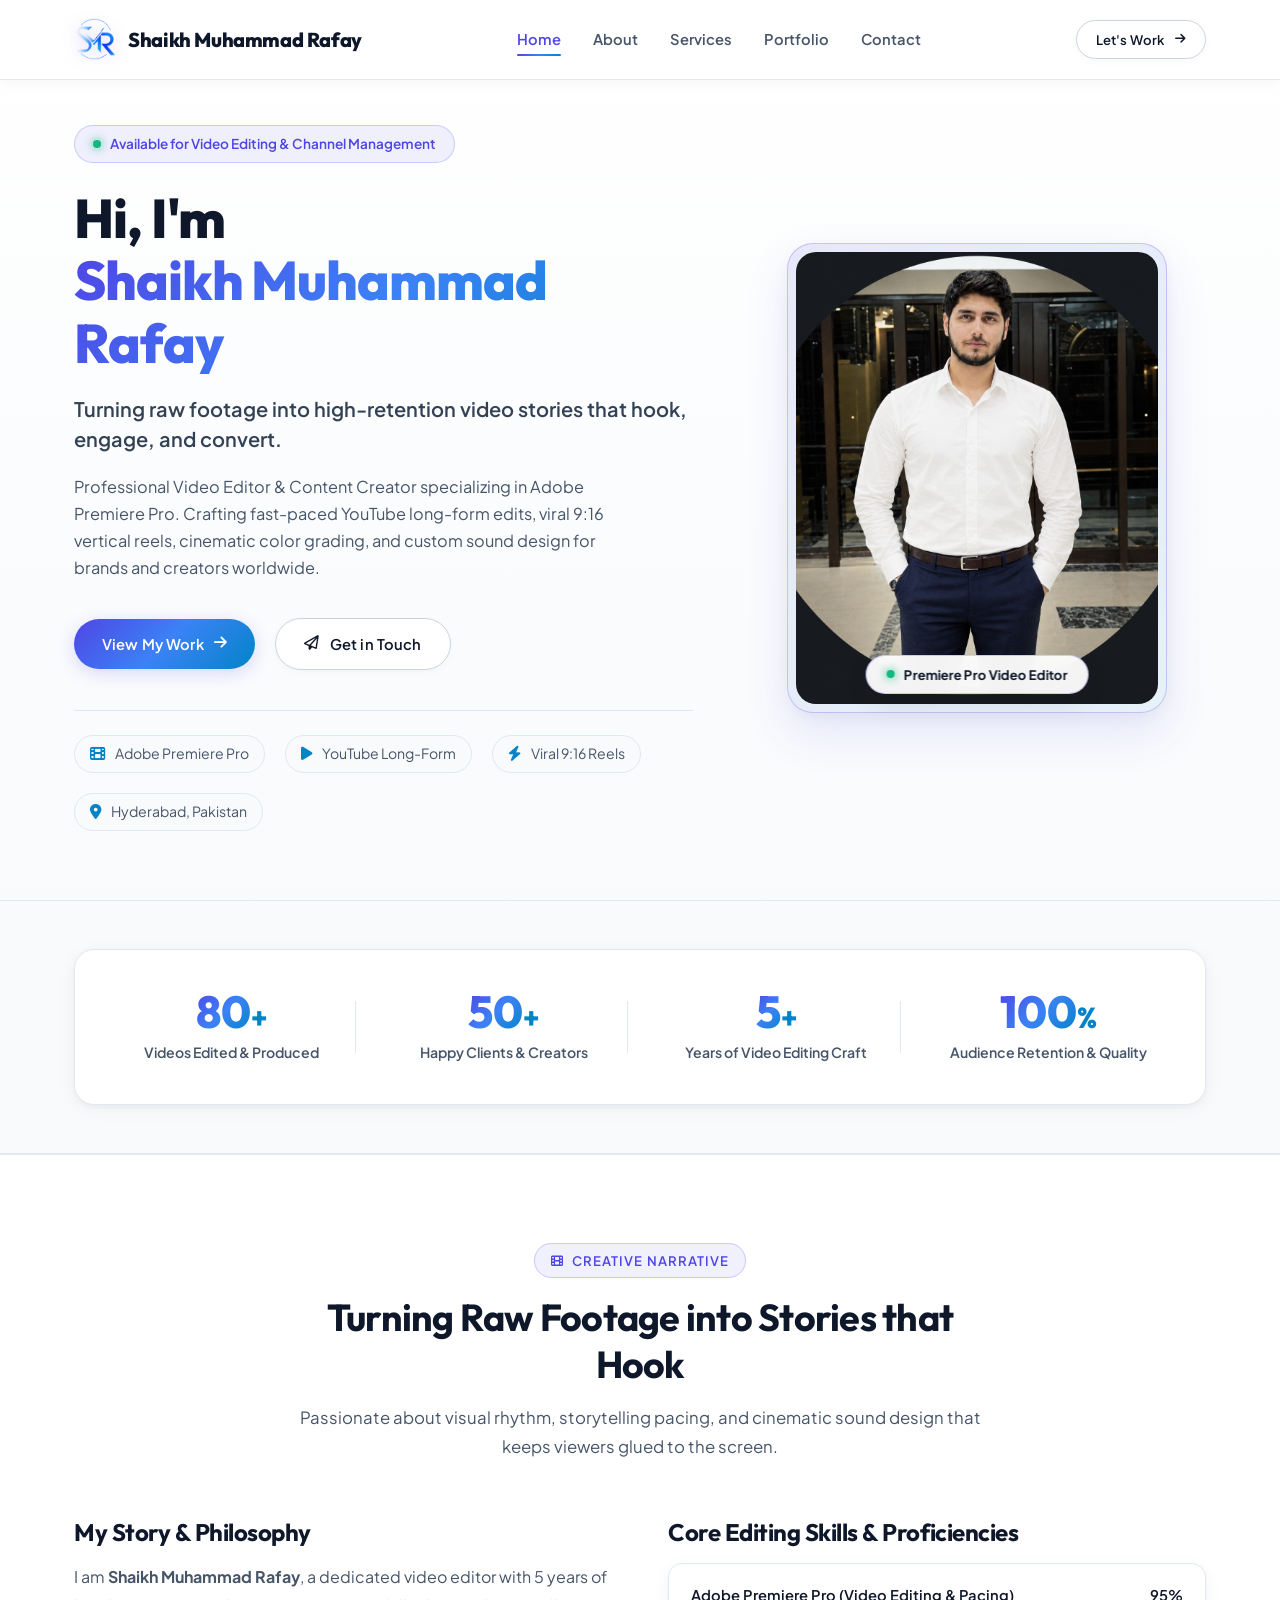
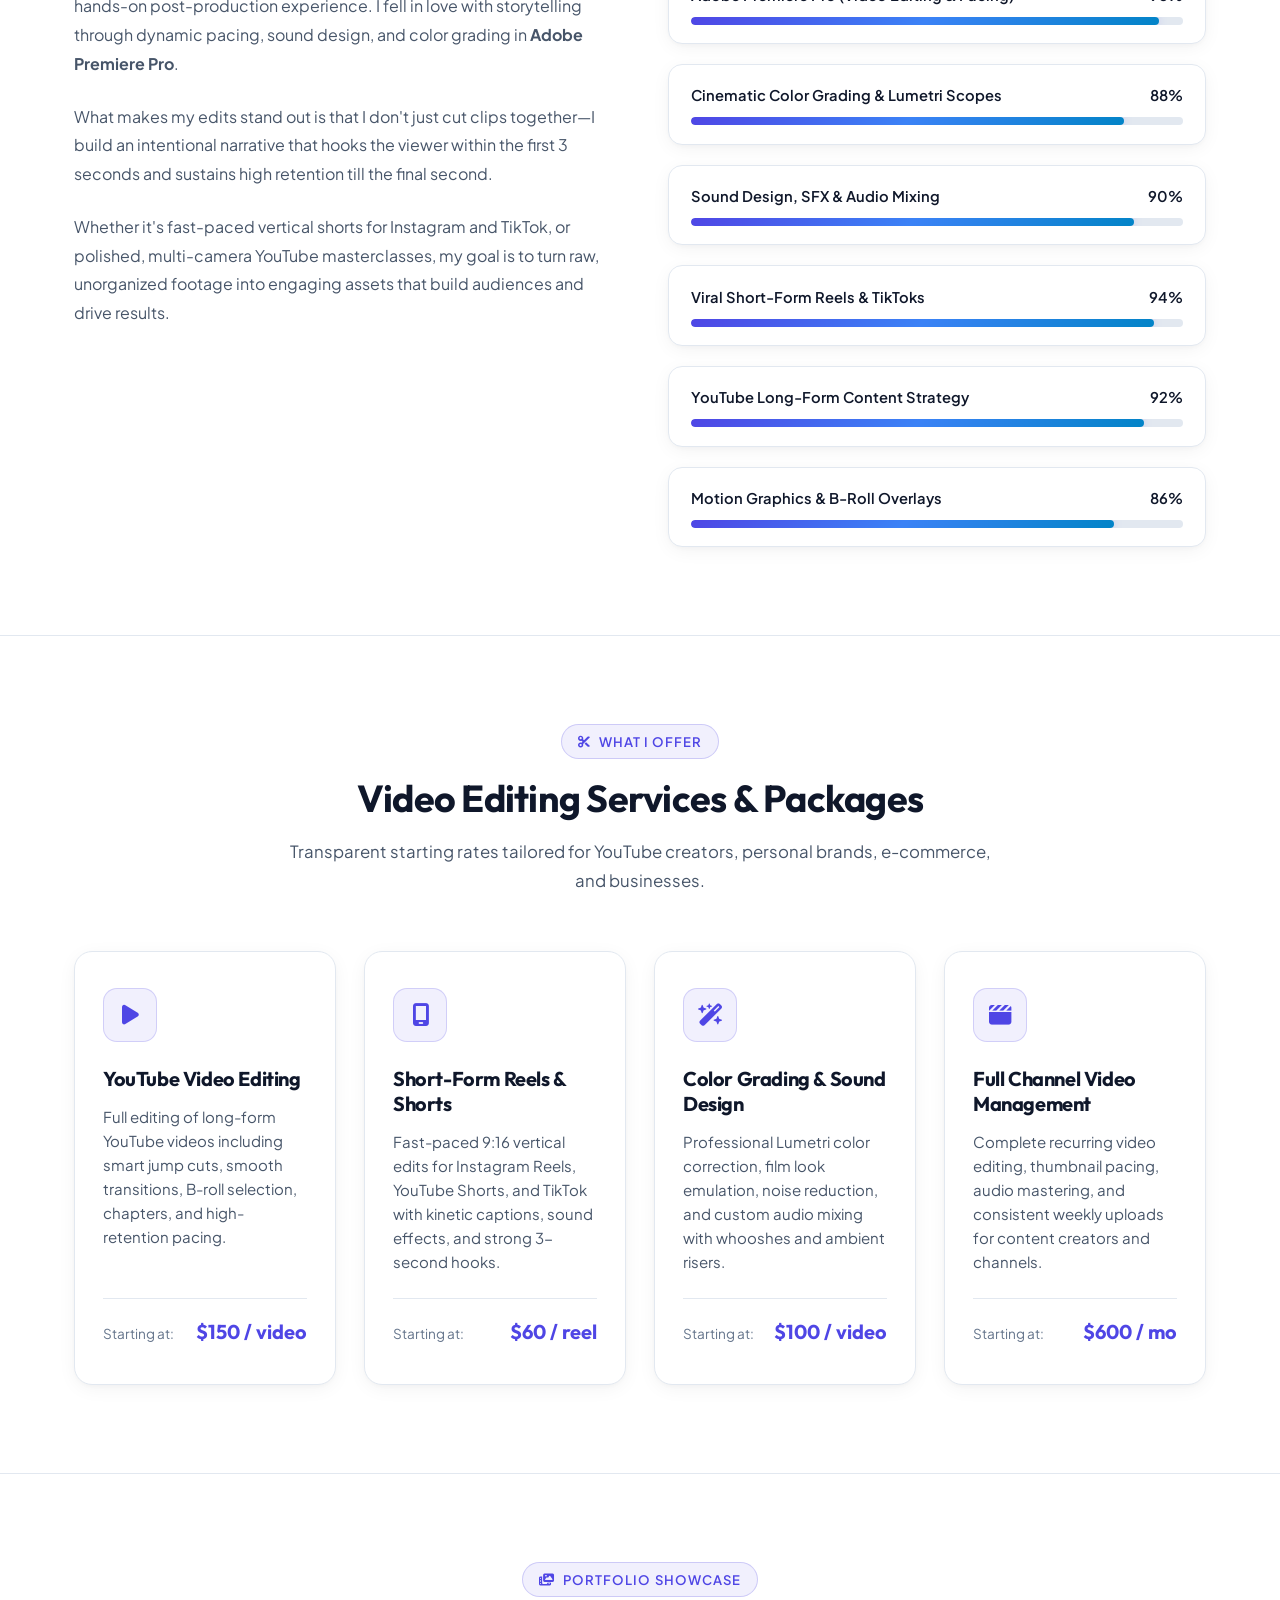
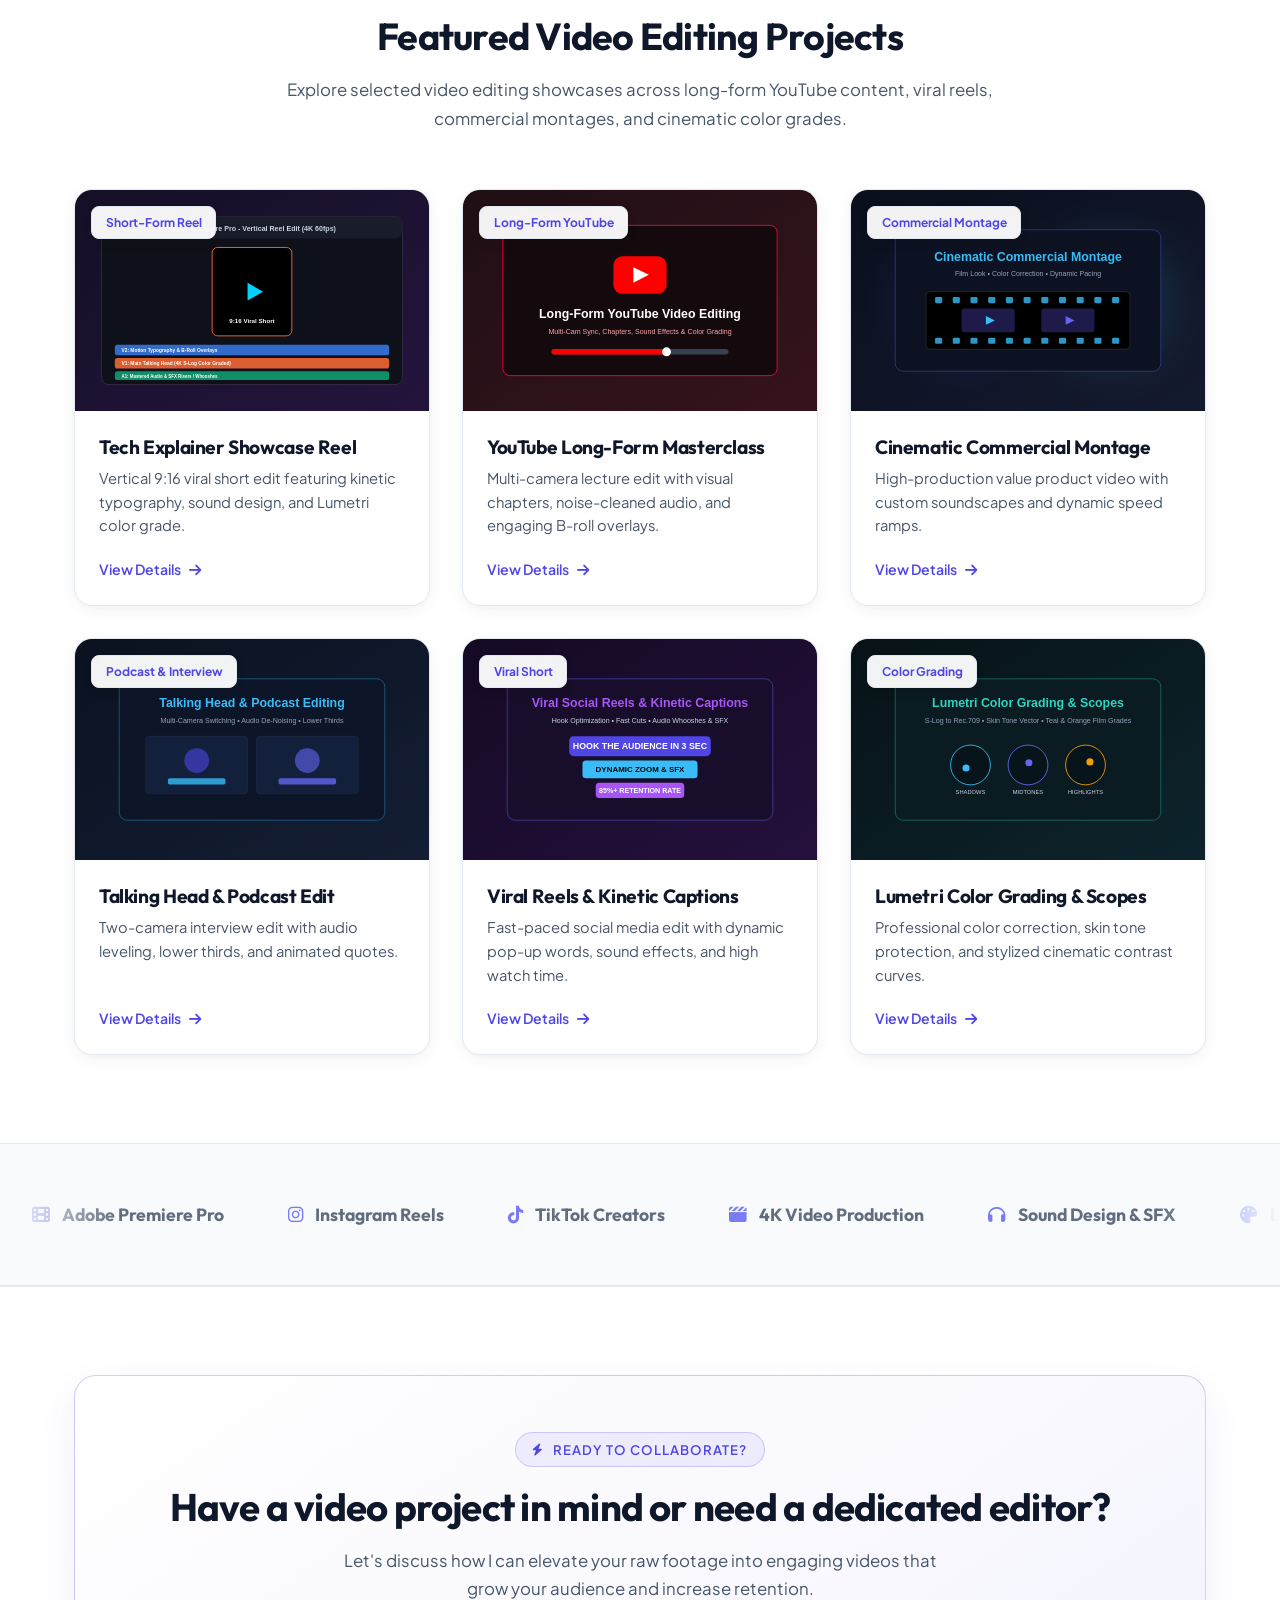
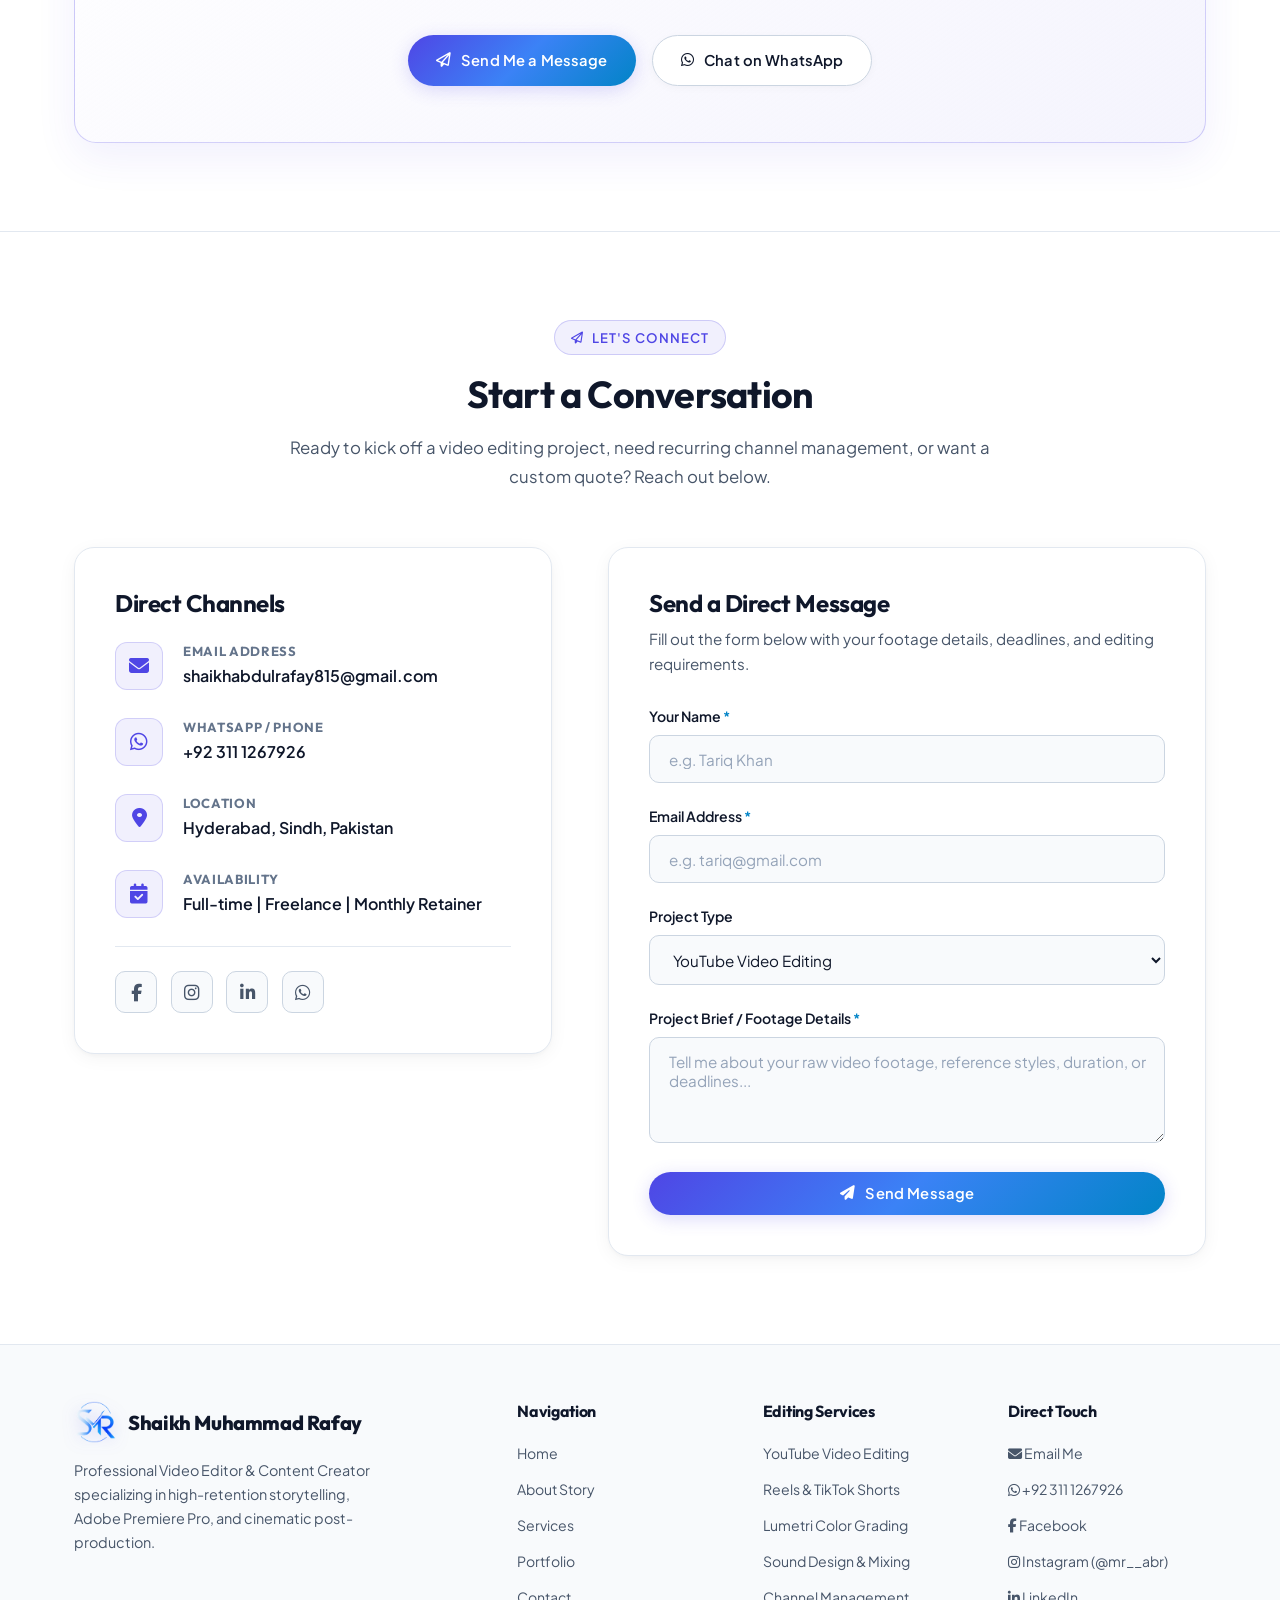
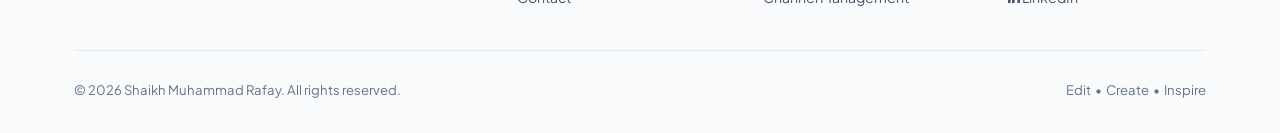
==== index.html @ abaedf4e "feat: switch to white theme, update name to Shaikh Muhammad Rafay, fix mobile contact layout, update" ====
<!DOCTYPE html>
<html lang="en">
<head>
  <meta charset="UTF-8">
  <meta name="viewport" content="width=device-width, initial-scale=1.0">
  <title>Shaikh Muhammad Rafay | Professional Video Editor &amp; Content Creator</title>
  <meta name="description" content="Portfolio of Shaikh Muhammad Rafay - Professional Video Editor, Adobe Premiere Pro specialist, YouTube Long-Form & Viral Reels Editor.">
  
  <!-- Favicon / Fonts / Icons -->
  <link rel="icon" type="image/png" href="assets/smr-logo.png">
  <link rel="stylesheet" href="https://cdnjs.cloudflare.com/ajax/libs/font-awesome/6.5.1/css/all.min.css">
  <link rel="stylesheet" href="css/style.css">
</head>
<body>

  <!-- Ambient Blurred Glowing Background Layers (Obsidian Navy, Royal Indigo & Electric Blue) -->
  <div class="ambient-glow-layer">
    <div class="glow-orb glow-orb-1"></div>
    <div class="glow-orb glow-orb-2"></div>
    <div class="glow-orb glow-orb-3"></div>
  </div>

  <!-- Header / Navigation Bar -->
  <header class="navbar">
    <div class="container nav-container">
      <a href="#home" class="brand-logo">
        <img src="assets/smr-logo.png" alt="SMR - Shaikh Muhammad Rafay Logo" class="brand-logo-img">
        <span>Shaikh Muhammad Rafay</span>
      </a>

      <nav>
        <ul class="nav-links">
          <li><a href="#home" class="nav-link active">Home</a></li>
          <li><a href="#about" class="nav-link">About</a></li>
          <li><a href="#services" class="nav-link">Services</a></li>
          <li><a href="#portfolio" class="nav-link">Portfolio</a></li>
          <li><a href="#contact" class="nav-link">Contact</a></li>
        </ul>
      </nav>

      <div style="display: flex; align-items: center; gap: 1rem;">
        <a href="#contact" class="btn btn-outline btn-sm nav-cta-btn">
          <span>Let's Work</span>
          <i class="fa-solid fa-arrow-right" style="font-size: 0.75rem;"></i>
        </a>
        <button class="mobile-toggle" aria-label="Toggle Navigation">
          <i class="fa-solid fa-bars"></i>
        </button>
      </div>
    </div>
  </header>

  <!-- Hero Section (#home) -->
  <section class="hero" id="home">
    <div class="container">
      <div class="hero-grid">
        
        <!-- Text & Intro Column -->
        <div class="hero-content">
          <div class="hero-greeting">
            <span class="status-dot"></span>
            <span>Available for Video Editing &amp; Channel Management</span>
          </div>

          <h1 class="hero-title">
            Hi, I'm <span class="gradient-text">Shaikh Muhammad Rafay</span>
          </h1>

          <div class="hero-tagline">
            Turning raw footage into high-retention video stories that hook, engage, and convert.
          </div>

          <p class="hero-bio">
            Professional Video Editor &amp; Content Creator specializing in Adobe Premiere Pro. Crafting fast-paced YouTube long-form edits, viral 9:16 vertical reels, cinematic color grading, and custom sound design for brands and creators worldwide.
          </p>

          <div class="hero-cta-group">
            <a href="#portfolio" class="btn btn-primary">
              <span>View My Work</span>
              <i class="fa-solid fa-arrow-right"></i>
            </a>
            <a href="#contact" class="btn btn-secondary">
              <i class="fa-regular fa-paper-plane"></i>
              <span>Get in Touch</span>
            </a>
          </div>

          <div class="hero-badges-strip">
            <div class="badge-item">
              <i class="fa-solid fa-film"></i>
              <span>Adobe Premiere Pro</span>
            </div>
            <div class="badge-item">
              <i class="fa-solid fa-play"></i>
              <span>YouTube Long-Form</span>
            </div>
            <div class="badge-item">
              <i class="fa-solid fa-bolt"></i>
              <span>Viral 9:16 Reels</span>
            </div>
            <div class="badge-item">
              <i class="fa-solid fa-location-dot"></i>
              <span>Hyderabad, Pakistan</span>
            </div>
          </div>
        </div>

        <!-- Visual Profile Frame with User's Photo -->
        <div class="hero-visual">
          <div class="profile-card-wrapper">
            <div class="profile-image-container">
              <img src="assets/rafay-portrait.png" alt="Shaikh Muhammad Rafay - Professional Video Editor">
            </div>
            <div class="hero-photo-tag">
              <span class="status-indicator-dot"></span>
              <span>Premiere Pro Video Editor</span>
            </div>
          </div>
        </div>

      </div>
    </div>
  </section>

  <!-- Key Stats Section (Animated Counters) -->
  <section class="stats-section">
    <div class="container">
      <div class="stats-card-grid">
        
        <div class="stat-item">
          <div class="stat-number-wrap">
            <span class="stat-number" data-target="80">0</span>
            <span class="stat-suffix">+</span>
          </div>
          <div class="stat-label">Videos Edited &amp; Produced</div>
        </div>

        <div class="stat-item">
          <div class="stat-number-wrap">
            <span class="stat-number" data-target="50">0</span>
            <span class="stat-suffix">+</span>
          </div>
          <div class="stat-label">Happy Clients &amp; Creators</div>
        </div>

        <div class="stat-item">
          <div class="stat-number-wrap">
            <span class="stat-number" data-target="5">0</span>
            <span class="stat-suffix">+</span>
          </div>
          <div class="stat-label">Years of Video Editing Craft</div>
        </div>

        <div class="stat-item">
          <div class="stat-number-wrap">
            <span class="stat-number" data-target="100">0</span>
            <span class="stat-suffix">%</span>
          </div>
          <div class="stat-label">Audience Retention &amp; Quality</div>
        </div>

      </div>
    </div>
  </section>

  <!-- About Me & Skills Section (#about) -->
  <section class="section" id="about">
    <div class="container">
      <div class="section-title-wrap">
        <span class="section-badge"><i class="fa-solid fa-film"></i> Creative Narrative</span>
        <h2 class="section-title">Turning Raw Footage into Stories that Hook</h2>
        <p class="section-subtitle">
          Passionate about visual rhythm, storytelling pacing, and cinematic sound design that keeps viewers glued to the screen.
        </p>
      </div>

      <div class="about-grid-content">
        <!-- Story / Background -->
        <div class="about-bio-text">
          <h3 style="font-size: 1.5rem; margin-bottom: 1rem; color: var(--text-main);">My Story &amp; Philosophy</h3>
          <p>
            I am <strong>Shaikh Muhammad Rafay</strong>, a dedicated video editor with 5 years of hands-on post-production experience. I fell in love with storytelling through dynamic pacing, sound design, and color grading in <strong>Adobe Premiere Pro</strong>.
          </p>
          <p>
            What makes my edits stand out is that I don't just cut clips together—I build an intentional narrative that hooks the viewer within the first 3 seconds and sustains high retention till the final second.
          </p>
          <p>
            Whether it's fast-paced vertical shorts for Instagram and TikTok, or polished, multi-camera YouTube masterclasses, my goal is to turn raw, unorganized footage into engaging assets that build audiences and drive results.
          </p>
        </div>

        <!-- Animated Progress Bars / Video Editing Skills -->
        <div>
          <h3 style="font-size: 1.5rem; margin-bottom: 1rem; color: var(--text-main);">Core Editing Skills &amp; Proficiencies</h3>
          <div class="skills-progress-list">
            
            <div class="skill-bar-card">
              <div class="skill-info">
                <span>Adobe Premiere Pro (Video Editing &amp; Pacing)</span>
                <span>95%</span>
              </div>
              <div class="skill-track">
                <div class="skill-fill" data-level="95"></div>
              </div>
            </div>

            <div class="skill-bar-card">
              <div class="skill-info">
                <span>Cinematic Color Grading &amp; Lumetri Scopes</span>
                <span>88%</span>
              </div>
              <div class="skill-track">
                <div class="skill-fill" data-level="88"></div>
              </div>
            </div>

            <div class="skill-bar-card">
              <div class="skill-info">
                <span>Sound Design, SFX &amp; Audio Mixing</span>
                <span>90%</span>
              </div>
              <div class="skill-track">
                <div class="skill-fill" data-level="90"></div>
              </div>
            </div>

            <div class="skill-bar-card">
              <div class="skill-info">
                <span>Viral Short-Form Reels &amp; TikToks</span>
                <span>94%</span>
              </div>
              <div class="skill-track">
                <div class="skill-fill" data-level="94"></div>
              </div>
            </div>

            <div class="skill-bar-card">
              <div class="skill-info">
                <span>YouTube Long-Form Content Strategy</span>
                <span>92%</span>
              </div>
              <div class="skill-track">
                <div class="skill-fill" data-level="92"></div>
              </div>
            </div>

            <div class="skill-bar-card">
              <div class="skill-info">
                <span>Motion Graphics &amp; B-Roll Overlays</span>
                <span>86%</span>
              </div>
              <div class="skill-track">
                <div class="skill-fill" data-level="86"></div>
              </div>
            </div>

          </div>
        </div>
      </div>
    </div>
  </section>

  <!-- Services Section (#services) -->
  <section class="section" id="services">
    <div class="container">
      <div class="section-title-wrap">
        <span class="section-badge"><i class="fa-solid fa-scissors"></i> What I Offer</span>
        <h2 class="section-title">Video Editing Services &amp; Packages</h2>
        <p class="section-subtitle">
          Transparent starting rates tailored for YouTube creators, personal brands, e-commerce, and businesses.
        </p>
      </div>

      <div class="services-grid">
        
        <div class="service-card">
          <div class="service-icon-box">
            <i class="fa-solid fa-play"></i>
          </div>
          <h3 class="service-title">YouTube Video Editing</h3>
          <p class="service-description">
            Full editing of long-form YouTube videos including smart jump cuts, smooth transitions, B-roll selection, chapters, and high-retention pacing.
          </p>
          <div class="service-pricing-badge">
            <span>Starting at:</span>
            <span class="service-price">$150 / video</span>
          </div>
        </div>

        <div class="service-card">
          <div class="service-icon-box">
            <i class="fa-solid fa-mobile-screen"></i>
          </div>
          <h3 class="service-title">Short-Form Reels &amp; Shorts</h3>
          <p class="service-description">
            Fast-paced 9:16 vertical edits for Instagram Reels, YouTube Shorts, and TikTok with kinetic captions, sound effects, and strong 3-second hooks.
          </p>
          <div class="service-pricing-badge">
            <span>Starting at:</span>
            <span class="service-price">$60 / reel</span>
          </div>
        </div>

        <div class="service-card">
          <div class="service-icon-box">
            <i class="fa-solid fa-wand-magic-sparkles"></i>
          </div>
          <h3 class="service-title">Color Grading &amp; Sound Design</h3>
          <p class="service-description">
            Professional Lumetri color correction, film look emulation, noise reduction, and custom audio mixing with whooshes and ambient risers.
          </p>
          <div class="service-pricing-badge">
            <span>Starting at:</span>
            <span class="service-price">$100 / video</span>
          </div>
        </div>

        <div class="service-card">
          <div class="service-icon-box">
            <i class="fa-solid fa-clapperboard"></i>
          </div>
          <h3 class="service-title">Full Channel Video Management</h3>
          <p class="service-description">
            Complete recurring video editing, thumbnail pacing, audio mastering, and consistent weekly uploads for content creators and channels.
          </p>
          <div class="service-pricing-badge">
            <span>Starting at:</span>
            <span class="service-price">$600 / mo</span>
          </div>
        </div>

      </div>
    </div>
  </section>

  <!-- Featured Work Showcase Section (#portfolio) -->
  <section class="section" id="portfolio">
    <div class="container">
      <div class="section-title-wrap">
        <span class="section-badge"><i class="fa-solid fa-photo-film"></i> Portfolio Showcase</span>
        <h2 class="section-title">Featured Video Editing Projects</h2>
        <p class="section-subtitle">
          Explore selected video editing showcases across long-form YouTube content, viral reels, commercial montages, and cinematic color grades.
        </p>
      </div>

      <div class="portfolio-grid">
        
        <div class="project-card" data-title="Tech Explainer Showcase Reel" data-desc="High-retention vertical 9:16 short reel featuring kinetic typography, dynamic zoom cuts, sound design and color grading in Adobe Premiere Pro." data-tag="Short-Form Reel">
          <div class="project-thumb-wrap">
            <img src="assets/proj-reel.svg" alt="Premiere Pro Vertical Reel Edit">
            <span class="project-overlay-badge">Short-Form Reel</span>
          </div>
          <div class="project-body">
            <h3 class="project-title">Tech Explainer Showcase Reel</h3>
            <p class="project-desc">Vertical 9:16 viral short edit featuring kinetic typography, sound design, and Lumetri color grade.</p>
            <div class="project-link-cta">
              <span>View Details</span>
              <i class="fa-solid fa-arrow-right"></i>
            </div>
          </div>
        </div>

        <div class="project-card" data-title="YouTube Long-Form Masterclass Edit" data-desc="Full YouTube lecture edit featuring multi-cam sync, animated lower thirds, noise-cleaned audio, and narrative pacing." data-tag="Long-Form YouTube">
          <div class="project-thumb-wrap">
            <img src="assets/proj-youtube.svg" alt="YouTube Long-Form Masterclass">
            <span class="project-overlay-badge">Long-Form YouTube</span>
          </div>
          <div class="project-body">
            <h3 class="project-title">YouTube Long-Form Masterclass</h3>
            <p class="project-desc">Multi-camera lecture edit with visual chapters, noise-cleaned audio, and engaging B-roll overlays.</p>
            <div class="project-link-cta">
              <span>View Details</span>
              <i class="fa-solid fa-arrow-right"></i>
            </div>
          </div>
        </div>

        <div class="project-card" data-title="Cinematic Commercial Montage" data-desc="Film emulation, cinematic color balance, sound effects risers, and rhythmic cutting to beat." data-tag="Commercial Montage">
          <div class="project-thumb-wrap">
            <img src="assets/proj-commercial.svg" alt="Cinematic Commercial Montage">
            <span class="project-overlay-badge">Commercial Montage</span>
          </div>
          <div class="project-body">
            <h3 class="project-title">Cinematic Commercial Montage</h3>
            <p class="project-desc">High-production value product video with custom soundscapes and dynamic speed ramps.</p>
            <div class="project-link-cta">
              <span>View Details</span>
              <i class="fa-solid fa-arrow-right"></i>
            </div>
          </div>
        </div>

        <div class="project-card" data-title="Talking Head &amp; Podcast Edit" data-desc="Split-screen switching, audio de-noising, dynamic zoom cuts, and automated captions for maximum engagement." data-tag="Podcast &amp; Interview">
          <div class="project-thumb-wrap">
            <img src="assets/proj-podcast.svg" alt="Podcast and Interview Video Edit">
            <span class="project-overlay-badge">Podcast &amp; Interview</span>
          </div>
          <div class="project-body">
            <h3 class="project-title">Talking Head &amp; Podcast Edit</h3>
            <p class="project-desc">Two-camera interview edit with audio leveling, lower thirds, and animated quotes.</p>
            <div class="project-link-cta">
              <span>View Details</span>
              <i class="fa-solid fa-arrow-right"></i>
            </div>
          </div>
        </div>

        <div class="project-card" data-title="Viral Social Reels &amp; Kinetic Captions" data-desc="Optimized for Instagram and TikTok with 3-second hook emphasis, sound design, and custom captions." data-tag="Viral Short">
          <div class="project-thumb-wrap">
            <img src="assets/proj-kinetic.svg" alt="Viral Social Reels">
            <span class="project-overlay-badge">Viral Short</span>
          </div>
          <div class="project-body">
            <h3 class="project-title">Viral Reels &amp; Kinetic Captions</h3>
            <p class="project-desc">Fast-paced social media edit with dynamic pop-up words, sound effects, and high watch time.</p>
            <div class="project-link-cta">
              <span>View Details</span>
              <i class="fa-solid fa-arrow-right"></i>
            </div>
          </div>
        </div>

        <div class="project-card" data-title="Lumetri Color Grading &amp; Scopes" data-desc="Log to Rec.709 conversion, custom teal &amp; orange film grade, and skin-tone vector matching." data-tag="Color Grading">
          <div class="project-thumb-wrap">
            <img src="assets/proj-colorgrade.svg" alt="Lumetri Color Grading">
            <span class="project-overlay-badge">Color Grading</span>
          </div>
          <div class="project-body">
            <h3 class="project-title">Lumetri Color Grading &amp; Scopes</h3>
            <p class="project-desc">Professional color correction, skin tone protection, and stylized cinematic contrast curves.</p>
            <div class="project-link-cta">
              <span>View Details</span>
              <i class="fa-solid fa-arrow-right"></i>
            </div>
          </div>
        </div>

      </div>
    </div>
  </section>

  <!-- Tools & Platforms Marquee Ribbon -->
  <section class="marquee-section">
    <div class="marquee-track">
      <div class="marquee-item"><i class="fa-solid fa-film"></i> Adobe Premiere Pro</div>
      <div class="marquee-item"><i class="fa-brands fa-instagram"></i> Instagram Reels</div>
      <div class="marquee-item"><i class="fa-brands fa-tiktok"></i> TikTok Creators</div>
      <div class="marquee-item"><i class="fa-solid fa-clapperboard"></i> 4K Video Production</div>
      <div class="marquee-item"><i class="fa-solid fa-headphones"></i> Sound Design &amp; SFX</div>
      <div class="marquee-item"><i class="fa-solid fa-palette"></i> Lumetri Color Grading</div>
      <div class="marquee-item"><i class="fa-brands fa-facebook"></i> Meta Video Ads</div>
      <!-- Duplicate for seamless loop -->
      <div class="marquee-item"><i class="fa-solid fa-film"></i> Adobe Premiere Pro</div>
      <div class="marquee-item"><i class="fa-brands fa-instagram"></i> Instagram Reels</div>
      <div class="marquee-item"><i class="fa-brands fa-tiktok"></i> TikTok Creators</div>
      <div class="marquee-item"><i class="fa-solid fa-clapperboard"></i> 4K Video Production</div>
      <div class="marquee-item"><i class="fa-solid fa-headphones"></i> Sound Design &amp; SFX</div>
      <div class="marquee-item"><i class="fa-solid fa-palette"></i> Lumetri Color Grading</div>
      <div class="marquee-item"><i class="fa-brands fa-facebook"></i> Meta Video Ads</div>
    </div>
  </section>

  <!-- Call to Action Closing Banner -->
  <section class="section">
    <div class="container">
      <div class="cta-banner">
        <span class="section-badge"><i class="fa-solid fa-bolt"></i> Ready to Collaborate?</span>
        <h2>Have a video project in mind or need a dedicated editor?</h2>
        <p>
          Let's discuss how I can elevate your raw footage into engaging videos that grow your audience and increase retention.
        </p>
        <div style="display: flex; gap: 1rem; justify-content: center; flex-wrap: wrap;">
          <a href="#contact" class="btn btn-primary">
            <i class="fa-regular fa-paper-plane"></i>
            <span>Send Me a Message</span>
          </a>
          <a href="https://api.whatsapp.com/send/?phone=923111267926&text&type=phone_number&app_absent=0" target="_blank" class="btn btn-secondary">
            <i class="fa-brands fa-whatsapp"></i>
            <span>Chat on WhatsApp</span>
          </a>
        </div>
      </div>
    </div>
  </section>

  <!-- Contact Section (#contact) -->
  <section class="section" id="contact">
    <div class="container">
      <div class="section-title-wrap">
        <span class="section-badge"><i class="fa-regular fa-paper-plane"></i> Let's Connect</span>
        <h2 class="section-title">Start a Conversation</h2>
        <p class="section-subtitle">
          Ready to kick off a video editing project, need recurring channel management, or want a custom quote? Reach out below.
        </p>
      </div>

      <div class="contact-grid">
        
        <!-- Left: Direct Channels Card -->
        <div class="contact-info-card">
          <h3 style="font-size: 1.5rem; margin-bottom: 1.5rem; color: var(--text-main);">Direct Channels</h3>
          
          <div class="contact-method">
            <div class="contact-method-icon">
              <i class="fa-solid fa-envelope"></i>
            </div>
            <div class="contact-method-text">
              <h4>Email Address</h4>
              <a href="mailto:shaikhabdulrafay815@gmail.com">shaikhabdulrafay815@gmail.com</a>
            </div>
          </div>

          <div class="contact-method">
            <div class="contact-method-icon">
              <i class="fa-brands fa-whatsapp"></i>
            </div>
            <div class="contact-method-text">
              <h4>WhatsApp / Phone</h4>
              <a href="https://api.whatsapp.com/send/?phone=923111267926&text&type=phone_number&app_absent=0" target="_blank">+92 311 1267926</a>
            </div>
          </div>

          <div class="contact-method">
            <div class="contact-method-icon">
              <i class="fa-solid fa-location-dot"></i>
            </div>
            <div class="contact-method-text">
              <h4>Location</h4>
              <p>Hyderabad, Sindh, Pakistan</p>
            </div>
          </div>

          <div class="contact-method">
            <div class="contact-method-icon">
              <i class="fa-solid fa-calendar-check"></i>
            </div>
            <div class="contact-method-text">
              <h4>Availability</h4>
              <p>Full-time | Freelance | Monthly Retainer</p>
            </div>
          </div>

          <div class="social-links-grid">
            <a href="https://www.facebook.com/profile.php?id=61582829904019" target="_blank" class="social-link-icon" title="Facebook" aria-label="Facebook">
              <i class="fa-brands fa-facebook-f"></i>
            </a>
            <a href="https://www.instagram.com/mr__abr/" target="_blank" class="social-link-icon" title="Instagram" aria-label="Instagram">
              <i class="fa-brands fa-instagram"></i>
            </a>
            <a href="https://www.linkedin.com/in/abdul-rafay-944406398/" target="_blank" class="social-link-icon" title="LinkedIn" aria-label="LinkedIn">
              <i class="fa-brands fa-linkedin-in"></i>
            </a>
            <a href="https://api.whatsapp.com/send/?phone=923111267926&text&type=phone_number&app_absent=0" target="_blank" class="social-link-icon" title="WhatsApp" aria-label="WhatsApp">
              <i class="fa-brands fa-whatsapp"></i>
            </a>
          </div>
        </div>

        <!-- Right: Interactive Contact Form -->
        <div class="contact-form">
          <h3 style="font-size: 1.5rem; margin-bottom: 0.5rem; color: var(--text-main);">Send a Direct Message</h3>
          <p style="color: var(--text-muted); font-size: 0.95rem; margin-bottom: 1.75rem;">
            Fill out the form below with your footage details, deadlines, and editing requirements.
          </p>

          <form id="contact-form">
            <div class="form-group">
              <label for="sender-name" class="form-label">Your Name <span style="color: var(--accent-secondary);">*</span></label>
              <input type="text" id="sender-name" class="form-control" placeholder="e.g. Tariq Khan" required>
            </div>

            <div class="form-group">
              <label for="sender-email" class="form-label">Email Address <span style="color: var(--accent-secondary);">*</span></label>
              <input type="email" id="sender-email" class="form-control" placeholder="e.g. tariq@gmail.com" required>
            </div>

            <div class="form-group">
              <label for="project-type" class="form-label">Project Type</label>
              <select id="project-type" class="form-control" style="cursor: pointer;">
                <option value="YouTube Video Editing">YouTube Video Editing</option>
                <option value="Short-Form Reels &amp; TikToks">Short-Form Reels &amp; TikToks</option>
                <option value="Color Grading &amp; Audio Mixing">Color Grading &amp; Audio Mixing</option>
                <option value="Monthly Channel Management">Monthly Channel Management</option>
                <option value="Podcast &amp; Interview Video">Podcast &amp; Interview Video</option>
                <option value="Other Project">Other Project</option>
              </select>
            </div>

            <div class="form-group">
              <label for="sender-message" class="form-label">Project Brief / Footage Details <span style="color: var(--accent-secondary);">*</span></label>
              <textarea id="sender-message" class="form-control" rows="4" placeholder="Tell me about your raw video footage, reference styles, duration, or deadlines..." required></textarea>
            </div>

            <button type="submit" class="btn btn-primary" style="width: 100%;">
              <i class="fa-solid fa-paper-plane"></i>
              <span>Send Message</span>
            </button>

            <div id="form-feedback" class="form-feedback"></div>
          </form>
        </div>

      </div>
    </div>
  </section>

  <!-- Footer -->
  <footer class="footer">
    <div class="container">
      <div class="footer-grid">
        
        <div class="footer-brand">
          <a href="#home" class="brand-logo">
            <img src="assets/smr-logo.png" alt="SMR - Shaikh Muhammad Rafay Logo" class="brand-logo-img">
            <span>Shaikh Muhammad Rafay</span>
          </a>
          <p>
            Professional Video Editor &amp; Content Creator specializing in high-retention storytelling, Adobe Premiere Pro, and cinematic post-production.
          </p>
        </div>

        <div class="footer-col">
          <h4>Navigation</h4>
          <ul class="footer-links">
            <li><a href="#home">Home</a></li>
            <li><a href="#about">About Story</a></li>
            <li><a href="#services">Services</a></li>
            <li><a href="#portfolio">Portfolio</a></li>
            <li><a href="#contact">Contact</a></li>
          </ul>
        </div>

        <div class="footer-col">
          <h4>Editing Services</h4>
          <ul class="footer-links">
            <li><a href="#services">YouTube Video Editing</a></li>
            <li><a href="#services">Reels &amp; TikTok Shorts</a></li>
            <li><a href="#services">Lumetri Color Grading</a></li>
            <li><a href="#services">Sound Design &amp; Mixing</a></li>
            <li><a href="#services">Channel Management</a></li>
          </ul>
        </div>

        <div class="footer-col">
          <h4>Direct Touch</h4>
          <ul class="footer-links">
            <li><a href="mailto:shaikhabdulrafay815@gmail.com"><i class="fa-solid fa-envelope"></i> Email Me</a></li>
            <li><a href="https://api.whatsapp.com/send/?phone=923111267926&text&type=phone_number&app_absent=0" target="_blank"><i class="fa-brands fa-whatsapp"></i> +92 311 1267926</a></li>
            <li><a href="https://www.facebook.com/profile.php?id=61582829904019" target="_blank"><i class="fa-brands fa-facebook-f"></i> Facebook</a></li>
            <li><a href="https://www.instagram.com/mr__abr/" target="_blank"><i class="fa-brands fa-instagram"></i> Instagram (@mr__abr)</a></li>
            <li><a href="https://www.linkedin.com/in/abdul-rafay-944406398/" target="_blank"><i class="fa-brands fa-linkedin-in"></i> LinkedIn</a></li>
          </ul>
        </div>

      </div>

      <div class="footer-bottom">
        <p>&copy; 2026 Shaikh Muhammad Rafay. All rights reserved.</p>
        <p>Edit &nbsp;•&nbsp; Create &nbsp;•&nbsp; Inspire</p>
      </div>
    </div>
  </footer>

  <!-- Lightbox Modal for Projects -->
  <div class="lightbox-modal" id="portfolio-lightbox">
    <div class="lightbox-content">
      <button class="lightbox-close" aria-label="Close Preview">&times;</button>
      <div class="lightbox-image-wrap">
        <img src="" id="lightbox-img" alt="Project Preview">
      </div>
      <div class="lightbox-details">
        <span class="lightbox-tag" id="lightbox-tag">Category</span>
        <h3 class="lightbox-title" id="lightbox-title">Project Title</h3>
        <p class="lightbox-desc" id="lightbox-desc">Project Description</p>
      </div>
    </div>
  </div>

  <script src="js/main.js"></script>
</body>
</html>
---- css/style.css ----
/* ==========================================================================
   Shaikh Muhammad Rafay - Premium Single-Page Portfolio
   Theme: Clean Modern White / Light Theme with Royal Indigo & Electric Blue Accents
   Fully Responsive for Desktop, Tablet, and Mobile
   ========================================================================== */

@import url('https://fonts.googleapis.com/css2?family=Outfit:wght@400;500;600;700;800&family=Plus+Jakarta+Sans:wght@300;400;500;600;700;800&display=swap');

:root {
  --bg-dark: #ffffff;
  --bg-surface: #f8fafc;
  --bg-card: #ffffff;
  --bg-card-hover: #ffffff;
  --bg-card-subtle: #f8fafc;
  --border-subtle: #e2e8f0;
  --border-glow: rgba(79, 70, 229, 0.28);
  --accent-primary: #4f46e5;
  --accent-primary-glow: rgba(79, 70, 229, 0.2);
  --accent-secondary: #0284c7;
  --accent-secondary-glow: rgba(2, 132, 199, 0.2);
  --accent-purple: #6366f1;
  --accent-gradient: linear-gradient(135deg, #4f46e5 0%, #3b82f6 50%, #0284c7 100%);
  --text-main: #0f172a;
  --text-muted: #475569;
  --text-subtle: #64748b;
  --glass-bg: rgba(255, 255, 255, 0.92);
  --glass-border: rgba(15, 23, 42, 0.08);
  --card-shadow: 0 4px 20px -2px rgba(15, 23, 42, 0.06), 0 2px 6px -1px rgba(15, 23, 42, 0.04);
  --card-shadow-hover: 0 20px 35px -5px rgba(79, 70, 229, 0.12), 0 8px 16px -4px rgba(15, 23, 42, 0.05);
  --orb-1: rgba(79, 70, 229, 0.08);
  --orb-2: rgba(2, 132, 199, 0.07);
  --orb-3: rgba(99, 102, 241, 0.06);
}

/* --- Global Reset & Base --- */
*, *::before, *::after {
  box-sizing: border-box;
  margin: 0;
  padding: 0;
}

html {
  scroll-behavior: smooth;
  font-size: 16px;
  max-width: 100%;
  overflow-x: hidden;
}

body {
  font-family: 'Plus Jakarta Sans', -apple-system, BlinkMacSystemFont, 'Segoe UI', Roboto, sans-serif;
  background-color: var(--bg-dark);
  color: var(--text-main);
  line-height: 1.65;
  overflow-x: hidden;
  position: relative;
  min-height: 100vh;
  width: 100%;
}

h1, h2, h3, h4, h5, h6 {
  font-family: 'Outfit', sans-serif;
  font-weight: 700;
  color: var(--text-main);
  line-height: 1.25;
  letter-spacing: -0.02em;
}

a {
  color: inherit;
  text-decoration: none;
  transition: all 0.25s ease;
}

img {
  max-width: 100%;
  height: auto;
  display: block;
}

button, input, textarea, select {
  font-family: inherit;
}

/* --- Soft Blurred Animated Background (Subtle Indigo & Sky Glowing Gradient) --- */
.ambient-glow-layer {
  position: fixed;
  top: 0;
  left: 0;
  width: 100vw;
  height: 100vh;
  pointer-events: none;
  z-index: 0;
  overflow: hidden;
}

.glow-orb {
  position: absolute;
  border-radius: 50%;
  filter: blur(140px);
  opacity: 0.9;
  will-change: transform, opacity;
  animation-duration: 22s;
  animation-iteration-count: infinite;
  animation-timing-function: ease-in-out;
  animation-direction: alternate;
}

.glow-orb-1 {
  width: 550px;
  height: 550px;
  background: var(--orb-1);
  top: -100px;
  left: -60px;
  animation-name: driftOrbOne;
}

.glow-orb-2 {
  width: 600px;
  height: 600px;
  background: var(--orb-2);
  bottom: -120px;
  right: -80px;
  animation-name: driftOrbTwo;
  animation-duration: 26s;
}

.glow-orb-3 {
  width: 480px;
  height: 480px;
  background: var(--orb-3);
  top: 40%;
  left: 45%;
  animation-name: driftOrbThree;
  animation-duration: 30s;
}

@keyframes driftOrbOne {
  0% { transform: translate(0, 0) scale(1); }
  50% { transform: translate(130px, 80px) scale(1.15); opacity: 0.95; }
  100% { transform: translate(60px, 160px) scale(0.9); opacity: 0.7; }
}

@keyframes driftOrbTwo {
  0% { transform: translate(0, 0) scale(1); }
  50% { transform: translate(-140px, -90px) scale(1.12); opacity: 0.9; }
  100% { transform: translate(-50px, -160px) scale(0.95); opacity: 0.75; }
}

@keyframes driftOrbThree {
  0% { transform: translate(0, 0) scale(1); }
  50% { transform: translate(-70px, 100px) scale(1.2); opacity: 0.85; }
  100% { transform: translate(90px, -70px) scale(0.85); opacity: 0.65; }
}

/* --- Container & Utilities --- */
.container {
  width: 100%;
  max-width: 1180px;
  margin: 0 auto;
  padding: 0 1.5rem;
  position: relative;
  z-index: 1;
}

.section {
  padding: 5.5rem 0;
  position: relative;
  border-top: 1px solid var(--border-subtle);
  z-index: 1;
}

.section-title-wrap {
  text-align: center;
  max-width: 720px;
  margin: 0 auto 3.5rem auto;
}

.section-badge {
  display: inline-flex;
  align-items: center;
  gap: 0.5rem;
  padding: 0.35rem 1rem;
  border-radius: 9999px;
  background: rgba(79, 70, 229, 0.08);
  border: 1px solid rgba(79, 70, 229, 0.22);
  color: var(--accent-primary);
  font-size: 0.82rem;
  font-weight: 600;
  text-transform: uppercase;
  letter-spacing: 0.08em;
  margin-bottom: 1rem;
}

.section-badge i {
  font-size: 0.75rem;
}

.section-title {
  font-size: 2.35rem;
  margin-bottom: 1rem;
  color: var(--text-main);
}

.section-subtitle {
  color: var(--text-muted);
  font-size: 1.05rem;
  line-height: 1.7;
}

.gradient-text {
  background: var(--accent-gradient);
  -webkit-background-clip: text;
  -webkit-text-fill-color: transparent;
  display: inline-block;
}

/* --- Navigation Header --- */
.navbar {
  position: fixed;
  top: 0;
  left: 0;
  width: 100%;
  z-index: 1000;
  padding: 1.15rem 0;
  transition: all 0.3s ease;
  background: var(--glass-bg);
  backdrop-filter: blur(16px);
  border-bottom: 1px solid var(--border-subtle);
  box-shadow: 0 2px 12px rgba(0, 0, 0, 0.04);
}

.navbar.scrolled {
  padding: 0.85rem 0;
  background: rgba(255, 255, 255, 0.98);
  box-shadow: 0 4px 20px rgba(0, 0, 0, 0.06);
}

.nav-container {
  display: flex;
  align-items: center;
  justify-content: space-between;
}

.brand-logo {
  display: flex;
  align-items: center;
  gap: 0.75rem;
  font-family: 'Outfit', sans-serif;
  font-size: 1.25rem;
  font-weight: 800;
  letter-spacing: -0.02em;
  color: var(--text-main);
}

.brand-logo-img {
  height: 42px;
  width: auto;
  object-fit: contain;
  filter: drop-shadow(0 2px 8px rgba(79, 70, 229, 0.25));
  transition: transform 0.25s ease;
}

.brand-logo:hover .brand-logo-img {
  transform: scale(1.08);
}

.nav-links {
  display: flex;
  align-items: center;
  gap: 2rem;
  list-style: none;
}

.nav-link {
  font-size: 0.92rem;
  font-weight: 600;
  color: var(--text-muted);
  position: relative;
  padding: 0.25rem 0;
}

.nav-link:hover,
.nav-link.active {
  color: var(--accent-primary);
}

.nav-link.active::after {
  content: '';
  position: absolute;
  bottom: -4px;
  left: 0;
  width: 100%;
  height: 2px;
  background: var(--accent-gradient);
  border-radius: 2px;
}

/* Mobile Toggle Button */
.mobile-toggle {
  display: none;
  width: 42px;
  height: 42px;
  border-radius: 10px;
  background: #f1f5f9;
  border: 1px solid #cbd5e1;
  color: var(--text-main);
  font-size: 1.25rem;
  cursor: pointer;
  align-items: center;
  justify-content: center;
  transition: all 0.25s ease;
  z-index: 1002;
}

.mobile-toggle:hover {
  background: #e2e8f0;
  border-color: var(--accent-primary);
  color: var(--accent-primary);
}

/* --- Buttons --- */
.btn {
  display: inline-flex;
  align-items: center;
  justify-content: center;
  gap: 0.65rem;
  padding: 0.8rem 1.75rem;
  border-radius: 9999px;
  font-size: 0.92rem;
  font-weight: 600;
  cursor: pointer;
  transition: all 0.25s ease;
  border: none;
  letter-spacing: 0.01em;
}

.btn-primary {
  background: var(--accent-gradient);
  color: #ffffff;
  box-shadow: 0 4px 18px var(--accent-primary-glow);
}

.btn-primary:hover {
  transform: translateY(-2px);
  box-shadow: 0 6px 24px rgba(79, 70, 229, 0.4);
  color: #ffffff;
}

.btn-secondary,
.btn-outline {
  background: #ffffff;
  border: 1.5px solid #cbd5e1;
  color: var(--text-main);
  box-shadow: 0 2px 8px rgba(0, 0, 0, 0.03);
}

.btn-secondary:hover,
.btn-outline:hover {
  background: #f8fafc;
  border-color: var(--accent-primary);
  color: var(--accent-primary);
  transform: translateY(-2px);
  box-shadow: 0 4px 14px rgba(79, 70, 229, 0.12);
}

.btn-sm {
  padding: 0.5rem 1.2rem;
  font-size: 0.82rem;
}

/* --- Hero Section (#home) --- */
.hero {
  min-height: 100vh;
  display: flex;
  align-items: center;
  padding-top: 7.5rem;
  padding-bottom: 4rem;
  position: relative;
  background: linear-gradient(180deg, #ffffff 0%, #f8fafc 100%);
}

.hero-grid {
  display: grid;
  grid-template-columns: 1.15fr 0.85fr;
  align-items: center;
  gap: 3.5rem;
}

.hero-greeting {
  display: inline-flex;
  align-items: center;
  gap: 0.6rem;
  padding: 0.4rem 1.1rem;
  background: rgba(79, 70, 229, 0.08);
  border: 1px solid rgba(79, 70, 229, 0.22);
  border-radius: 9999px;
  font-size: 0.85rem;
  font-weight: 600;
  color: var(--accent-primary);
  margin-bottom: 1.5rem;
}

.status-dot {
  width: 8px;
  height: 8px;
  border-radius: 50%;
  background: #10b981;
  box-shadow: 0 0 10px #10b981;
}

.hero-title {
  font-size: 3.4rem;
  font-weight: 800;
  line-height: 1.15;
  margin-bottom: 1.25rem;
  color: var(--text-main);
}

.hero-tagline {
  font-size: 1.25rem;
  color: #334155;
  font-weight: 600;
  margin-bottom: 1.25rem;
  line-height: 1.5;
}

.hero-bio {
  font-size: 1.02rem;
  color: var(--text-muted);
  margin-bottom: 2.25rem;
  max-width: 560px;
}

.hero-cta-group {
  display: flex;
  flex-wrap: wrap;
  align-items: center;
  gap: 1.25rem;
  margin-bottom: 2.5rem;
}

.hero-badges-strip {
  display: flex;
  flex-wrap: wrap;
  align-items: center;
  gap: 1.25rem;
  padding-top: 1.5rem;
  border-top: 1px solid var(--border-subtle);
}

.badge-item {
  display: flex;
  align-items: center;
  gap: 0.6rem;
  font-size: 0.88rem;
  color: var(--text-muted);
  background: #f8fafc;
  border: 1px solid var(--border-subtle);
  padding: 0.4rem 0.95rem;
  border-radius: 9999px;
}

.badge-item i {
  color: var(--accent-secondary);
  font-size: 0.95rem;
}

/* Hero Profile Frame */
.hero-visual {
  position: relative;
  display: flex;
  justify-content: center;
  align-items: center;
}

.profile-card-wrapper {
  position: relative;
  width: 100%;
  max-width: 380px;
  border-radius: 26px;
  padding: 8px;
  background: linear-gradient(145deg, rgba(79, 70, 229, 0.12), rgba(2, 132, 199, 0.08));
  border: 1.5px solid rgba(79, 70, 229, 0.25);
  box-shadow: 0 20px 45px rgba(79, 70, 229, 0.12), 0 4px 16px rgba(0, 0, 0, 0.04);
  transition: transform 0.4s ease, box-shadow 0.4s ease;
}

.profile-card-wrapper:hover {
  transform: translateY(-6px);
  box-shadow: 0 28px 55px rgba(79, 70, 229, 0.18), 0 8px 24px rgba(0, 0, 0, 0.06);
  border-color: rgba(2, 132, 199, 0.45);
}

.profile-image-container {
  position: relative;
  border-radius: 20px;
  overflow: hidden;
  background: #f1f5f9;
  aspect-ratio: 3.2 / 4;
  display: flex;
  align-items: center;
  justify-content: center;
}

.profile-image-container img {
  width: 100%;
  height: 100%;
  object-fit: cover;
  object-position: center 10%;
  display: block;
  transition: transform 0.6s cubic-bezier(0.16, 1, 0.3, 1);
}

.profile-card-wrapper:hover .profile-image-container img {
  transform: scale(1.04);
}

.hero-photo-tag {
  position: absolute;
  bottom: 18px;
  left: 50%;
  transform: translateX(-50%);
  background: rgba(255, 255, 255, 0.95);
  backdrop-filter: blur(14px);
  border: 1px solid rgba(79, 70, 229, 0.25);
  padding: 0.5rem 1.25rem;
  border-radius: 9999px;
  font-size: 0.82rem;
  font-weight: 700;
  color: var(--text-main);
  display: inline-flex;
  align-items: center;
  gap: 0.55rem;
  box-shadow: 0 10px 25px rgba(0, 0, 0, 0.08);
  white-space: nowrap;
}

.hero-photo-tag .status-indicator-dot {
  width: 8px;
  height: 8px;
  border-radius: 50%;
  background: #10b981;
  box-shadow: 0 0 10px #10b981;
}

/* --- Stats Counter Section --- */
.stats-section {
  padding: 3rem 0;
  position: relative;
  background: var(--bg-surface);
  border-top: 1px solid var(--border-subtle);
  border-bottom: 1px solid var(--border-subtle);
}

.stats-card-grid {
  display: grid;
  grid-template-columns: repeat(4, 1fr);
  gap: 1.5rem;
  background: #ffffff;
  border: 1px solid var(--border-subtle);
  border-radius: 20px;
  padding: 2.5rem 2rem;
  box-shadow: var(--card-shadow);
}

.stat-item {
  text-align: center;
  position: relative;
}

.stat-item:not(:last-child)::after {
  content: '';
  position: absolute;
  right: 0;
  top: 15%;
  height: 70%;
  width: 1px;
  background: var(--border-subtle);
}

.stat-number-wrap {
  display: flex;
  align-items: baseline;
  justify-content: center;
  font-family: 'Outfit', sans-serif;
  font-size: 2.8rem;
  font-weight: 800;
  color: var(--text-main);
  margin-bottom: 0.4rem;
  line-height: 1;
}

.stat-number {
  background: var(--accent-gradient);
  -webkit-background-clip: text;
  -webkit-text-fill-color: transparent;
}

.stat-suffix {
  font-size: 1.8rem;
  color: var(--accent-secondary);
}

.stat-label {
  font-size: 0.88rem;
  color: var(--text-muted);
  font-weight: 600;
}

/* --- About Story & Skills --- */
.about-grid-content {
  display: grid;
  grid-template-columns: 1fr 1fr;
  gap: 3.5rem;
  align-items: start;
}

.about-bio-text p {
  color: var(--text-muted);
  font-size: 1rem;
  line-height: 1.8;
  margin-bottom: 1.5rem;
}

.skills-progress-list {
  display: flex;
  flex-direction: column;
  gap: 1.25rem;
}

.skill-bar-card {
  background: #ffffff;
  border: 1px solid var(--border-subtle);
  border-radius: 14px;
  padding: 1.15rem 1.35rem;
  box-shadow: var(--card-shadow);
}

.skill-info {
  display: flex;
  justify-content: space-between;
  font-size: 0.92rem;
  font-weight: 600;
  margin-bottom: 0.6rem;
  color: var(--text-main);
}

.skill-track {
  height: 8px;
  background: #e2e8f0;
  border-radius: 9999px;
  overflow: hidden;
  position: relative;
}

.skill-fill {
  height: 100%;
  border-radius: 9999px;
  background: var(--accent-gradient);
  width: 0%;
  transition: width 1.4s cubic-bezier(0.16, 1, 0.3, 1);
  box-shadow: 0 0 10px var(--accent-primary-glow);
}

/* --- Services Grid --- */
.services-grid {
  display: grid;
  grid-template-columns: repeat(auto-fit, minmax(260px, 1fr));
  gap: 1.75rem;
}

.service-card {
  background: #ffffff;
  border: 1px solid var(--border-subtle);
  border-radius: 18px;
  padding: 2.25rem 1.75rem;
  transition: all 0.35s cubic-bezier(0.16, 1, 0.3, 1);
  display: flex;
  flex-direction: column;
  height: 100%;
  box-shadow: var(--card-shadow);
}

.service-card:hover {
  transform: translateY(-8px);
  background: #ffffff;
  border-color: var(--border-glow);
  box-shadow: var(--card-shadow-hover);
}

.service-icon-box {
  width: 54px;
  height: 54px;
  border-radius: 14px;
  background: rgba(79, 70, 229, 0.08);
  border: 1px solid rgba(79, 70, 229, 0.2);
  display: flex;
  align-items: center;
  justify-content: center;
  color: var(--accent-primary);
  font-size: 1.4rem;
  margin-bottom: 1.5rem;
  transition: all 0.3s ease;
}

.service-card:hover .service-icon-box {
  background: var(--accent-gradient);
  color: #ffffff;
  border-color: transparent;
  transform: scale(1.05);
}

.service-title {
  font-size: 1.25rem;
  margin-bottom: 0.85rem;
  color: var(--text-main);
}

.service-description {
  color: var(--text-muted);
  font-size: 0.94rem;
  line-height: 1.6;
  margin-bottom: 1.5rem;
  flex-grow: 1;
}

.service-pricing-badge {
  display: flex;
  align-items: baseline;
  justify-content: space-between;
  padding-top: 1rem;
  border-top: 1px solid var(--border-subtle);
  font-size: 0.85rem;
  color: var(--text-subtle);
}

.service-price {
  font-family: 'Outfit', sans-serif;
  font-size: 1.25rem;
  font-weight: 700;
  color: var(--accent-primary);
}

/* --- Portfolio Gallery --- */
.portfolio-grid {
  display: grid;
  grid-template-columns: repeat(auto-fill, minmax(340px, 1fr));
  gap: 2rem;
}

.project-card {
  background: #ffffff;
  border: 1px solid var(--border-subtle);
  border-radius: 18px;
  overflow: hidden;
  transition: all 0.35s ease;
  cursor: pointer;
  display: flex;
  flex-direction: column;
  box-shadow: var(--card-shadow);
}

.project-card:hover {
  transform: translateY(-8px);
  border-color: var(--border-glow);
  box-shadow: var(--card-shadow-hover);
}

.project-thumb-wrap {
  position: relative;
  aspect-ratio: 16 / 10;
  overflow: hidden;
  background: #f1f5f9;
}

.project-thumb-wrap img {
  width: 100%;
  height: 100%;
  object-fit: cover;
  transition: transform 0.5s ease;
}

.project-card:hover .project-thumb-wrap img {
  transform: scale(1.06);
}

.project-overlay-badge {
  position: absolute;
  top: 1rem;
  left: 1rem;
  background: rgba(255, 255, 255, 0.95);
  border: 1px solid var(--border-subtle);
  backdrop-filter: blur(8px);
  padding: 0.35rem 0.85rem;
  border-radius: 8px;
  font-size: 0.75rem;
  font-weight: 700;
  color: var(--accent-primary);
  box-shadow: 0 4px 10px rgba(0, 0, 0, 0.08);
}

.project-body {
  padding: 1.5rem;
  display: flex;
  flex-direction: column;
  flex-grow: 1;
}

.project-title {
  font-size: 1.2rem;
  margin-bottom: 0.5rem;
  color: var(--text-main);
}

.project-desc {
  font-size: 0.92rem;
  color: var(--text-muted);
  line-height: 1.6;
  margin-bottom: 1.25rem;
  flex-grow: 1;
}

.project-link-cta {
  display: flex;
  align-items: center;
  gap: 0.5rem;
  font-size: 0.88rem;
  font-weight: 600;
  color: var(--accent-primary);
}

/* Lightbox Modal */
.lightbox-modal {
  position: fixed;
  inset: 0;
  background: rgba(15, 23, 42, 0.8);
  backdrop-filter: blur(16px);
  z-index: 2000;
  display: flex;
  align-items: center;
  justify-content: center;
  padding: 1.5rem;
  opacity: 0;
  pointer-events: none;
  transition: opacity 0.3s ease;
}

.lightbox-modal.active {
  opacity: 1;
  pointer-events: auto;
}

.lightbox-content {
  background: #ffffff;
  border: 1px solid var(--border-subtle);
  border-radius: 20px;
  max-width: 720px;
  width: 100%;
  overflow: hidden;
  position: relative;
  box-shadow: 0 25px 60px rgba(0, 0, 0, 0.25);
  transform: scale(0.95);
  transition: transform 0.3s ease;
}

.lightbox-modal.active .lightbox-content {
  transform: scale(1);
}

.lightbox-close {
  position: absolute;
  top: 1rem;
  right: 1rem;
  width: 38px;
  height: 38px;
  border-radius: 50%;
  background: rgba(255, 255, 255, 0.9);
  border: 1px solid var(--border-subtle);
  color: var(--text-main);
  font-size: 1.1rem;
  cursor: pointer;
  display: flex;
  align-items: center;
  justify-content: center;
  z-index: 10;
  box-shadow: 0 4px 12px rgba(0, 0, 0, 0.1);
}

.lightbox-close:hover {
  background: var(--accent-primary);
  color: #ffffff;
}

.lightbox-image-wrap {
  max-height: 400px;
  overflow: hidden;
  background: #0f172a;
}

.lightbox-image-wrap img {
  width: 100%;
  height: 100%;
  object-fit: cover;
}

.lightbox-details {
  padding: 1.75rem 2rem;
}

.lightbox-tag {
  display: inline-block;
  padding: 0.3rem 0.8rem;
  border-radius: 6px;
  background: rgba(79, 70, 229, 0.08);
  color: var(--accent-primary);
  font-size: 0.78rem;
  font-weight: 700;
  margin-bottom: 0.75rem;
}

.lightbox-title {
  font-size: 1.5rem;
  margin-bottom: 0.75rem;
  color: var(--text-main);
}

.lightbox-desc {
  color: var(--text-muted);
  font-size: 0.95rem;
  line-height: 1.6;
}

/* --- Brand Marquee --- */
.marquee-section {
  padding: 2.75rem 0;
  overflow: hidden;
  position: relative;
  background: var(--bg-surface);
  border-top: 1px solid var(--border-subtle);
  border-bottom: 1px solid var(--border-subtle);
}

.marquee-section::before,
.marquee-section::after {
  content: '';
  position: absolute;
  top: 0;
  bottom: 0;
  width: 120px;
  z-index: 2;
  pointer-events: none;
}

.marquee-section::before {
  left: 0;
  background: linear-gradient(90deg, var(--bg-surface), transparent);
}

.marquee-section::after {
  right: 0;
  background: linear-gradient(270deg, var(--bg-surface), transparent);
}

.marquee-track {
  display: flex;
  width: max-content;
  animation: scrollMarquee 28s linear infinite;
}

.marquee-track:hover {
  animation-play-state: paused;
}

.marquee-item {
  display: inline-flex;
  align-items: center;
  gap: 0.75rem;
  padding: 0.75rem 2rem;
  font-family: 'Outfit', sans-serif;
  font-size: 1.1rem;
  font-weight: 700;
  color: var(--text-muted);
  opacity: 0.85;
  transition: all 0.2s ease;
}

.marquee-item:hover {
  opacity: 1;
  color: var(--accent-primary);
}

.marquee-item i {
  color: var(--accent-purple);
}

@keyframes scrollMarquee {
  0% { transform: translateX(0); }
  100% { transform: translateX(-50%); }
}

/* --- CTA Banner --- */
.cta-banner {
  background: linear-gradient(145deg, #ffffff, rgba(79, 70, 229, 0.06));
  border: 1.5px solid rgba(79, 70, 229, 0.25);
  border-radius: 22px;
  padding: 3.5rem 2rem;
  text-align: center;
  box-shadow: 0 15px 40px rgba(79, 70, 229, 0.08);
}

.cta-banner h2 {
  font-size: 2.4rem;
  margin-bottom: 1rem;
  color: var(--text-main);
}

.cta-banner p {
  color: var(--text-muted);
  max-width: 600px;
  margin: 0 auto 2rem auto;
  font-size: 1.05rem;
}

/* --- Contact & Let's Work Together Section (#contact) --- */
.contact-grid {
  display: grid;
  grid-template-columns: 1fr 1.25fr;
  gap: 3.5rem;
  align-items: start;
}

.contact-info-card {
  background: #ffffff;
  border: 1px solid var(--border-subtle);
  border-radius: 20px;
  padding: 2.5rem;
  box-shadow: var(--card-shadow);
  width: 100%;
  box-sizing: border-box;
}

.contact-method {
  display: flex;
  align-items: center;
  gap: 1.25rem;
  margin-bottom: 1.75rem;
  width: 100%;
  box-sizing: border-box;
  min-width: 0;
}

.contact-method-icon {
  width: 48px;
  height: 48px;
  border-radius: 12px;
  background: rgba(79, 70, 229, 0.08);
  border: 1px solid rgba(79, 70, 229, 0.2);
  display: flex;
  align-items: center;
  justify-content: center;
  color: var(--accent-primary);
  font-size: 1.25rem;
  flex-shrink: 0;
}

.contact-method-text {
  flex: 1;
  min-width: 0;
}

.contact-method-text h4 {
  font-size: 0.82rem;
  color: var(--text-subtle);
  text-transform: uppercase;
  letter-spacing: 0.05em;
  margin-bottom: 0.25rem;
}

.contact-method-text a,
.contact-method-text p {
  color: var(--text-main);
  font-weight: 600;
  font-size: 1rem;
  word-break: break-word;
  overflow-wrap: anywhere;
}

.contact-method-text a:hover {
  color: var(--accent-primary);
}

.social-links-grid {
  display: flex;
  gap: 0.85rem;
  margin-top: 1.75rem;
  padding-top: 1.5rem;
  border-top: 1px solid var(--border-subtle);
  flex-wrap: wrap;
}

.social-link-icon {
  width: 42px;
  height: 42px;
  border-radius: 10px;
  background: #f8fafc;
  border: 1px solid #cbd5e1;
  display: flex;
  align-items: center;
  justify-content: center;
  color: var(--text-muted);
  font-size: 1.1rem;
  transition: all 0.25s ease;
}

.social-link-icon:hover {
  background: var(--accent-gradient);
  color: #ffffff;
  border-color: transparent;
  transform: translateY(-3px);
  box-shadow: 0 6px 18px var(--accent-primary-glow);
}

.contact-form {
  background: #ffffff;
  border: 1px solid var(--border-subtle);
  border-radius: 20px;
  padding: 2.5rem;
  box-shadow: var(--card-shadow);
  width: 100%;
  box-sizing: border-box;
}

.form-group {
  margin-bottom: 1.35rem;
  width: 100%;
  box-sizing: border-box;
}

.form-label {
  display: block;
  font-size: 0.88rem;
  font-weight: 600;
  color: var(--text-main);
  margin-bottom: 0.45rem;
}

.form-control {
  width: 100%;
  max-width: 100%;
  box-sizing: border-box;
  padding: 0.85rem 1.15rem;
  border-radius: 10px;
  background: #f8fafc;
  border: 1.5px solid #cbd5e1;
  color: var(--text-main);
  font-size: 0.95rem;
  transition: all 0.25s ease;
  outline: none;
}

.form-control:focus {
  border-color: var(--accent-primary);
  box-shadow: 0 0 0 3px var(--accent-primary-glow);
  background: #ffffff;
}

.form-control::placeholder {
  color: #94a3b8;
}

.form-feedback {
  display: none;
  padding: 0.9rem;
  border-radius: 10px;
  background: rgba(16, 185, 129, 0.1);
  border: 1px solid #10b981;
  color: #065f46;
  font-size: 0.92rem;
  margin-top: 1.25rem;
  text-align: center;
}

/* --- Footer --- */
.footer {
  padding: 3.5rem 0 2rem 0;
  background: #f8fafc;
  border-top: 1px solid var(--border-subtle);
  position: relative;
  z-index: 1;
}

.footer-grid {
  display: grid;
  grid-template-columns: 2fr 1fr 1fr 1fr;
  gap: 3rem;
  margin-bottom: 2.5rem;
}

.footer-brand p {
  color: var(--text-muted);
  font-size: 0.9rem;
  margin-top: 1rem;
  max-width: 320px;
}

.footer-col h4 {
  font-size: 1rem;
  margin-bottom: 1.15rem;
  color: var(--text-main);
}

.footer-links {
  list-style: none;
  display: flex;
  flex-direction: column;
  gap: 0.6rem;
}

.footer-links a {
  color: var(--text-muted);
  font-size: 0.88rem;
}

.footer-links a:hover {
  color: var(--accent-primary);
  padding-left: 3px;
}

.footer-bottom {
  padding-top: 1.75rem;
  border-top: 1px solid var(--border-subtle);
  display: flex;
  align-items: center;
  justify-content: space-between;
  flex-wrap: wrap;
  gap: 1rem;
  font-size: 0.82rem;
  color: var(--text-subtle);
}

/* ==========================================================================
   Responsive Media Queries (Thorough Mobile & Tablet Layout Fixes)
   ========================================================================== */
@media (max-width: 992px) {
  .hero-grid {
    grid-template-columns: 1fr;
    text-align: center;
    gap: 3rem;
  }
  .hero-bio {
    margin-left: auto;
    margin-right: auto;
  }
  .hero-cta-group,
  .hero-badges-strip {
    justify-content: center;
  }
  .about-grid-content {
    grid-template-columns: 1fr;
    gap: 2.5rem;
  }
  .stats-card-grid {
    grid-template-columns: repeat(2, 1fr);
  }
  .stat-item:nth-child(2)::after {
    display: none;
  }
  .contact-grid {
    grid-template-columns: 1fr;
    gap: 2rem;
  }
  .footer-grid {
    grid-template-columns: 1fr 1fr;
    gap: 2rem;
  }

  /* Mobile Navigation Menu at 992px and below */
  .mobile-toggle {
    display: flex !important;
  }

  .nav-links {
    position: fixed;
    top: 70px;
    left: 0;
    width: 100%;
    background: #ffffff;
    flex-direction: column;
    padding: 2rem 1.5rem;
    gap: 1.25rem;
    border-bottom: 1px solid var(--border-subtle);
    box-shadow: 0 15px 35px rgba(0, 0, 0, 0.08);
    transform: translateY(-160%);
    opacity: 0;
    visibility: hidden;
    transition: transform 0.35s cubic-bezier(0.16, 1, 0.3, 1), opacity 0.35s ease, visibility 0.35s ease;
    z-index: 1000;
  }

  .nav-links.active {
    transform: translateY(0);
    opacity: 1;
    visibility: visible;
  }

  .nav-link {
    font-size: 1.05rem;
    font-weight: 600;
    width: 100%;
    text-align: center;
    padding: 0.5rem 0;
    color: var(--text-main);
  }

  .nav-cta-btn {
    display: none;
  }
}

@media (max-width: 768px) {
  .section {
    padding: 3.75rem 0;
  }
  .container {
    padding: 0 1.15rem;
    width: 100%;
    max-width: 100%;
    box-sizing: border-box;
  }
  .hero-title {
    font-size: 2.45rem;
  }
  .hero-tagline {
    font-size: 1.1rem;
  }
  .hero-badges-strip {
    gap: 0.75rem;
  }
  .stats-card-grid {
    grid-template-columns: 1fr;
    gap: 1.75rem;
    padding: 1.75rem 1.25rem;
  }
  .stat-item::after {
    display: none !important;
  }
  .portfolio-grid {
    grid-template-columns: 1fr;
  }
  .footer-grid {
    grid-template-columns: 1fr;
    gap: 2rem;
  }

  /* Contact Section & Form Fix for Mobile View (No Clipping, Perfect Width) */
  .contact-info-card,
  .contact-form {
    padding: 1.75rem 1.25rem;
    border-radius: 16px;
    width: 100%;
    max-width: 100%;
    box-sizing: border-box;
    overflow: hidden;
  }
  .contact-method {
    gap: 1rem;
    margin-bottom: 1.25rem;
  }
  .contact-method-icon {
    width: 42px;
    height: 42px;
    font-size: 1.1rem;
  }
  .contact-method-text h4 {
    font-size: 0.78rem;
  }
  .contact-method-text a,
  .contact-method-text p {
    font-size: 0.92rem;
    word-break: break-word;
    overflow-wrap: anywhere;
  }
  .form-group {
    margin-bottom: 1.15rem;
  }
  .form-label {
    font-size: 0.84rem;
  }
  .form-control {
    padding: 0.75rem 0.95rem;
    font-size: 0.9rem;
    width: 100%;
    max-width: 100%;
    box-sizing: border-box;
  }
}

@media (max-width: 480px) {
  .container {
    padding: 0 0.85rem;
  }
  .hero-title {
    font-size: 2.1rem;
  }
  .hero-cta-group {
    flex-direction: column;
    width: 100%;
    gap: 0.85rem;
  }
  .hero-cta-group .btn {
    width: 100%;
  }
  .contact-info-card,
  .contact-form {
    padding: 1.35rem 0.9rem;
  }
  .section-title {
    font-size: 1.85rem;
  }
  .cta-banner {
    padding: 2.5rem 1.25rem;
  }
  .cta-banner h2 {
    font-size: 1.85rem;
  }
}
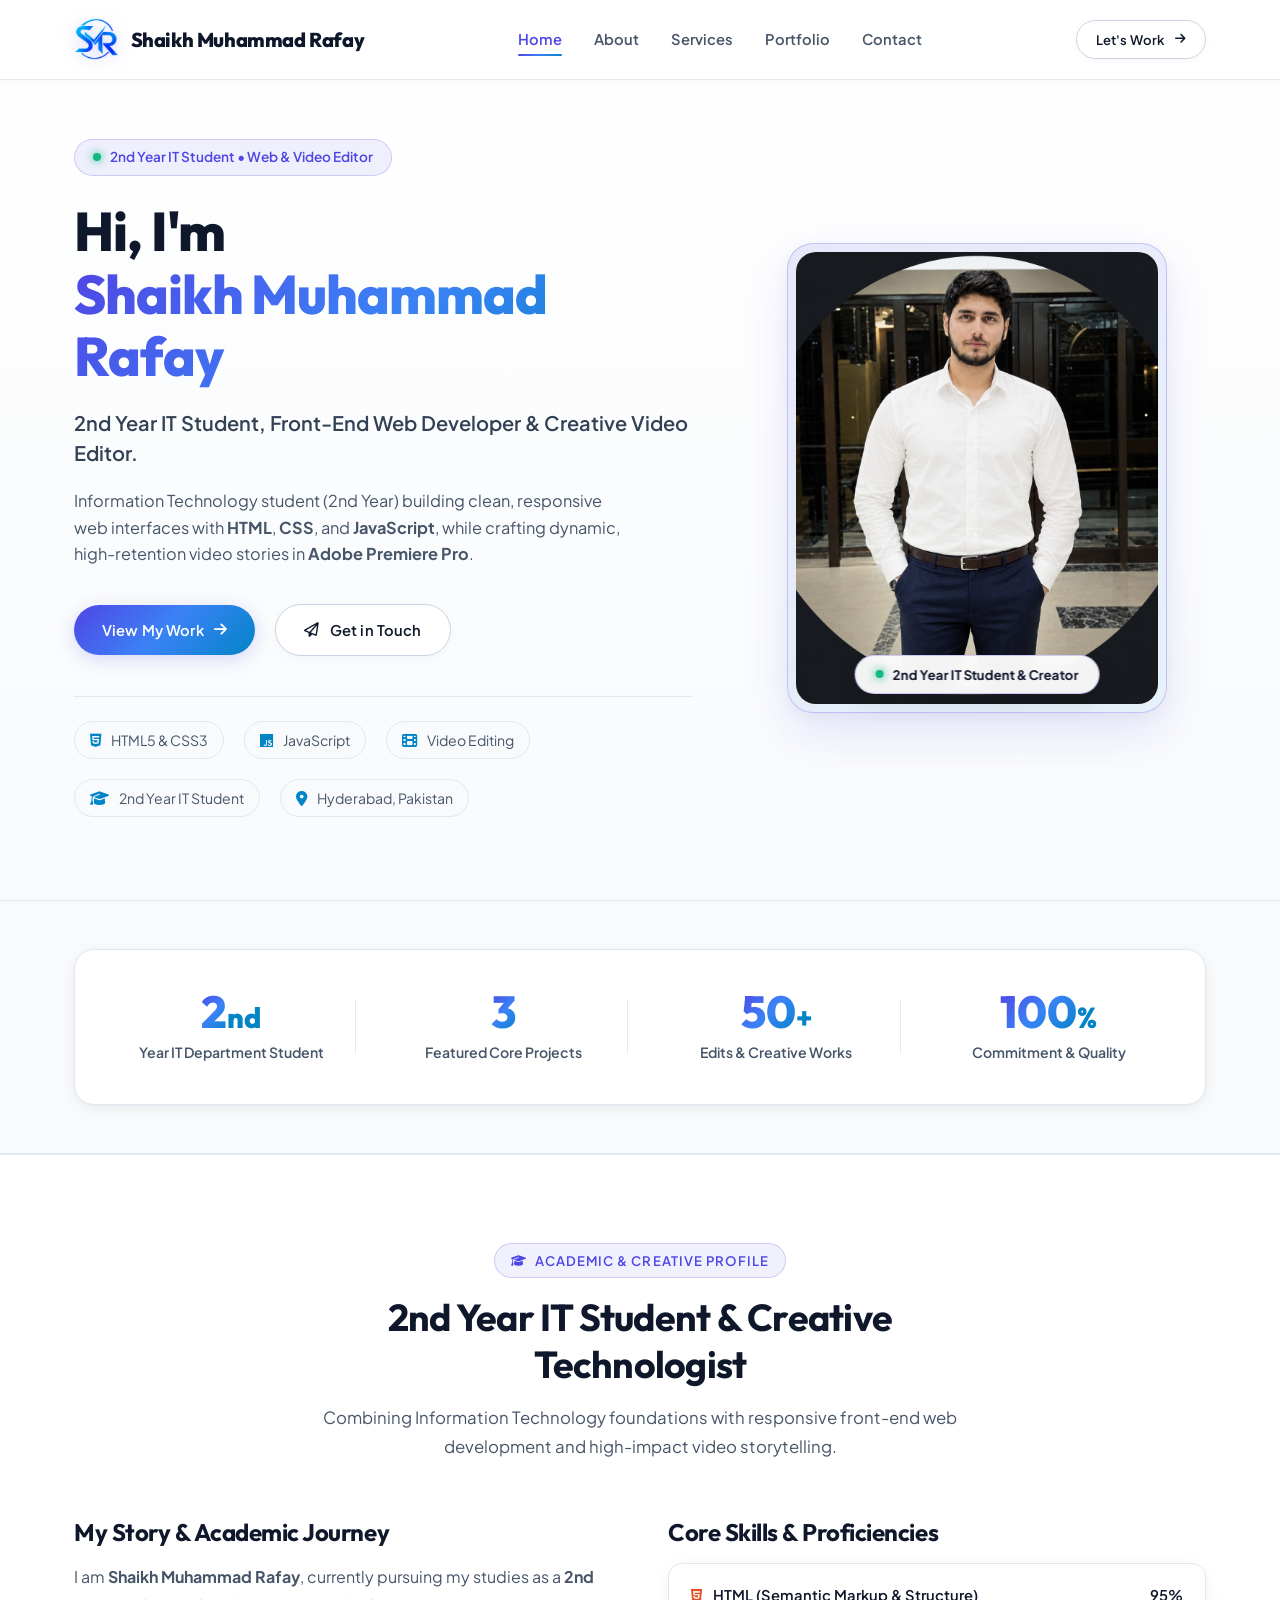
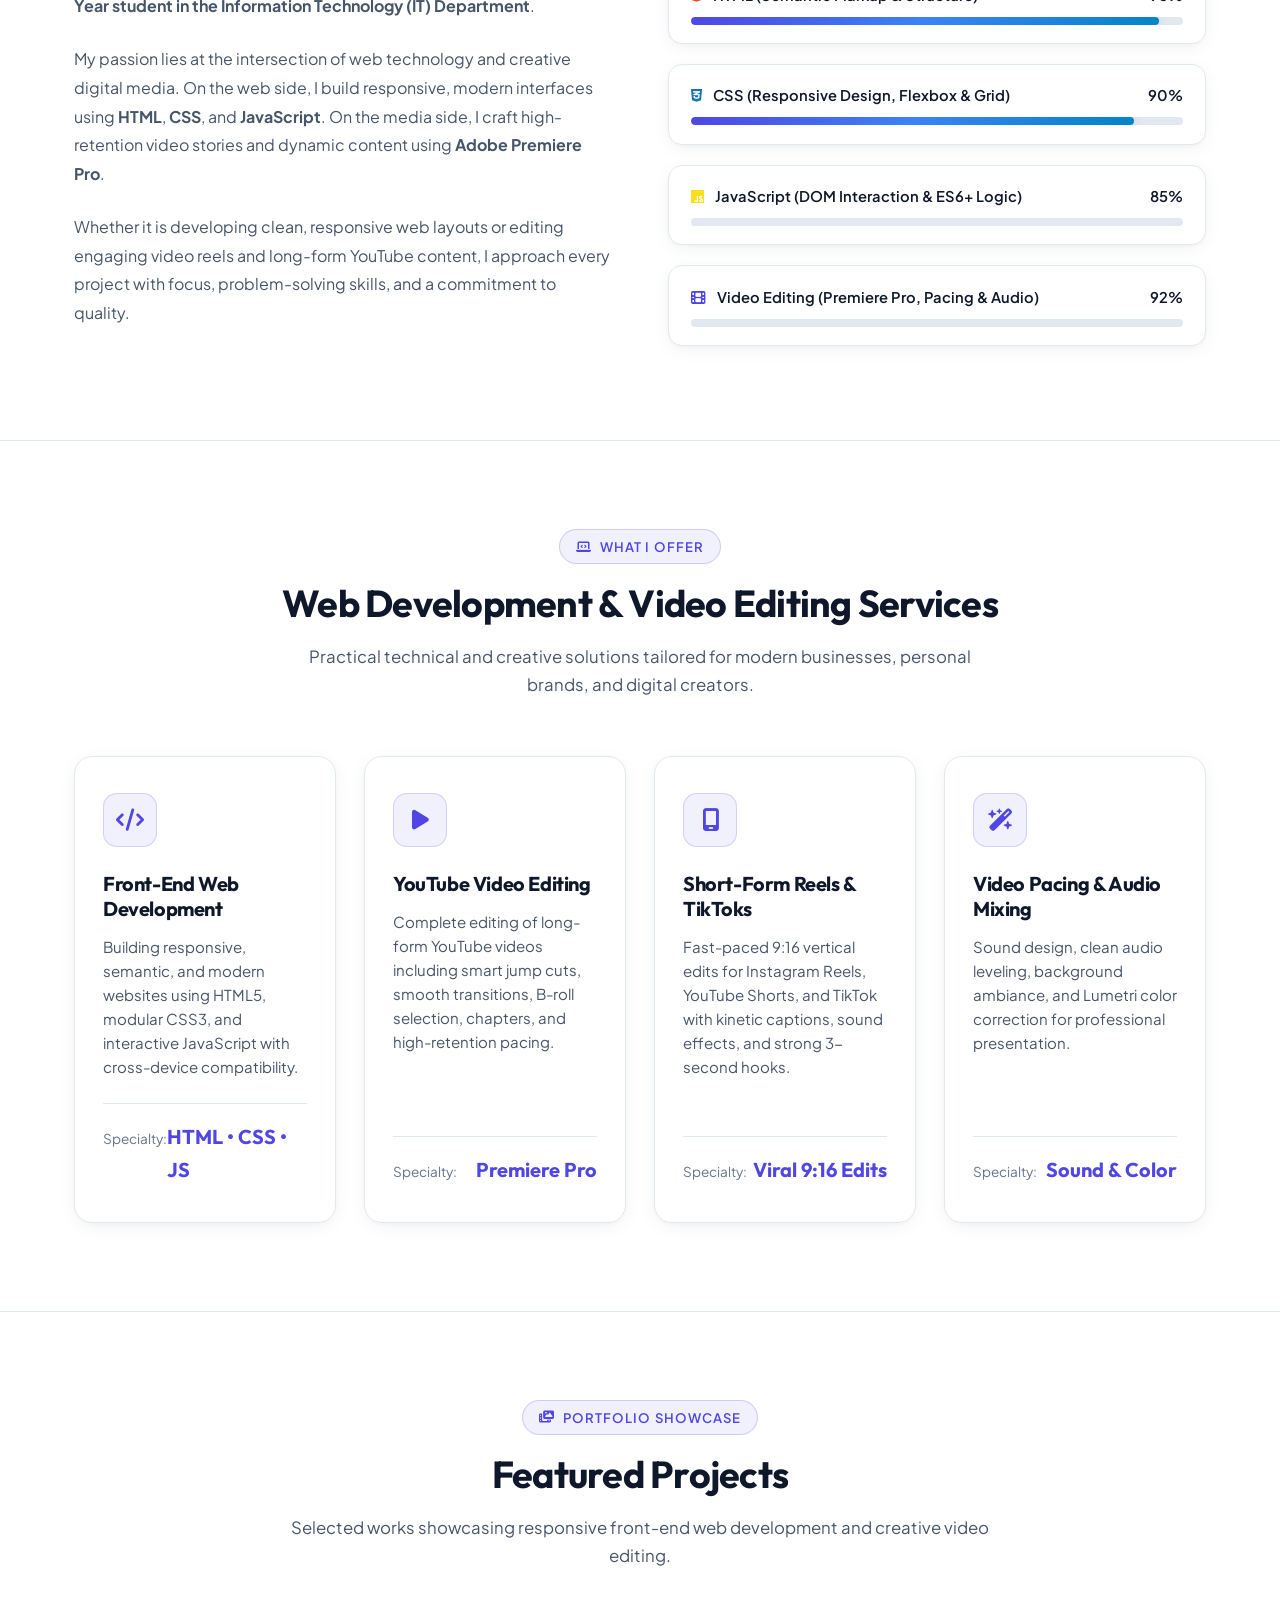
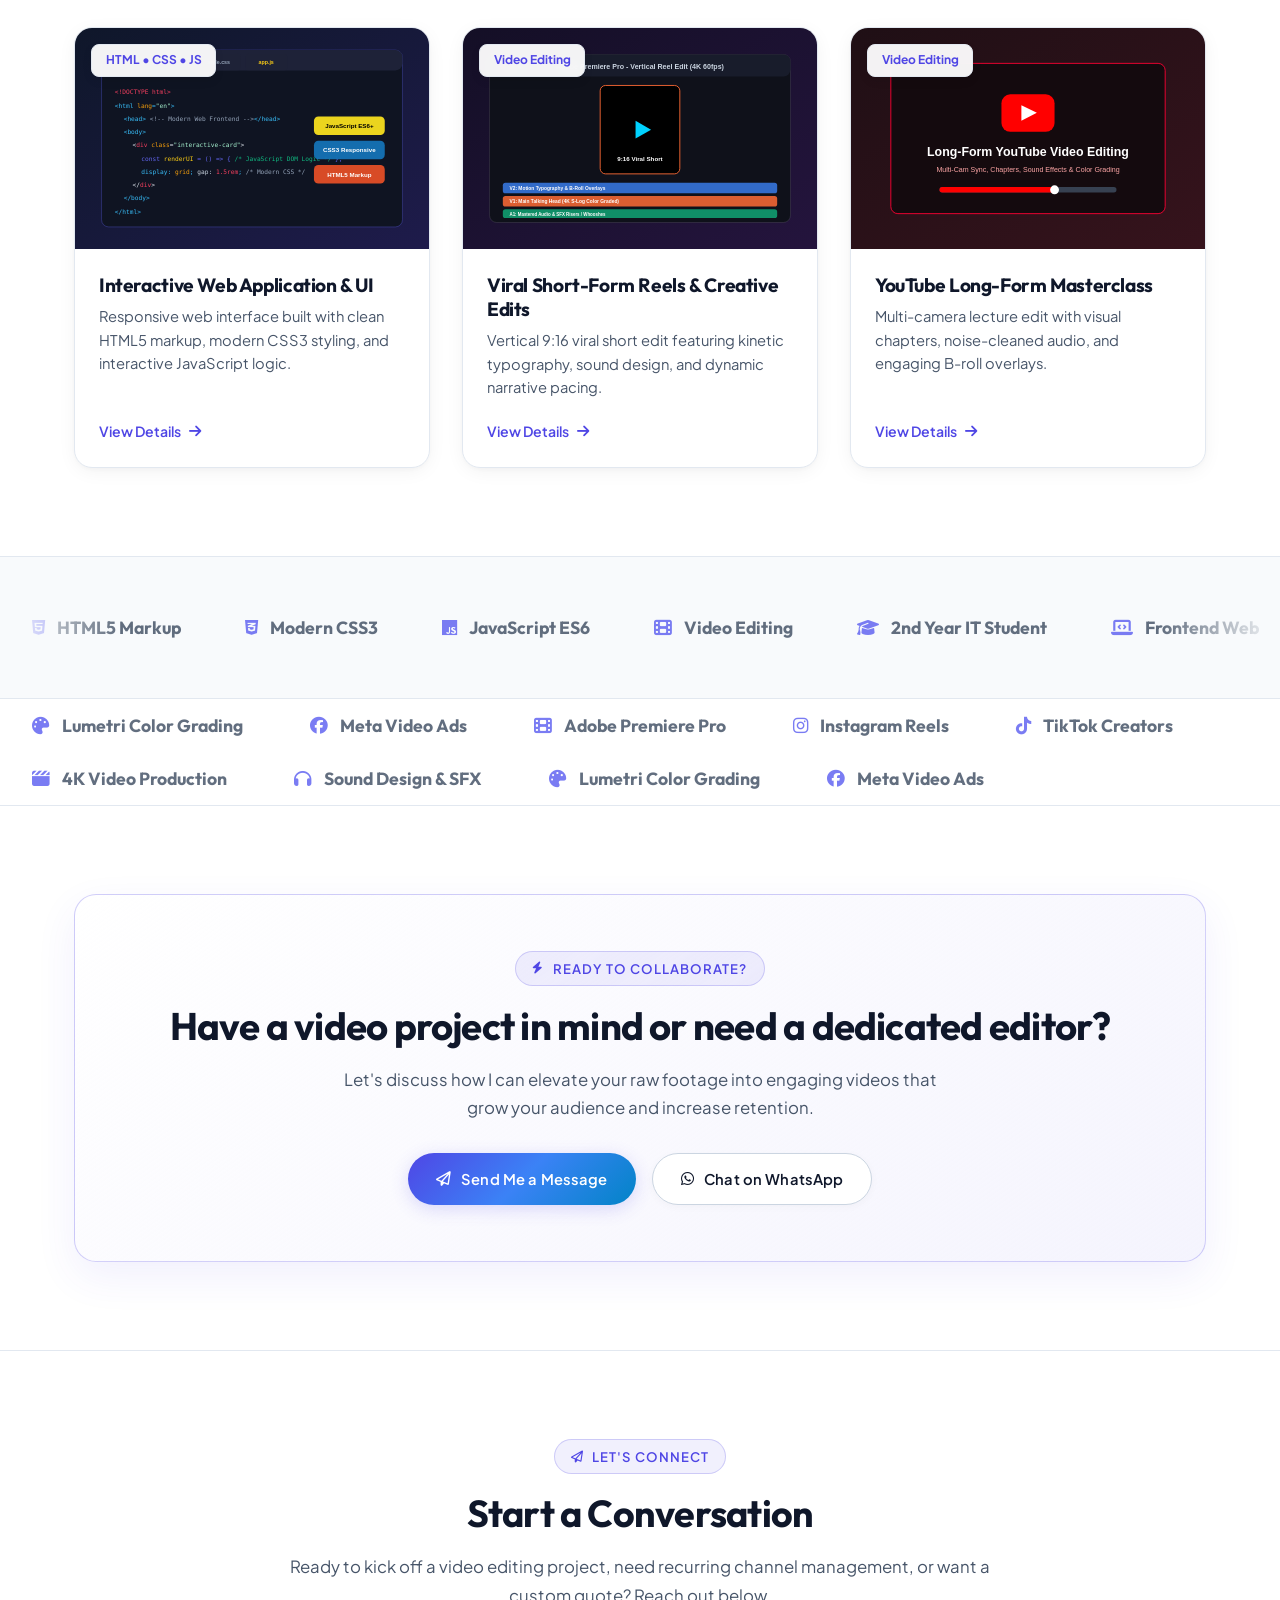
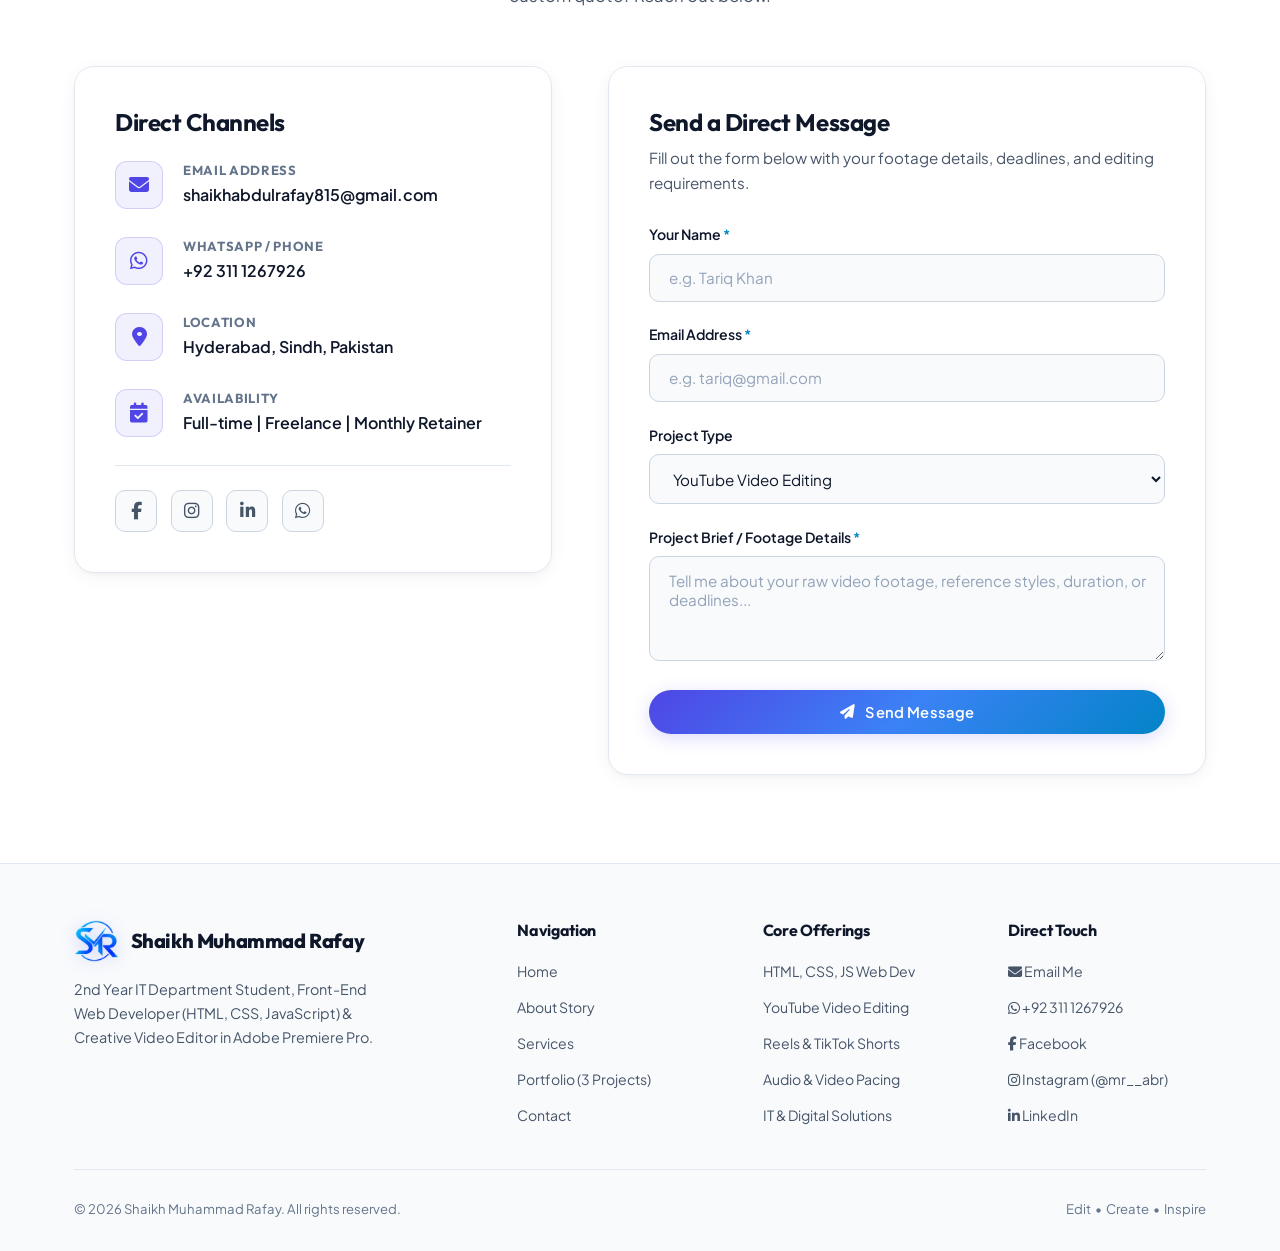
==== commit dcc6cca0: "feat: update skills to HTML, CSS, JS and Video Editing, remove experience, set 3 projects, update to" ====
--- a/index.html
+++ b/index.html
@@ -3,8 +3,8 @@
 <head>
   <meta charset="UTF-8">
   <meta name="viewport" content="width=device-width, initial-scale=1.0">
-  <title>Shaikh Muhammad Rafay | Professional Video Editor &amp; Content Creator</title>
-  <meta name="description" content="Portfolio of Shaikh Muhammad Rafay - Professional Video Editor, Adobe Premiere Pro specialist, YouTube Long-Form & Viral Reels Editor.">
+  <title>Shaikh Muhammad Rafay | 2nd Year IT Student, Web Developer &amp; Video Editor</title>
+  <meta name="description" content="Portfolio of Shaikh Muhammad Rafay - 2nd Year IT Student specializing in HTML, CSS, JavaScript web development, and professional Video Editing in Adobe Premiere Pro.">
   
   <!-- Favicon / Fonts / Icons -->
   <link rel="icon" type="image/png" href="assets/smr-logo.png">
@@ -59,7 +59,7 @@
         <div class="hero-content">
           <div class="hero-greeting">
             <span class="status-dot"></span>
-            <span>Available for Video Editing &amp; Channel Management</span>
+            <span>2nd Year IT Student • Web &amp; Video Editor</span>
           </div>
 
           <h1 class="hero-title">
@@ -67,11 +67,11 @@
           </h1>
 
           <div class="hero-tagline">
-            Turning raw footage into high-retention video stories that hook, engage, and convert.
+            2nd Year IT Student, Front-End Web Developer &amp; Creative Video Editor.
           </div>
 
           <p class="hero-bio">
-            Professional Video Editor &amp; Content Creator specializing in Adobe Premiere Pro. Crafting fast-paced YouTube long-form edits, viral 9:16 vertical reels, cinematic color grading, and custom sound design for brands and creators worldwide.
+            Information Technology student (2nd Year) building clean, responsive web interfaces with <strong>HTML</strong>, <strong>CSS</strong>, and <strong>JavaScript</strong>, while crafting dynamic, high-retention video stories in <strong>Adobe Premiere Pro</strong>.
           </p>
 
           <div class="hero-cta-group">
@@ -87,16 +87,20 @@
 
           <div class="hero-badges-strip">
             <div class="badge-item">
+              <i class="fa-brands fa-html5"></i>
+              <span>HTML5 &amp; CSS3</span>
+            </div>
+            <div class="badge-item">
+              <i class="fa-brands fa-js"></i>
+              <span>JavaScript</span>
+            </div>
+            <div class="badge-item">
               <i class="fa-solid fa-film"></i>
-              <span>Adobe Premiere Pro</span>
+              <span>Video Editing</span>
             </div>
             <div class="badge-item">
-              <i class="fa-solid fa-play"></i>
-              <span>YouTube Long-Form</span>
-            </div>
-            <div class="badge-item">
-              <i class="fa-solid fa-bolt"></i>
-              <span>Viral 9:16 Reels</span>
+              <i class="fa-solid fa-graduation-cap"></i>
+              <span>2nd Year IT Student</span>
             </div>
             <div class="badge-item">
               <i class="fa-solid fa-location-dot"></i>
@@ -109,11 +113,11 @@
         <div class="hero-visual">
           <div class="profile-card-wrapper">
             <div class="profile-image-container">
-              <img src="assets/rafay-portrait.png" alt="Shaikh Muhammad Rafay - Professional Video Editor">
+              <img src="assets/rafay-portrait.png" alt="Shaikh Muhammad Rafay - 2nd Year IT Student & Video Editor">
             </div>
             <div class="hero-photo-tag">
               <span class="status-indicator-dot"></span>
-              <span>Premiere Pro Video Editor</span>
+              <span>2nd Year IT Student &amp; Creator</span>
             </div>
           </div>
         </div>
@@ -129,10 +133,18 @@
         
         <div class="stat-item">
           <div class="stat-number-wrap">
-            <span class="stat-number" data-target="80">0</span>
-            <span class="stat-suffix">+</span>
-          </div>
-          <div class="stat-label">Videos Edited &amp; Produced</div>
+            <span class="stat-number" data-target="2">0</span>
+            <span class="stat-suffix">nd</span>
+          </div>
+          <div class="stat-label">Year IT Department Student</div>
+        </div>
+
+        <div class="stat-item">
+          <div class="stat-number-wrap">
+            <span class="stat-number" data-target="3">0</span>
+            <span class="stat-suffix"></span>
+          </div>
+          <div class="stat-label">Featured Core Projects</div>
         </div>
 
         <div class="stat-item">
@@ -140,15 +152,7 @@
             <span class="stat-number" data-target="50">0</span>
             <span class="stat-suffix">+</span>
           </div>
-          <div class="stat-label">Happy Clients &amp; Creators</div>
-        </div>
-
-        <div class="stat-item">
-          <div class="stat-number-wrap">
-            <span class="stat-number" data-target="5">0</span>
-            <span class="stat-suffix">+</span>
-          </div>
-          <div class="stat-label">Years of Video Editing Craft</div>
+          <div class="stat-label">Edits &amp; Creative Works</div>
         </div>
 
         <div class="stat-item">
@@ -156,7 +160,7 @@
             <span class="stat-number" data-target="100">0</span>
             <span class="stat-suffix">%</span>
           </div>
-          <div class="stat-label">Audience Retention &amp; Quality</div>
+          <div class="stat-label">Commitment &amp; Quality</div>
         </div>
 
       </div>
@@ -167,36 +171,36 @@
   <section class="section" id="about">
     <div class="container">
       <div class="section-title-wrap">
-        <span class="section-badge"><i class="fa-solid fa-film"></i> Creative Narrative</span>
-        <h2 class="section-title">Turning Raw Footage into Stories that Hook</h2>
+        <span class="section-badge"><i class="fa-solid fa-graduation-cap"></i> Academic &amp; Creative Profile</span>
+        <h2 class="section-title">2nd Year IT Student &amp; Creative Technologist</h2>
         <p class="section-subtitle">
-          Passionate about visual rhythm, storytelling pacing, and cinematic sound design that keeps viewers glued to the screen.
+          Combining Information Technology foundations with responsive front-end web development and high-impact video storytelling.
         </p>
       </div>
 
       <div class="about-grid-content">
         <!-- Story / Background -->
         <div class="about-bio-text">
-          <h3 style="font-size: 1.5rem; margin-bottom: 1rem; color: var(--text-main);">My Story &amp; Philosophy</h3>
+          <h3 style="font-size: 1.5rem; margin-bottom: 1rem; color: var(--text-main);">My Story &amp; Academic Journey</h3>
           <p>
-            I am <strong>Shaikh Muhammad Rafay</strong>, a dedicated video editor with 5 years of hands-on post-production experience. I fell in love with storytelling through dynamic pacing, sound design, and color grading in <strong>Adobe Premiere Pro</strong>.
+            I am <strong>Shaikh Muhammad Rafay</strong>, currently pursuing my studies as a <strong>2nd Year student in the Information Technology (IT) Department</strong>.
           </p>
           <p>
-            What makes my edits stand out is that I don't just cut clips together—I build an intentional narrative that hooks the viewer within the first 3 seconds and sustains high retention till the final second.
+            My passion lies at the intersection of web technology and creative digital media. On the web side, I build responsive, modern interfaces using <strong>HTML</strong>, <strong>CSS</strong>, and <strong>JavaScript</strong>. On the media side, I craft high-retention video stories and dynamic content using <strong>Adobe Premiere Pro</strong>.
           </p>
           <p>
-            Whether it's fast-paced vertical shorts for Instagram and TikTok, or polished, multi-camera YouTube masterclasses, my goal is to turn raw, unorganized footage into engaging assets that build audiences and drive results.
-          </p>
-        </div>
-
-        <!-- Animated Progress Bars / Video Editing Skills -->
+            Whether it is developing clean, responsive web layouts or editing engaging video reels and long-form YouTube content, I approach every project with focus, problem-solving skills, and a commitment to quality.
+          </p>
+        </div>
+
+        <!-- Animated Progress Bars / Core Skills -->
         <div>
-          <h3 style="font-size: 1.5rem; margin-bottom: 1rem; color: var(--text-main);">Core Editing Skills &amp; Proficiencies</h3>
+          <h3 style="font-size: 1.5rem; margin-bottom: 1rem; color: var(--text-main);">Core Skills &amp; Proficiencies</h3>
           <div class="skills-progress-list">
             
             <div class="skill-bar-card">
               <div class="skill-info">
-                <span>Adobe Premiere Pro (Video Editing &amp; Pacing)</span>
+                <span><i class="fa-brands fa-html5" style="color: #e34f26; margin-right: 0.5rem;"></i> HTML (Semantic Markup &amp; Structure)</span>
                 <span>95%</span>
               </div>
               <div class="skill-track">
@@ -206,37 +210,27 @@
 
             <div class="skill-bar-card">
               <div class="skill-info">
-                <span>Cinematic Color Grading &amp; Lumetri Scopes</span>
-                <span>88%</span>
+                <span><i class="fa-brands fa-css3-alt" style="color: #1572b6; margin-right: 0.5rem;"></i> CSS (Responsive Design, Flexbox &amp; Grid)</span>
+                <span>90%</span>
               </div>
               <div class="skill-track">
-                <div class="skill-fill" data-level="88"></div>
+                <div class="skill-fill" data-level="90"></div>
               </div>
             </div>
 
             <div class="skill-bar-card">
               <div class="skill-info">
-                <span>Sound Design, SFX &amp; Audio Mixing</span>
-                <span>90%</span>
+                <span><i class="fa-brands fa-js" style="color: #f7df1e; margin-right: 0.5rem;"></i> JavaScript (DOM Interaction &amp; ES6+ Logic)</span>
+                <span>85%</span>
               </div>
               <div class="skill-track">
-                <div class="skill-fill" data-level="90"></div>
+                <div class="skill-fill" data-level="85"></div>
               </div>
             </div>
 
             <div class="skill-bar-card">
               <div class="skill-info">
-                <span>Viral Short-Form Reels &amp; TikToks</span>
-                <span>94%</span>
-              </div>
-              <div class="skill-track">
-                <div class="skill-fill" data-level="94"></div>
-              </div>
-            </div>
-
-            <div class="skill-bar-card">
-              <div class="skill-info">
-                <span>YouTube Long-Form Content Strategy</span>
+                <span><i class="fa-solid fa-film" style="color: #4f46e5; margin-right: 0.5rem;"></i> Video Editing (Premiere Pro, Pacing &amp; Audio)</span>
                 <span>92%</span>
               </div>
               <div class="skill-track">
@@ -244,16 +238,6 @@
               </div>
             </div>
 
-            <div class="skill-bar-card">
-              <div class="skill-info">
-                <span>Motion Graphics &amp; B-Roll Overlays</span>
-                <span>86%</span>
-              </div>
-              <div class="skill-track">
-                <div class="skill-fill" data-level="86"></div>
-              </div>
-            </div>
-
           </div>
         </div>
       </div>
@@ -264,10 +248,10 @@
   <section class="section" id="services">
     <div class="container">
       <div class="section-title-wrap">
-        <span class="section-badge"><i class="fa-solid fa-scissors"></i> What I Offer</span>
-        <h2 class="section-title">Video Editing Services &amp; Packages</h2>
+        <span class="section-badge"><i class="fa-solid fa-laptop-code"></i> What I Offer</span>
+        <h2 class="section-title">Web Development &amp; Video Editing Services</h2>
         <p class="section-subtitle">
-          Transparent starting rates tailored for YouTube creators, personal brands, e-commerce, and businesses.
+          Practical technical and creative solutions tailored for modern businesses, personal brands, and digital creators.
         </p>
       </div>
 
@@ -275,15 +259,29 @@
         
         <div class="service-card">
           <div class="service-icon-box">
+            <i class="fa-solid fa-code"></i>
+          </div>
+          <h3 class="service-title">Front-End Web Development</h3>
+          <p class="service-description">
+            Building responsive, semantic, and modern websites using HTML5, modular CSS3, and interactive JavaScript with cross-device compatibility.
+          </p>
+          <div class="service-pricing-badge">
+            <span>Specialty:</span>
+            <span class="service-price">HTML • CSS • JS</span>
+          </div>
+        </div>
+
+        <div class="service-card">
+          <div class="service-icon-box">
             <i class="fa-solid fa-play"></i>
           </div>
           <h3 class="service-title">YouTube Video Editing</h3>
           <p class="service-description">
-            Full editing of long-form YouTube videos including smart jump cuts, smooth transitions, B-roll selection, chapters, and high-retention pacing.
+            Complete editing of long-form YouTube videos including smart jump cuts, smooth transitions, B-roll selection, chapters, and high-retention pacing.
           </p>
           <div class="service-pricing-badge">
-            <span>Starting at:</span>
-            <span class="service-price">$150 / video</span>
+            <span>Specialty:</span>
+            <span class="service-price">Premiere Pro</span>
           </div>
         </div>
 
@@ -291,13 +289,13 @@
           <div class="service-icon-box">
             <i class="fa-solid fa-mobile-screen"></i>
           </div>
-          <h3 class="service-title">Short-Form Reels &amp; Shorts</h3>
+          <h3 class="service-title">Short-Form Reels &amp; TikToks</h3>
           <p class="service-description">
             Fast-paced 9:16 vertical edits for Instagram Reels, YouTube Shorts, and TikTok with kinetic captions, sound effects, and strong 3-second hooks.
           </p>
           <div class="service-pricing-badge">
-            <span>Starting at:</span>
-            <span class="service-price">$60 / reel</span>
+            <span>Specialty:</span>
+            <span class="service-price">Viral 9:16 Edits</span>
           </div>
         </div>
 
@@ -305,27 +303,13 @@
           <div class="service-icon-box">
             <i class="fa-solid fa-wand-magic-sparkles"></i>
           </div>
-          <h3 class="service-title">Color Grading &amp; Sound Design</h3>
+          <h3 class="service-title">Video Pacing &amp; Audio Mixing</h3>
           <p class="service-description">
-            Professional Lumetri color correction, film look emulation, noise reduction, and custom audio mixing with whooshes and ambient risers.
+            Sound design, clean audio leveling, background ambiance, and Lumetri color correction for professional presentation.
           </p>
           <div class="service-pricing-badge">
-            <span>Starting at:</span>
-            <span class="service-price">$100 / video</span>
-          </div>
-        </div>
-
-        <div class="service-card">
-          <div class="service-icon-box">
-            <i class="fa-solid fa-clapperboard"></i>
-          </div>
-          <h3 class="service-title">Full Channel Video Management</h3>
-          <p class="service-description">
-            Complete recurring video editing, thumbnail pacing, audio mastering, and consistent weekly uploads for content creators and channels.
-          </p>
-          <div class="service-pricing-badge">
-            <span>Starting at:</span>
-            <span class="service-price">$600 / mo</span>
+            <span>Specialty:</span>
+            <span class="service-price">Sound &amp; Color</span>
           </div>
         </div>
 
@@ -338,22 +322,23 @@
     <div class="container">
       <div class="section-title-wrap">
         <span class="section-badge"><i class="fa-solid fa-photo-film"></i> Portfolio Showcase</span>
-        <h2 class="section-title">Featured Video Editing Projects</h2>
+        <h2 class="section-title">Featured Projects</h2>
         <p class="section-subtitle">
-          Explore selected video editing showcases across long-form YouTube content, viral reels, commercial montages, and cinematic color grades.
+          Selected works showcasing responsive front-end web development and creative video editing.
         </p>
       </div>
 
       <div class="portfolio-grid">
         
-        <div class="project-card" data-title="Tech Explainer Showcase Reel" data-desc="High-retention vertical 9:16 short reel featuring kinetic typography, dynamic zoom cuts, sound design and color grading in Adobe Premiere Pro." data-tag="Short-Form Reel">
+        <!-- Project 1: Web Development -->
+        <div class="project-card" data-title="Interactive Web Application &amp; UI" data-desc="Responsive modern web interface built with semantic HTML5, modular CSS3 styling (Flexbox &amp; Grid), and dynamic JavaScript DOM interactions." data-tag="HTML • CSS • JavaScript">
           <div class="project-thumb-wrap">
-            <img src="assets/proj-reel.svg" alt="Premiere Pro Vertical Reel Edit">
-            <span class="project-overlay-badge">Short-Form Reel</span>
+            <img src="assets/proj-web.svg" alt="Responsive Web Development Project">
+            <span class="project-overlay-badge">HTML • CSS • JS</span>
           </div>
           <div class="project-body">
-            <h3 class="project-title">Tech Explainer Showcase Reel</h3>
-            <p class="project-desc">Vertical 9:16 viral short edit featuring kinetic typography, sound design, and Lumetri color grade.</p>
+            <h3 class="project-title">Interactive Web Application &amp; UI</h3>
+            <p class="project-desc">Responsive web interface built with clean HTML5 markup, modern CSS3 styling, and interactive JavaScript logic.</p>
             <div class="project-link-cta">
               <span>View Details</span>
               <i class="fa-solid fa-arrow-right"></i>
@@ -361,10 +346,27 @@
           </div>
         </div>
 
-        <div class="project-card" data-title="YouTube Long-Form Masterclass Edit" data-desc="Full YouTube lecture edit featuring multi-cam sync, animated lower thirds, noise-cleaned audio, and narrative pacing." data-tag="Long-Form YouTube">
+        <!-- Project 2: Short-Form Reel -->
+        <div class="project-card" data-title="Viral Short-Form Reels &amp; Creative Edits" data-desc="High-retention vertical 9:16 short reel featuring kinetic typography, dynamic zoom cuts, sound design, and color grading in Adobe Premiere Pro." data-tag="Video Editing">
+          <div class="project-thumb-wrap">
+            <img src="assets/proj-reel.svg" alt="Premiere Pro Vertical Reel Edit">
+            <span class="project-overlay-badge">Video Editing</span>
+          </div>
+          <div class="project-body">
+            <h3 class="project-title">Viral Short-Form Reels &amp; Creative Edits</h3>
+            <p class="project-desc">Vertical 9:16 viral short edit featuring kinetic typography, sound design, and dynamic narrative pacing.</p>
+            <div class="project-link-cta">
+              <span>View Details</span>
+              <i class="fa-solid fa-arrow-right"></i>
+            </div>
+          </div>
+        </div>
+
+        <!-- Project 3: YouTube Long-Form -->
+        <div class="project-card" data-title="YouTube Long-Form Masterclass Edit" data-desc="Full YouTube video edit featuring multi-cam sync, visual chapters, clean audio balancing, and engaging B-roll overlays." data-tag="Video Editing">
           <div class="project-thumb-wrap">
             <img src="assets/proj-youtube.svg" alt="YouTube Long-Form Masterclass">
-            <span class="project-overlay-badge">Long-Form YouTube</span>
+            <span class="project-overlay-badge">Video Editing</span>
           </div>
           <div class="project-body">
             <h3 class="project-title">YouTube Long-Form Masterclass</h3>
@@ -376,78 +378,27 @@
           </div>
         </div>
 
-        <div class="project-card" data-title="Cinematic Commercial Montage" data-desc="Film emulation, cinematic color balance, sound effects risers, and rhythmic cutting to beat." data-tag="Commercial Montage">
-          <div class="project-thumb-wrap">
-            <img src="assets/proj-commercial.svg" alt="Cinematic Commercial Montage">
-            <span class="project-overlay-badge">Commercial Montage</span>
-          </div>
-          <div class="project-body">
-            <h3 class="project-title">Cinematic Commercial Montage</h3>
-            <p class="project-desc">High-production value product video with custom soundscapes and dynamic speed ramps.</p>
-            <div class="project-link-cta">
-              <span>View Details</span>
-              <i class="fa-solid fa-arrow-right"></i>
-            </div>
-          </div>
-        </div>
-
-        <div class="project-card" data-title="Talking Head &amp; Podcast Edit" data-desc="Split-screen switching, audio de-noising, dynamic zoom cuts, and automated captions for maximum engagement." data-tag="Podcast &amp; Interview">
-          <div class="project-thumb-wrap">
-            <img src="assets/proj-podcast.svg" alt="Podcast and Interview Video Edit">
-            <span class="project-overlay-badge">Podcast &amp; Interview</span>
-          </div>
-          <div class="project-body">
-            <h3 class="project-title">Talking Head &amp; Podcast Edit</h3>
-            <p class="project-desc">Two-camera interview edit with audio leveling, lower thirds, and animated quotes.</p>
-            <div class="project-link-cta">
-              <span>View Details</span>
-              <i class="fa-solid fa-arrow-right"></i>
-            </div>
-          </div>
-        </div>
-
-        <div class="project-card" data-title="Viral Social Reels &amp; Kinetic Captions" data-desc="Optimized for Instagram and TikTok with 3-second hook emphasis, sound design, and custom captions." data-tag="Viral Short">
-          <div class="project-thumb-wrap">
-            <img src="assets/proj-kinetic.svg" alt="Viral Social Reels">
-            <span class="project-overlay-badge">Viral Short</span>
-          </div>
-          <div class="project-body">
-            <h3 class="project-title">Viral Reels &amp; Kinetic Captions</h3>
-            <p class="project-desc">Fast-paced social media edit with dynamic pop-up words, sound effects, and high watch time.</p>
-            <div class="project-link-cta">
-              <span>View Details</span>
-              <i class="fa-solid fa-arrow-right"></i>
-            </div>
-          </div>
-        </div>
-
-        <div class="project-card" data-title="Lumetri Color Grading &amp; Scopes" data-desc="Log to Rec.709 conversion, custom teal &amp; orange film grade, and skin-tone vector matching." data-tag="Color Grading">
-          <div class="project-thumb-wrap">
-            <img src="assets/proj-colorgrade.svg" alt="Lumetri Color Grading">
-            <span class="project-overlay-badge">Color Grading</span>
-          </div>
-          <div class="project-body">
-            <h3 class="project-title">Lumetri Color Grading &amp; Scopes</h3>
-            <p class="project-desc">Professional color correction, skin tone protection, and stylized cinematic contrast curves.</p>
-            <div class="project-link-cta">
-              <span>View Details</span>
-              <i class="fa-solid fa-arrow-right"></i>
-            </div>
-          </div>
-        </div>
-
-      </div>
-    </div>
-  </section>
-
-  <!-- Tools & Platforms Marquee Ribbon -->
+      </div>
+    </div>
+  </section>
+
+  <!-- Tools & Skills Marquee Ribbon -->
   <section class="marquee-section">
     <div class="marquee-track">
-      <div class="marquee-item"><i class="fa-solid fa-film"></i> Adobe Premiere Pro</div>
-      <div class="marquee-item"><i class="fa-brands fa-instagram"></i> Instagram Reels</div>
-      <div class="marquee-item"><i class="fa-brands fa-tiktok"></i> TikTok Creators</div>
-      <div class="marquee-item"><i class="fa-solid fa-clapperboard"></i> 4K Video Production</div>
-      <div class="marquee-item"><i class="fa-solid fa-headphones"></i> Sound Design &amp; SFX</div>
+      <div class="marquee-item"><i class="fa-brands fa-html5"></i> HTML5 Markup</div>
+      <div class="marquee-item"><i class="fa-brands fa-css3-alt"></i> Modern CSS3</div>
+      <div class="marquee-item"><i class="fa-brands fa-js"></i> JavaScript ES6</div>
+      <div class="marquee-item"><i class="fa-solid fa-film"></i> Video Editing</div>
+      <div class="marquee-item"><i class="fa-solid fa-graduation-cap"></i> 2nd Year IT Student</div>
+      <div class="marquee-item"><i class="fa-solid fa-laptop-code"></i> Frontend Web</div>
+      <div class="marquee-item"><i class="fa-solid fa-wand-magic-sparkles"></i> Adobe Premiere Pro</div>
+      <div class="marquee-item"><i class="fa-brands fa-html5"></i> HTML5 Markup</div>
+      <div class="marquee-item"><i class="fa-brands fa-css3-alt"></i> Modern CSS3</div>
+      <div class="marquee-item"><i class="fa-brands fa-js"></i> JavaScript ES6</div>
+      <div class="marquee-item"><i class="fa-solid fa-film"></i> Video Editing</div>
+      <div class="marquee-item"><i class="fa-solid fa-graduation-cap"></i> 2nd Year IT Student</div>
+    </div>
+  </section>
       <div class="marquee-item"><i class="fa-solid fa-palette"></i> Lumetri Color Grading</div>
       <div class="marquee-item"><i class="fa-brands fa-facebook"></i> Meta Video Ads</div>
       <!-- Duplicate for seamless loop -->
@@ -616,7 +567,7 @@
             <span>Shaikh Muhammad Rafay</span>
           </a>
           <p>
-            Professional Video Editor &amp; Content Creator specializing in high-retention storytelling, Adobe Premiere Pro, and cinematic post-production.
+            2nd Year IT Department Student, Front-End Web Developer (HTML, CSS, JavaScript) &amp; Creative Video Editor in Adobe Premiere Pro.
           </p>
         </div>
 
@@ -626,19 +577,19 @@
             <li><a href="#home">Home</a></li>
             <li><a href="#about">About Story</a></li>
             <li><a href="#services">Services</a></li>
-            <li><a href="#portfolio">Portfolio</a></li>
+            <li><a href="#portfolio">Portfolio (3 Projects)</a></li>
             <li><a href="#contact">Contact</a></li>
           </ul>
         </div>
 
         <div class="footer-col">
-          <h4>Editing Services</h4>
+          <h4>Core Offerings</h4>
           <ul class="footer-links">
+            <li><a href="#services">HTML, CSS, JS Web Dev</a></li>
             <li><a href="#services">YouTube Video Editing</a></li>
             <li><a href="#services">Reels &amp; TikTok Shorts</a></li>
-            <li><a href="#services">Lumetri Color Grading</a></li>
-            <li><a href="#services">Sound Design &amp; Mixing</a></li>
-            <li><a href="#services">Channel Management</a></li>
+            <li><a href="#services">Audio &amp; Video Pacing</a></li>
+            <li><a href="#services">IT &amp; Digital Solutions</a></li>
           </ul>
         </div>
 
--- a/css/style.css
+++ b/css/style.css
@@ -744,7 +744,7 @@
 /* --- Portfolio Gallery --- */
 .portfolio-grid {
   display: grid;
-  grid-template-columns: repeat(auto-fill, minmax(340px, 1fr));
+  grid-template-columns: repeat(auto-fit, minmax(320px, 1fr));
   gap: 2rem;
 }
 
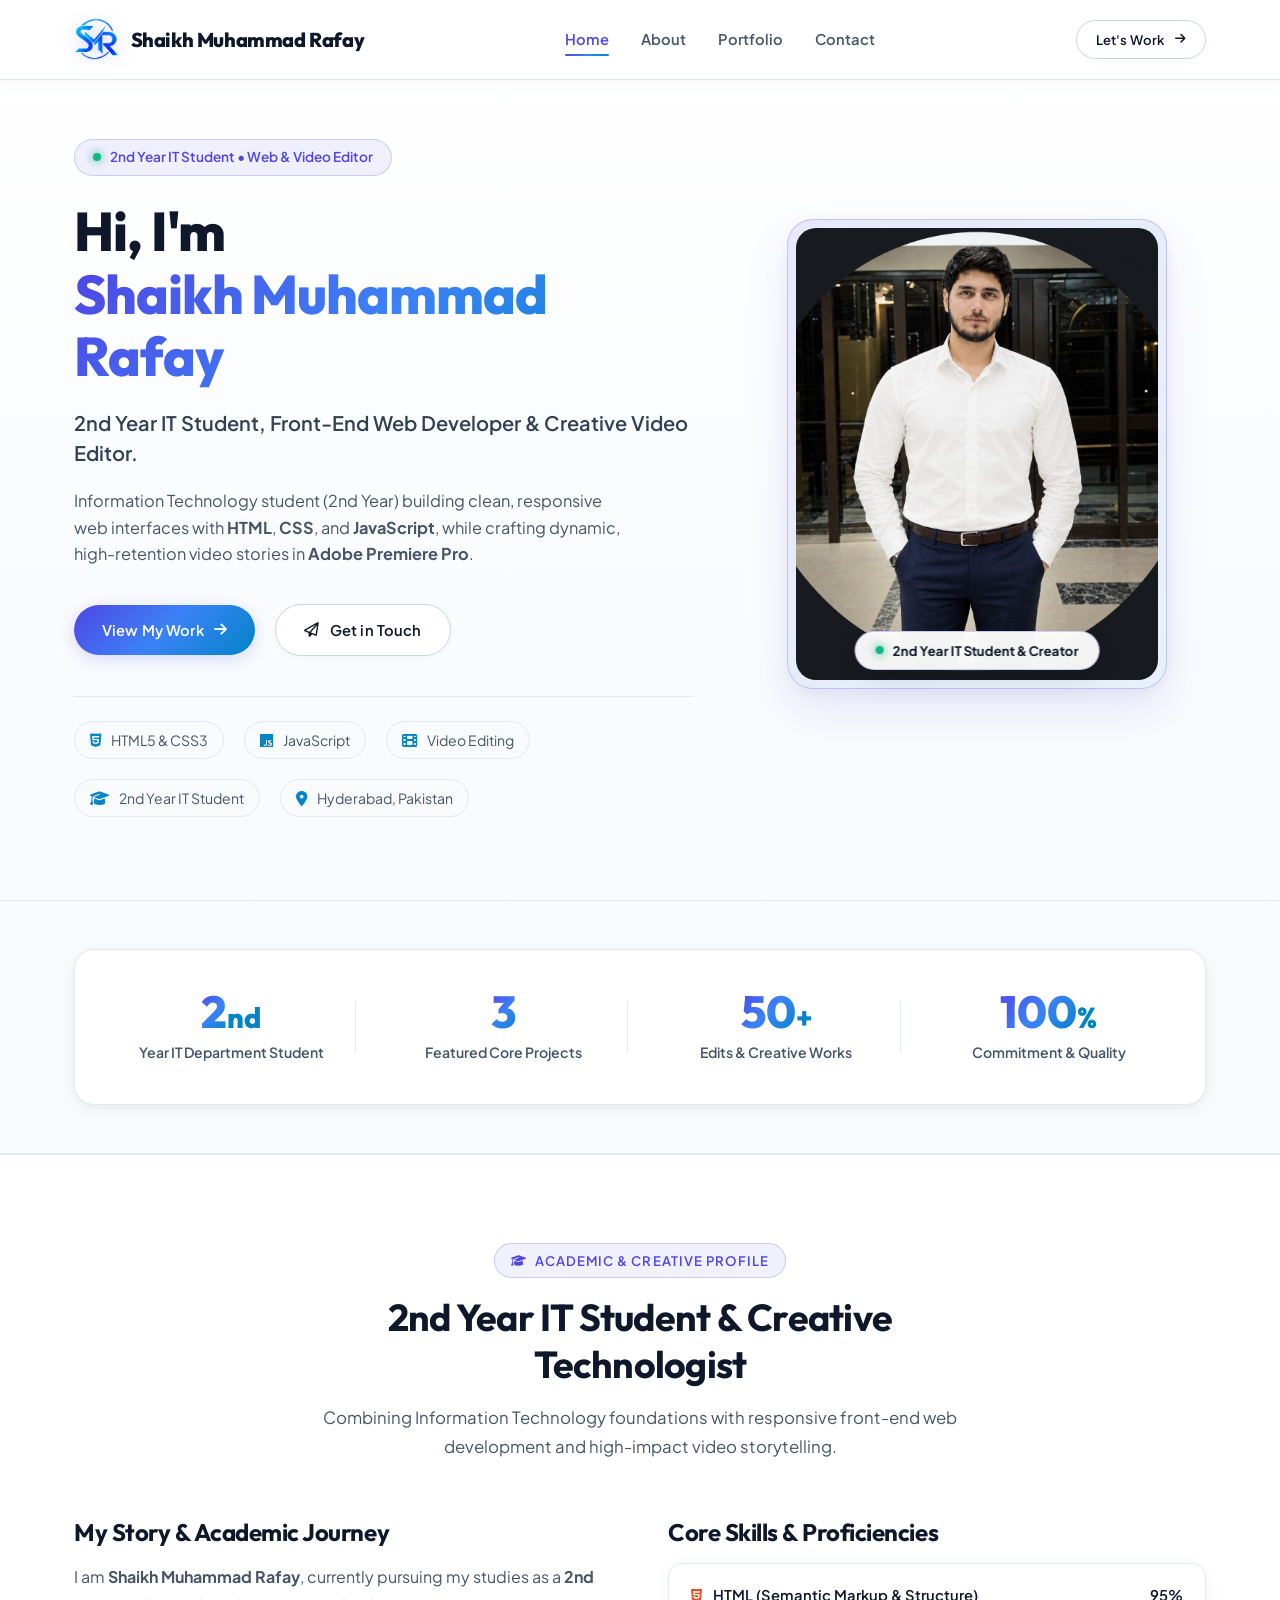
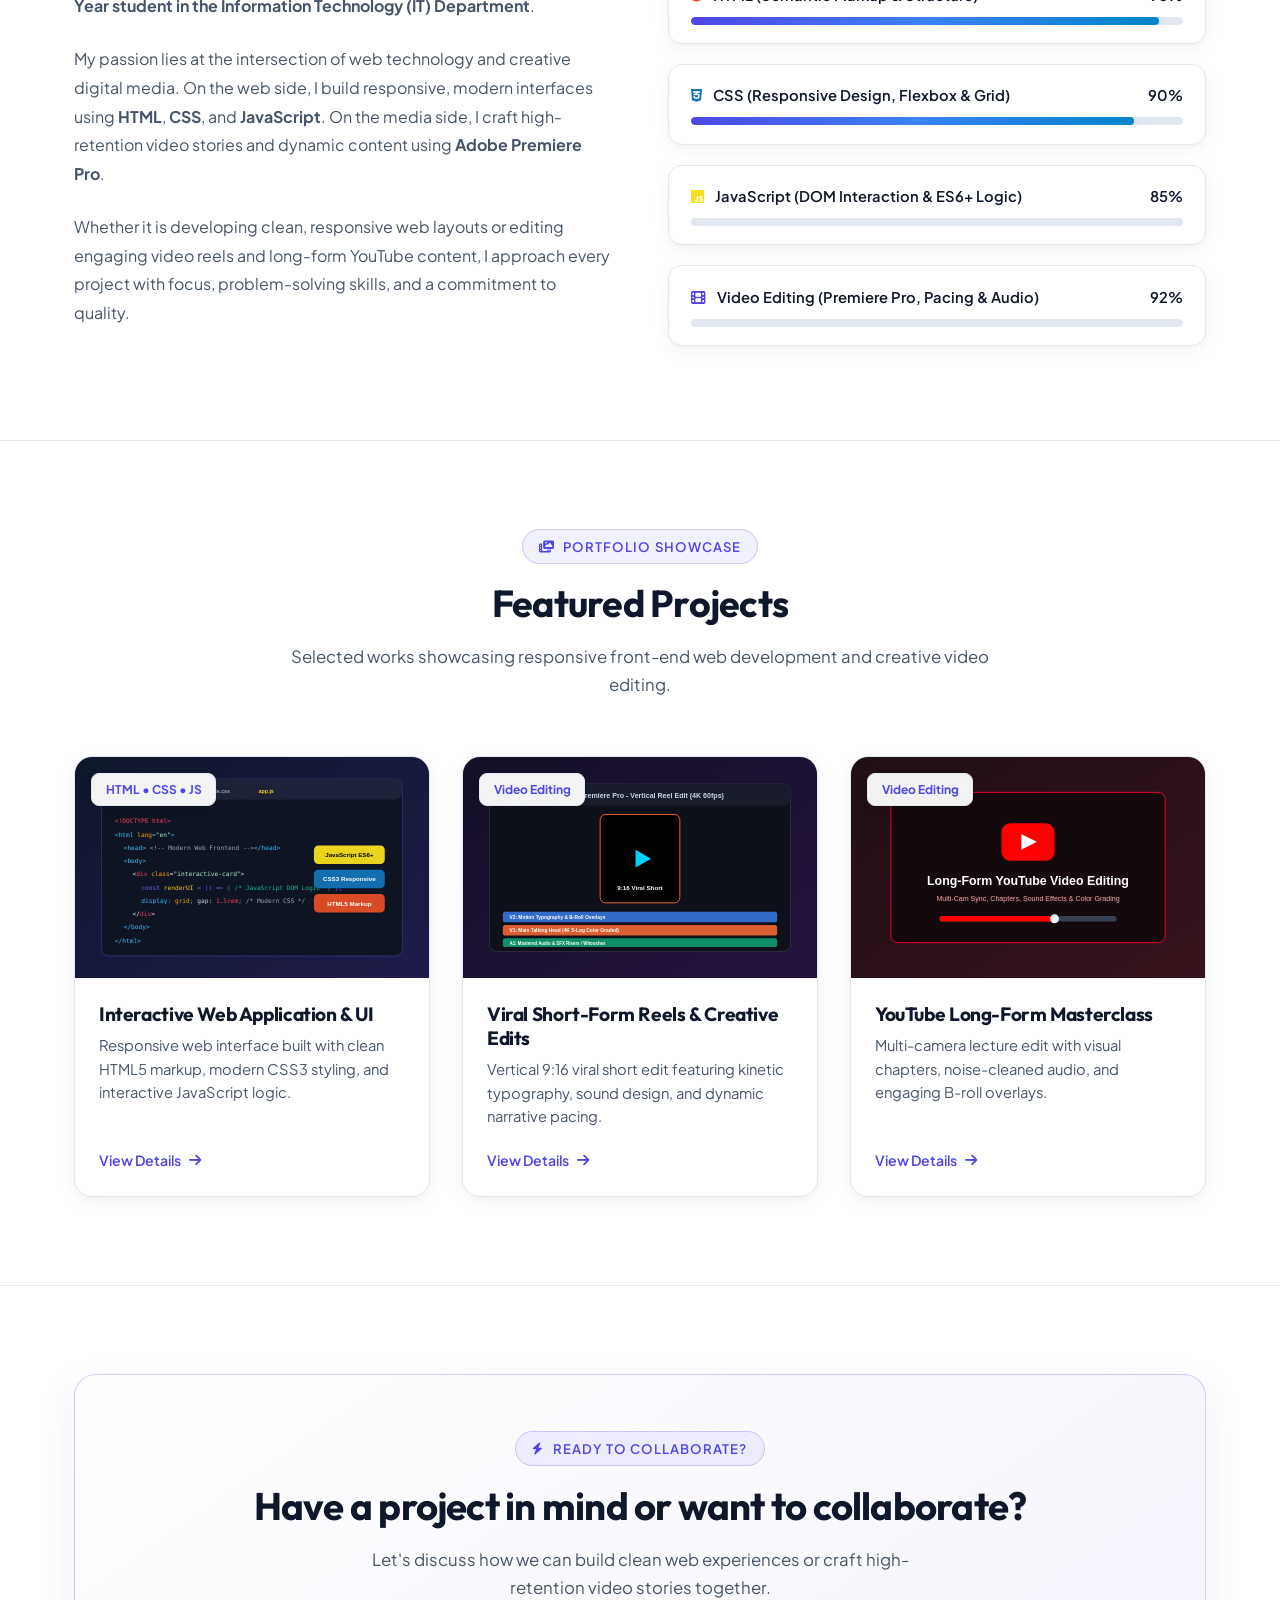
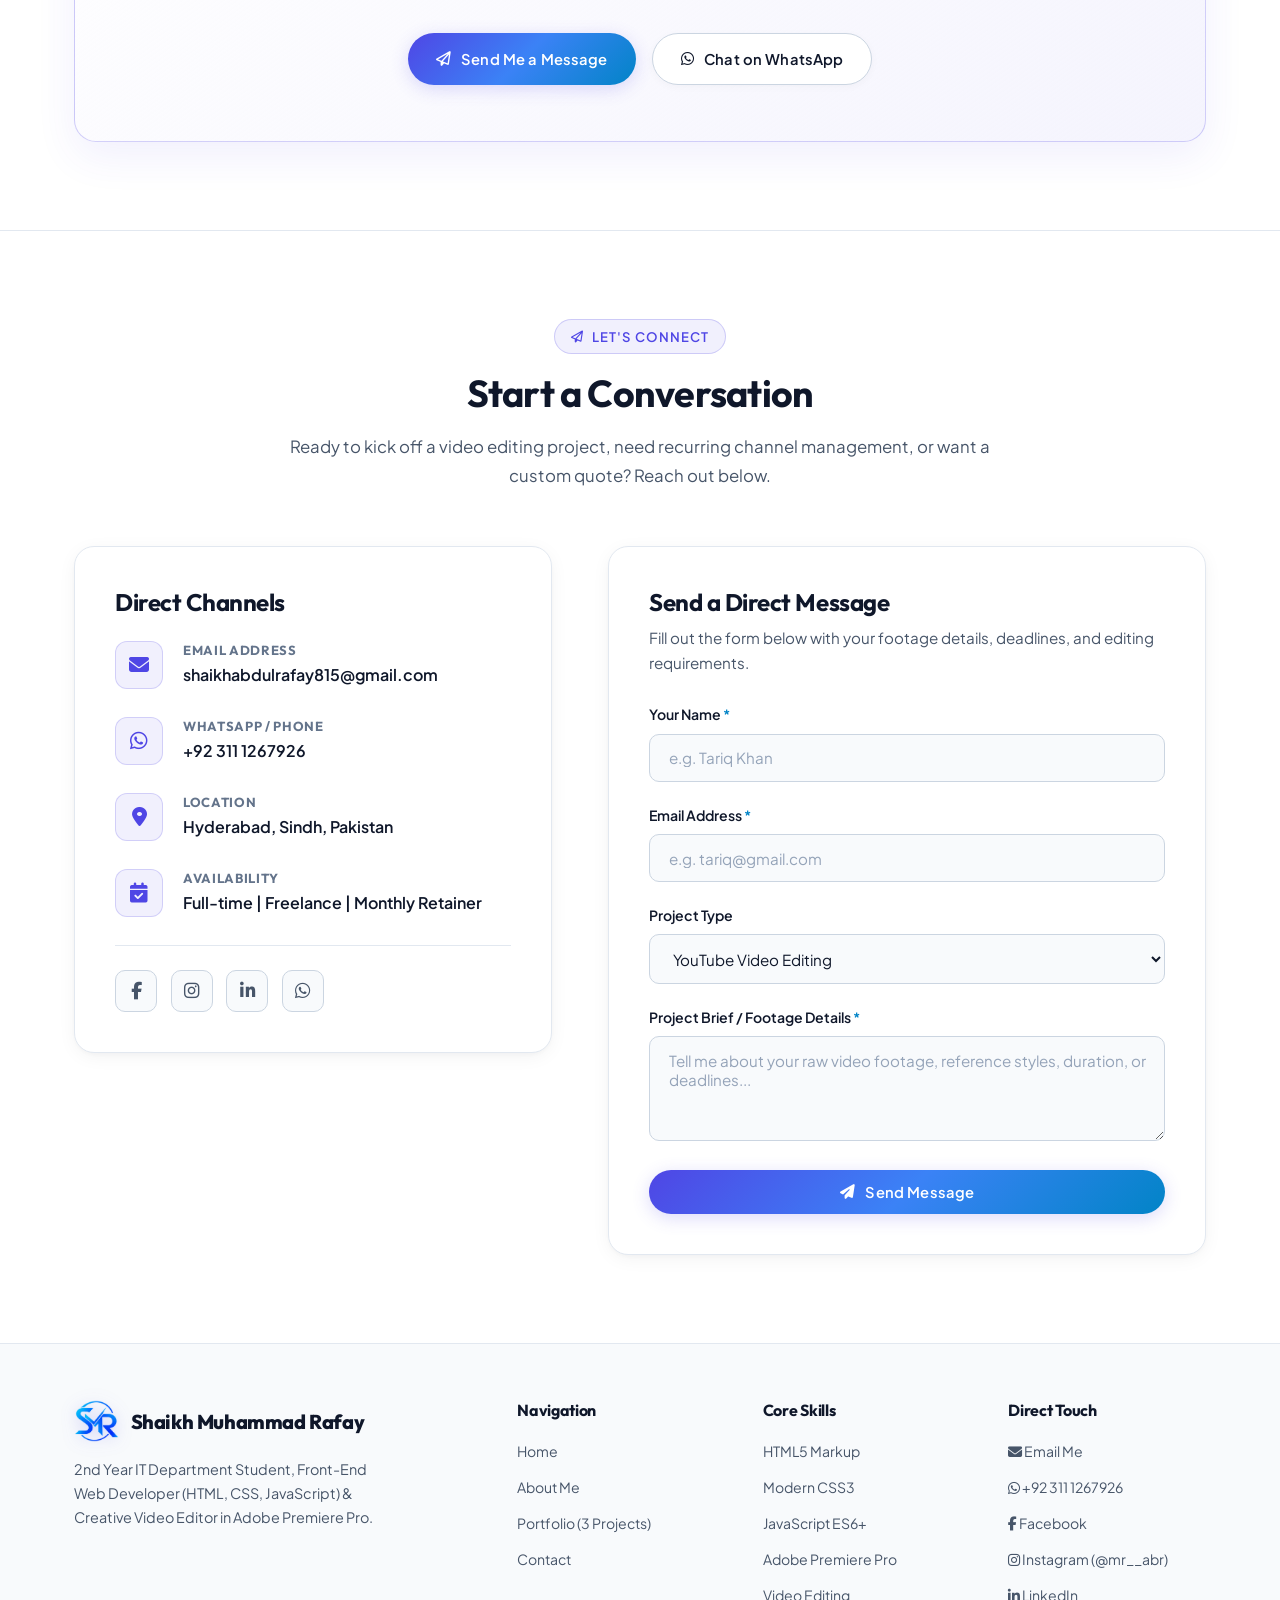
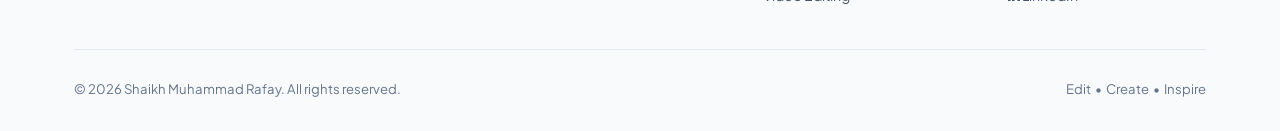
==== commit 983b03c9: "feat: remove marquee ribbon section, remove services section, lift hero profile photo position" ====
--- a/index.html
+++ b/index.html
@@ -32,7 +32,6 @@
         <ul class="nav-links">
           <li><a href="#home" class="nav-link active">Home</a></li>
           <li><a href="#about" class="nav-link">About</a></li>
-          <li><a href="#services" class="nav-link">Services</a></li>
           <li><a href="#portfolio" class="nav-link">Portfolio</a></li>
           <li><a href="#contact" class="nav-link">Contact</a></li>
         </ul>
@@ -244,79 +243,6 @@
     </div>
   </section>
 
-  <!-- Services Section (#services) -->
-  <section class="section" id="services">
-    <div class="container">
-      <div class="section-title-wrap">
-        <span class="section-badge"><i class="fa-solid fa-laptop-code"></i> What I Offer</span>
-        <h2 class="section-title">Web Development &amp; Video Editing Services</h2>
-        <p class="section-subtitle">
-          Practical technical and creative solutions tailored for modern businesses, personal brands, and digital creators.
-        </p>
-      </div>
-
-      <div class="services-grid">
-        
-        <div class="service-card">
-          <div class="service-icon-box">
-            <i class="fa-solid fa-code"></i>
-          </div>
-          <h3 class="service-title">Front-End Web Development</h3>
-          <p class="service-description">
-            Building responsive, semantic, and modern websites using HTML5, modular CSS3, and interactive JavaScript with cross-device compatibility.
-          </p>
-          <div class="service-pricing-badge">
-            <span>Specialty:</span>
-            <span class="service-price">HTML • CSS • JS</span>
-          </div>
-        </div>
-
-        <div class="service-card">
-          <div class="service-icon-box">
-            <i class="fa-solid fa-play"></i>
-          </div>
-          <h3 class="service-title">YouTube Video Editing</h3>
-          <p class="service-description">
-            Complete editing of long-form YouTube videos including smart jump cuts, smooth transitions, B-roll selection, chapters, and high-retention pacing.
-          </p>
-          <div class="service-pricing-badge">
-            <span>Specialty:</span>
-            <span class="service-price">Premiere Pro</span>
-          </div>
-        </div>
-
-        <div class="service-card">
-          <div class="service-icon-box">
-            <i class="fa-solid fa-mobile-screen"></i>
-          </div>
-          <h3 class="service-title">Short-Form Reels &amp; TikToks</h3>
-          <p class="service-description">
-            Fast-paced 9:16 vertical edits for Instagram Reels, YouTube Shorts, and TikTok with kinetic captions, sound effects, and strong 3-second hooks.
-          </p>
-          <div class="service-pricing-badge">
-            <span>Specialty:</span>
-            <span class="service-price">Viral 9:16 Edits</span>
-          </div>
-        </div>
-
-        <div class="service-card">
-          <div class="service-icon-box">
-            <i class="fa-solid fa-wand-magic-sparkles"></i>
-          </div>
-          <h3 class="service-title">Video Pacing &amp; Audio Mixing</h3>
-          <p class="service-description">
-            Sound design, clean audio leveling, background ambiance, and Lumetri color correction for professional presentation.
-          </p>
-          <div class="service-pricing-badge">
-            <span>Specialty:</span>
-            <span class="service-price">Sound &amp; Color</span>
-          </div>
-        </div>
-
-      </div>
-    </div>
-  </section>
-
   <!-- Featured Work Showcase Section (#portfolio) -->
   <section class="section" id="portfolio">
     <div class="container">
@@ -382,44 +308,14 @@
     </div>
   </section>
 
-  <!-- Tools & Skills Marquee Ribbon -->
-  <section class="marquee-section">
-    <div class="marquee-track">
-      <div class="marquee-item"><i class="fa-brands fa-html5"></i> HTML5 Markup</div>
-      <div class="marquee-item"><i class="fa-brands fa-css3-alt"></i> Modern CSS3</div>
-      <div class="marquee-item"><i class="fa-brands fa-js"></i> JavaScript ES6</div>
-      <div class="marquee-item"><i class="fa-solid fa-film"></i> Video Editing</div>
-      <div class="marquee-item"><i class="fa-solid fa-graduation-cap"></i> 2nd Year IT Student</div>
-      <div class="marquee-item"><i class="fa-solid fa-laptop-code"></i> Frontend Web</div>
-      <div class="marquee-item"><i class="fa-solid fa-wand-magic-sparkles"></i> Adobe Premiere Pro</div>
-      <div class="marquee-item"><i class="fa-brands fa-html5"></i> HTML5 Markup</div>
-      <div class="marquee-item"><i class="fa-brands fa-css3-alt"></i> Modern CSS3</div>
-      <div class="marquee-item"><i class="fa-brands fa-js"></i> JavaScript ES6</div>
-      <div class="marquee-item"><i class="fa-solid fa-film"></i> Video Editing</div>
-      <div class="marquee-item"><i class="fa-solid fa-graduation-cap"></i> 2nd Year IT Student</div>
-    </div>
-  </section>
-      <div class="marquee-item"><i class="fa-solid fa-palette"></i> Lumetri Color Grading</div>
-      <div class="marquee-item"><i class="fa-brands fa-facebook"></i> Meta Video Ads</div>
-      <!-- Duplicate for seamless loop -->
-      <div class="marquee-item"><i class="fa-solid fa-film"></i> Adobe Premiere Pro</div>
-      <div class="marquee-item"><i class="fa-brands fa-instagram"></i> Instagram Reels</div>
-      <div class="marquee-item"><i class="fa-brands fa-tiktok"></i> TikTok Creators</div>
-      <div class="marquee-item"><i class="fa-solid fa-clapperboard"></i> 4K Video Production</div>
-      <div class="marquee-item"><i class="fa-solid fa-headphones"></i> Sound Design &amp; SFX</div>
-      <div class="marquee-item"><i class="fa-solid fa-palette"></i> Lumetri Color Grading</div>
-      <div class="marquee-item"><i class="fa-brands fa-facebook"></i> Meta Video Ads</div>
-    </div>
-  </section>
-
   <!-- Call to Action Closing Banner -->
   <section class="section">
     <div class="container">
       <div class="cta-banner">
         <span class="section-badge"><i class="fa-solid fa-bolt"></i> Ready to Collaborate?</span>
-        <h2>Have a video project in mind or need a dedicated editor?</h2>
+        <h2>Have a project in mind or want to collaborate?</h2>
         <p>
-          Let's discuss how I can elevate your raw footage into engaging videos that grow your audience and increase retention.
+          Let's discuss how we can build clean web experiences or craft high-retention video stories together.
         </p>
         <div style="display: flex; gap: 1rem; justify-content: center; flex-wrap: wrap;">
           <a href="#contact" class="btn btn-primary">
@@ -575,21 +471,20 @@
           <h4>Navigation</h4>
           <ul class="footer-links">
             <li><a href="#home">Home</a></li>
-            <li><a href="#about">About Story</a></li>
-            <li><a href="#services">Services</a></li>
+            <li><a href="#about">About Me</a></li>
             <li><a href="#portfolio">Portfolio (3 Projects)</a></li>
             <li><a href="#contact">Contact</a></li>
           </ul>
         </div>
 
         <div class="footer-col">
-          <h4>Core Offerings</h4>
+          <h4>Core Skills</h4>
           <ul class="footer-links">
-            <li><a href="#services">HTML, CSS, JS Web Dev</a></li>
-            <li><a href="#services">YouTube Video Editing</a></li>
-            <li><a href="#services">Reels &amp; TikTok Shorts</a></li>
-            <li><a href="#services">Audio &amp; Video Pacing</a></li>
-            <li><a href="#services">IT &amp; Digital Solutions</a></li>
+            <li><a href="#about">HTML5 Markup</a></li>
+            <li><a href="#about">Modern CSS3</a></li>
+            <li><a href="#about">JavaScript ES6+</a></li>
+            <li><a href="#about">Adobe Premiere Pro</a></li>
+            <li><a href="#about">Video Editing</a></li>
           </ul>
         </div>
 
--- a/css/style.css
+++ b/css/style.css
@@ -471,6 +471,7 @@
   display: flex;
   justify-content: center;
   align-items: center;
+  margin-top: -3rem; /* Lifted image card higher */
 }
 
 .profile-card-wrapper {
@@ -486,7 +487,7 @@
 }
 
 .profile-card-wrapper:hover {
-  transform: translateY(-6px);
+  transform: translateY(-8px);
   box-shadow: 0 28px 55px rgba(79, 70, 229, 0.18), 0 8px 24px rgba(0, 0, 0, 0.06);
   border-color: rgba(2, 132, 199, 0.45);
 }
@@ -506,7 +507,7 @@
   width: 100%;
   height: 100%;
   object-fit: cover;
-  object-position: center 10%;
+  object-position: center 0%; /* Lifted portrait photo higher to frame face perfectly */
   display: block;
   transition: transform 0.6s cubic-bezier(0.16, 1, 0.3, 1);
 }
@@ -1246,6 +1247,9 @@
     grid-template-columns: 1fr;
     text-align: center;
     gap: 3rem;
+  }
+  .hero-visual {
+    margin-top: -0.5rem;
   }
   .hero-bio {
     margin-left: auto;
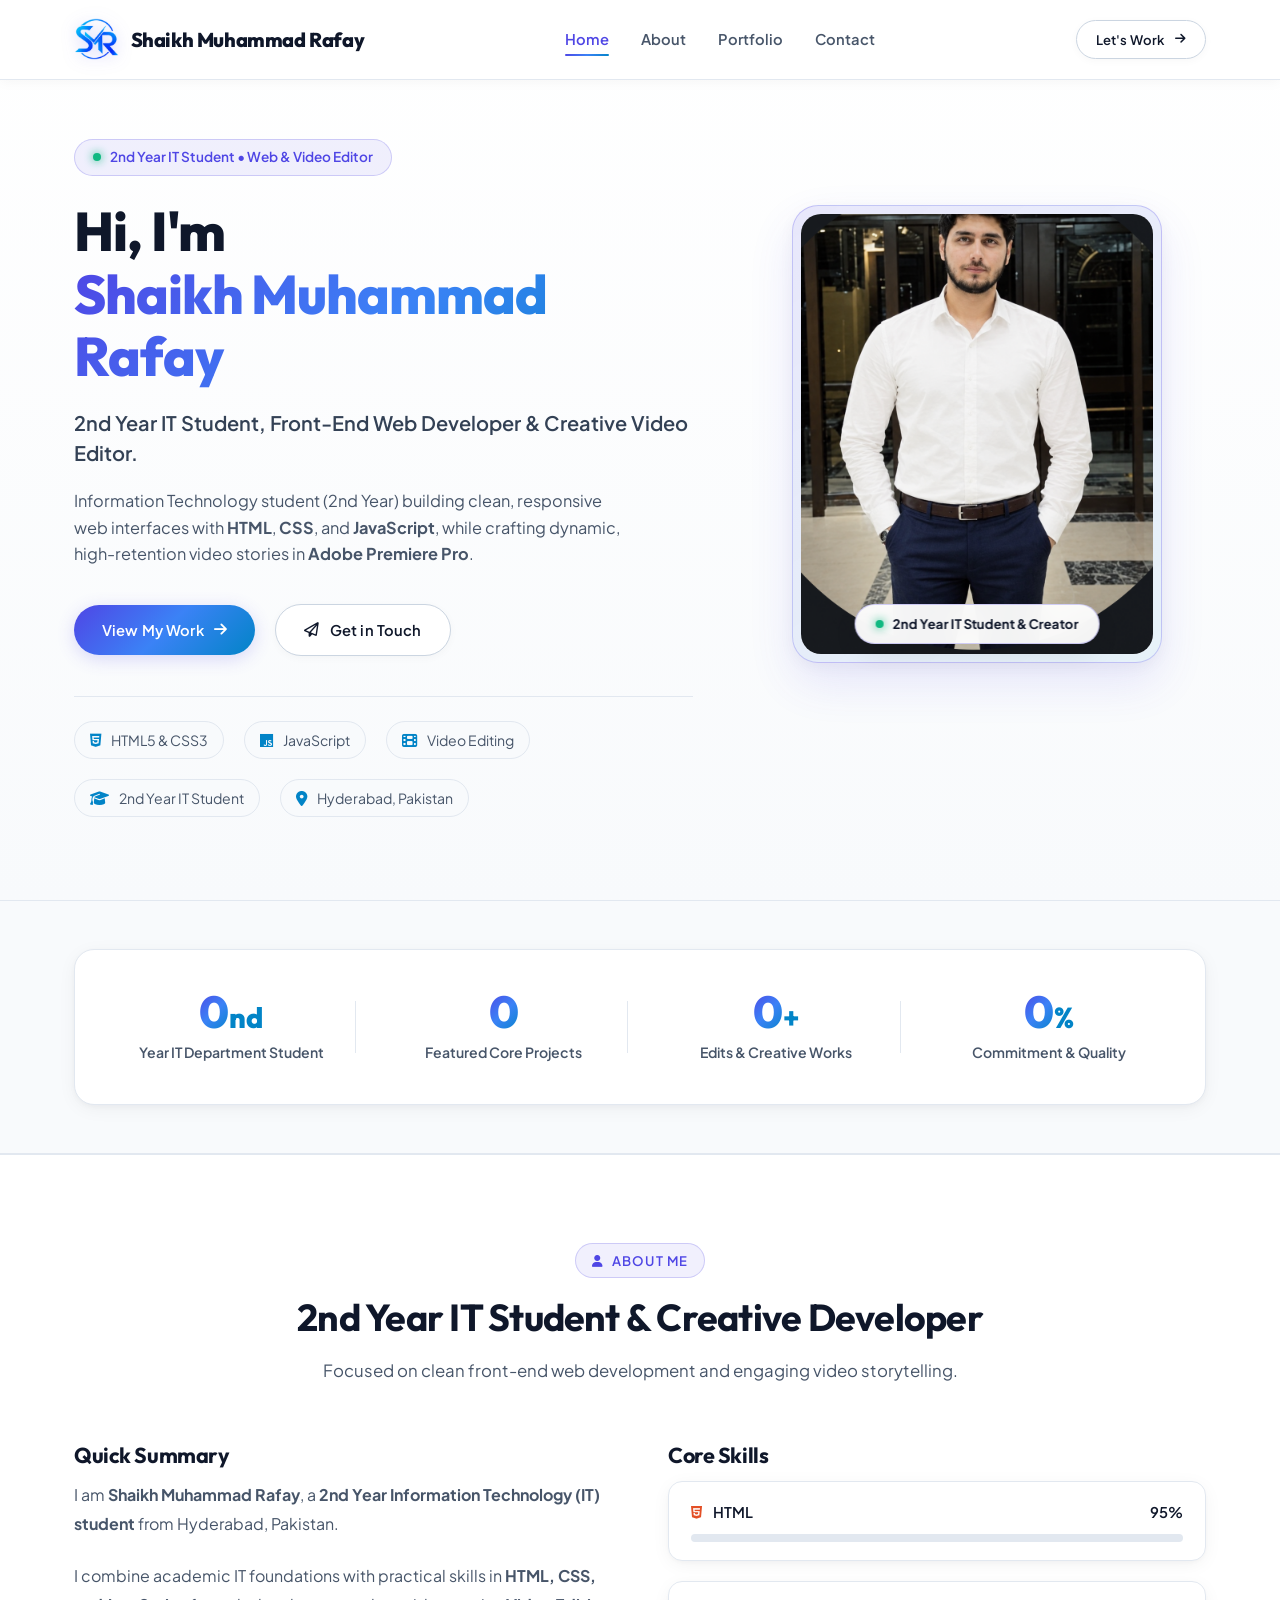
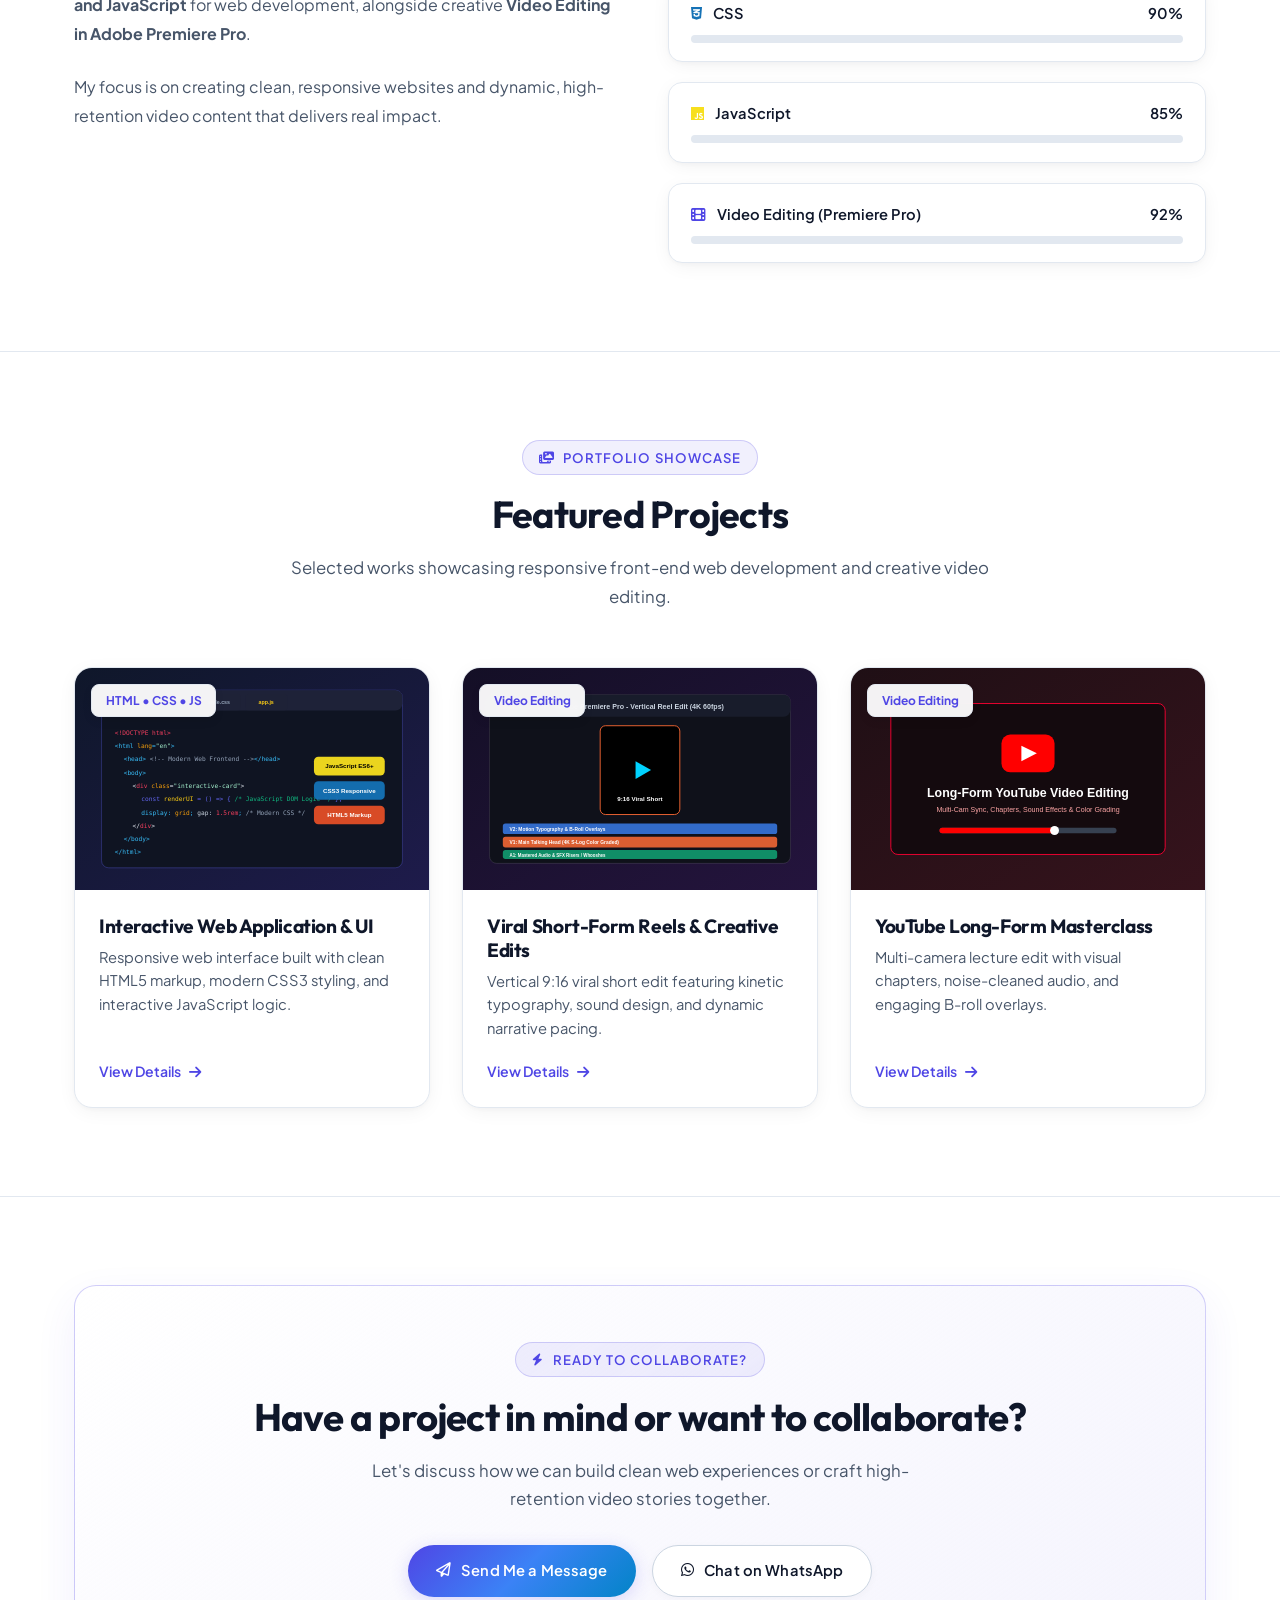
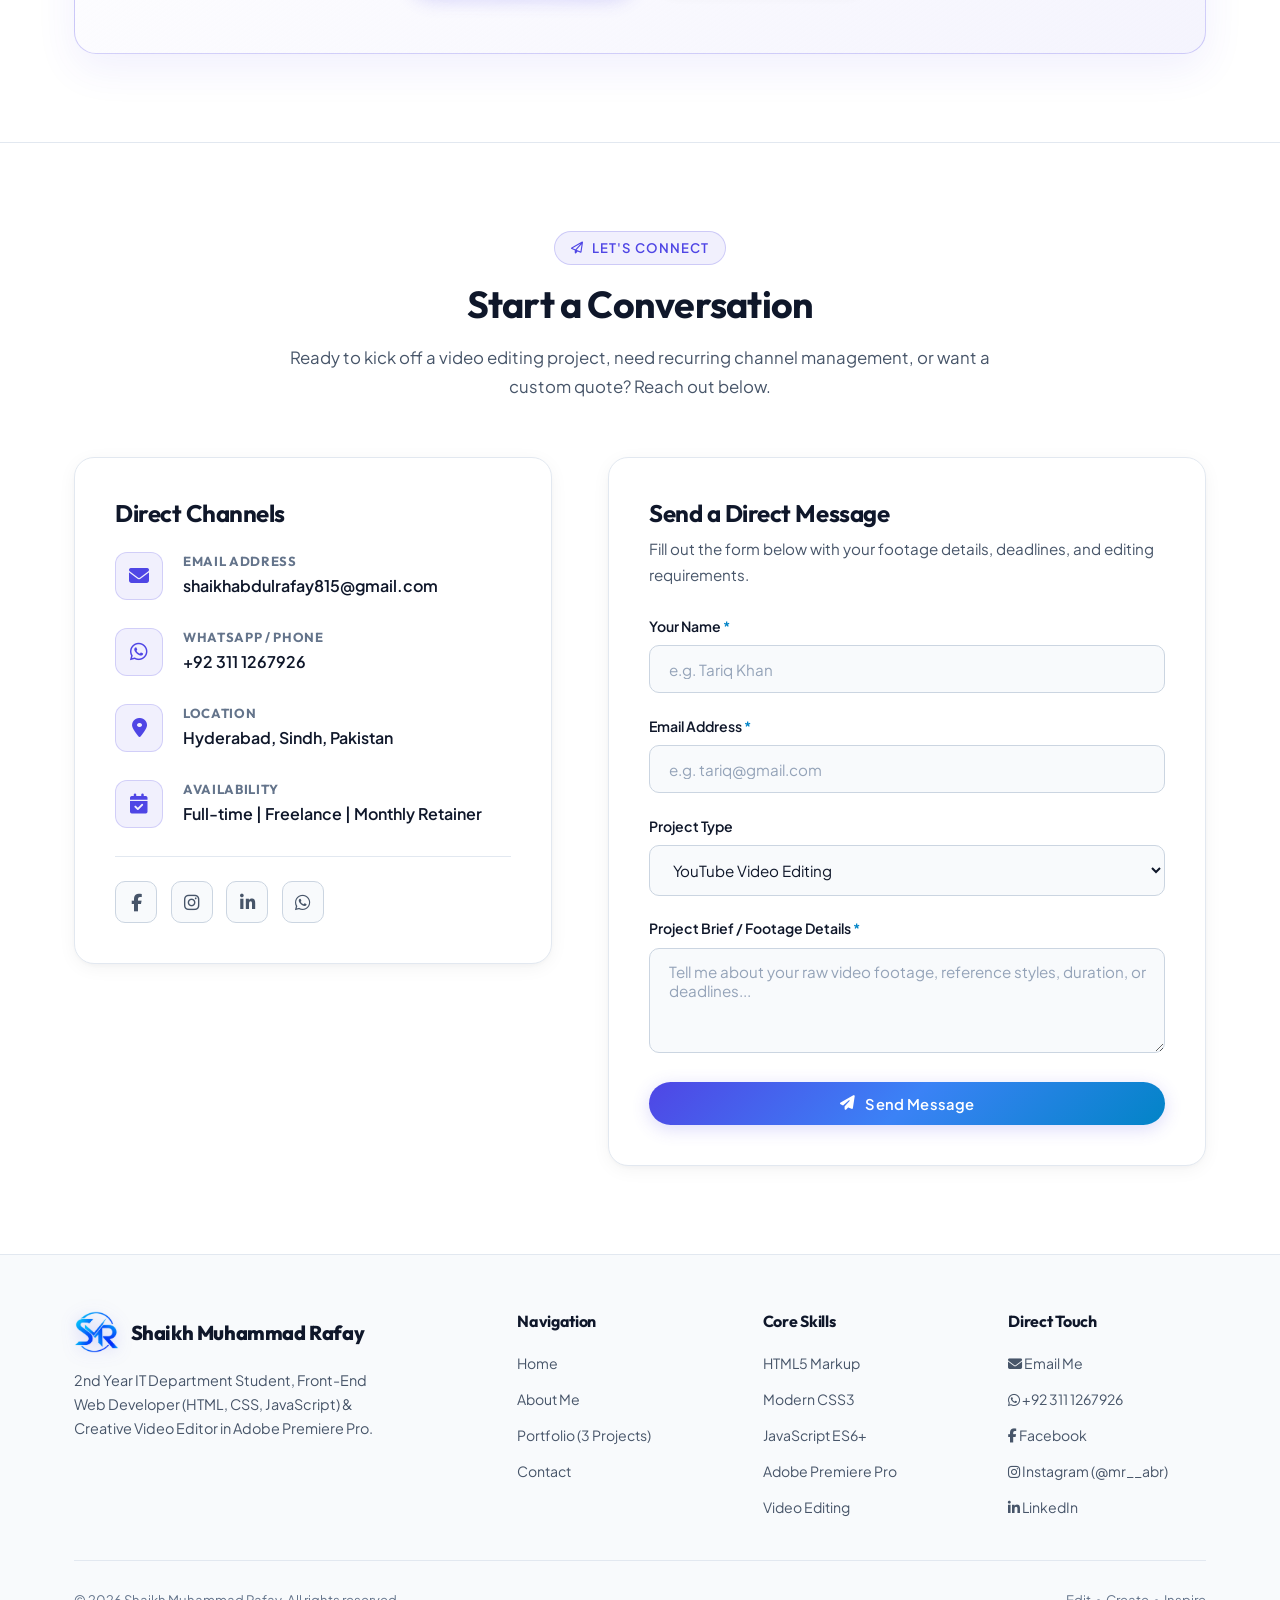
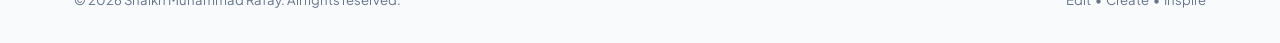
==== commit c38389c6: "feat: lift hero image higher and simplify about section" ====
--- a/index.html
+++ b/index.html
@@ -170,36 +170,36 @@
   <section class="section" id="about">
     <div class="container">
       <div class="section-title-wrap">
-        <span class="section-badge"><i class="fa-solid fa-graduation-cap"></i> Academic &amp; Creative Profile</span>
-        <h2 class="section-title">2nd Year IT Student &amp; Creative Technologist</h2>
+        <span class="section-badge"><i class="fa-solid fa-user"></i> About Me</span>
+        <h2 class="section-title">2nd Year IT Student &amp; Creative Developer</h2>
         <p class="section-subtitle">
-          Combining Information Technology foundations with responsive front-end web development and high-impact video storytelling.
+          Focused on clean front-end web development and engaging video storytelling.
         </p>
       </div>
 
       <div class="about-grid-content">
-        <!-- Story / Background -->
+        <!-- Story / Background (Short & Simple) -->
         <div class="about-bio-text">
-          <h3 style="font-size: 1.5rem; margin-bottom: 1rem; color: var(--text-main);">My Story &amp; Academic Journey</h3>
+          <h3 style="font-size: 1.35rem; margin-bottom: 0.75rem; color: var(--text-main);">Quick Summary</h3>
           <p>
-            I am <strong>Shaikh Muhammad Rafay</strong>, currently pursuing my studies as a <strong>2nd Year student in the Information Technology (IT) Department</strong>.
+            I am <strong>Shaikh Muhammad Rafay</strong>, a <strong>2nd Year Information Technology (IT) student</strong> from Hyderabad, Pakistan.
           </p>
           <p>
-            My passion lies at the intersection of web technology and creative digital media. On the web side, I build responsive, modern interfaces using <strong>HTML</strong>, <strong>CSS</strong>, and <strong>JavaScript</strong>. On the media side, I craft high-retention video stories and dynamic content using <strong>Adobe Premiere Pro</strong>.
+            I combine academic IT foundations with practical skills in <strong>HTML, CSS, and JavaScript</strong> for web development, alongside creative <strong>Video Editing in Adobe Premiere Pro</strong>.
           </p>
           <p>
-            Whether it is developing clean, responsive web layouts or editing engaging video reels and long-form YouTube content, I approach every project with focus, problem-solving skills, and a commitment to quality.
+            My focus is on creating clean, responsive websites and dynamic, high-retention video content that delivers real impact.
           </p>
         </div>
 
         <!-- Animated Progress Bars / Core Skills -->
         <div>
-          <h3 style="font-size: 1.5rem; margin-bottom: 1rem; color: var(--text-main);">Core Skills &amp; Proficiencies</h3>
+          <h3 style="font-size: 1.35rem; margin-bottom: 0.75rem; color: var(--text-main);">Core Skills</h3>
           <div class="skills-progress-list">
             
             <div class="skill-bar-card">
               <div class="skill-info">
-                <span><i class="fa-brands fa-html5" style="color: #e34f26; margin-right: 0.5rem;"></i> HTML (Semantic Markup &amp; Structure)</span>
+                <span><i class="fa-brands fa-html5" style="color: #e34f26; margin-right: 0.5rem;"></i> HTML</span>
                 <span>95%</span>
               </div>
               <div class="skill-track">
@@ -209,7 +209,7 @@
 
             <div class="skill-bar-card">
               <div class="skill-info">
-                <span><i class="fa-brands fa-css3-alt" style="color: #1572b6; margin-right: 0.5rem;"></i> CSS (Responsive Design, Flexbox &amp; Grid)</span>
+                <span><i class="fa-brands fa-css3-alt" style="color: #1572b6; margin-right: 0.5rem;"></i> CSS</span>
                 <span>90%</span>
               </div>
               <div class="skill-track">
@@ -219,7 +219,7 @@
 
             <div class="skill-bar-card">
               <div class="skill-info">
-                <span><i class="fa-brands fa-js" style="color: #f7df1e; margin-right: 0.5rem;"></i> JavaScript (DOM Interaction &amp; ES6+ Logic)</span>
+                <span><i class="fa-brands fa-js" style="color: #f7df1e; margin-right: 0.5rem;"></i> JavaScript</span>
                 <span>85%</span>
               </div>
               <div class="skill-track">
@@ -229,7 +229,7 @@
 
             <div class="skill-bar-card">
               <div class="skill-info">
-                <span><i class="fa-solid fa-film" style="color: #4f46e5; margin-right: 0.5rem;"></i> Video Editing (Premiere Pro, Pacing &amp; Audio)</span>
+                <span><i class="fa-solid fa-film" style="color: #4f46e5; margin-right: 0.5rem;"></i> Video Editing (Premiere Pro)</span>
                 <span>92%</span>
               </div>
               <div class="skill-track">
--- a/css/style.css
+++ b/css/style.css
@@ -471,13 +471,13 @@
   display: flex;
   justify-content: center;
   align-items: center;
-  margin-top: -3rem; /* Lifted image card higher */
+  margin-top: -5.5rem; /* Lifted image card noticeably higher */
 }
 
 .profile-card-wrapper {
   position: relative;
   width: 100%;
-  max-width: 380px;
+  max-width: 370px;
   border-radius: 26px;
   padding: 8px;
   background: linear-gradient(145deg, rgba(79, 70, 229, 0.12), rgba(2, 132, 199, 0.08));
@@ -507,13 +507,14 @@
   width: 100%;
   height: 100%;
   object-fit: cover;
-  object-position: center 0%; /* Lifted portrait photo higher to frame face perfectly */
+  object-position: center 0%;
+  transform: scale(1.14) translateY(-14px); /* Shifts photo inside the frame higher to clearly show upper body and face */
   display: block;
   transition: transform 0.6s cubic-bezier(0.16, 1, 0.3, 1);
 }
 
 .profile-card-wrapper:hover .profile-image-container img {
-  transform: scale(1.04);
+  transform: scale(1.18) translateY(-16px);
 }
 
 .hero-photo-tag {
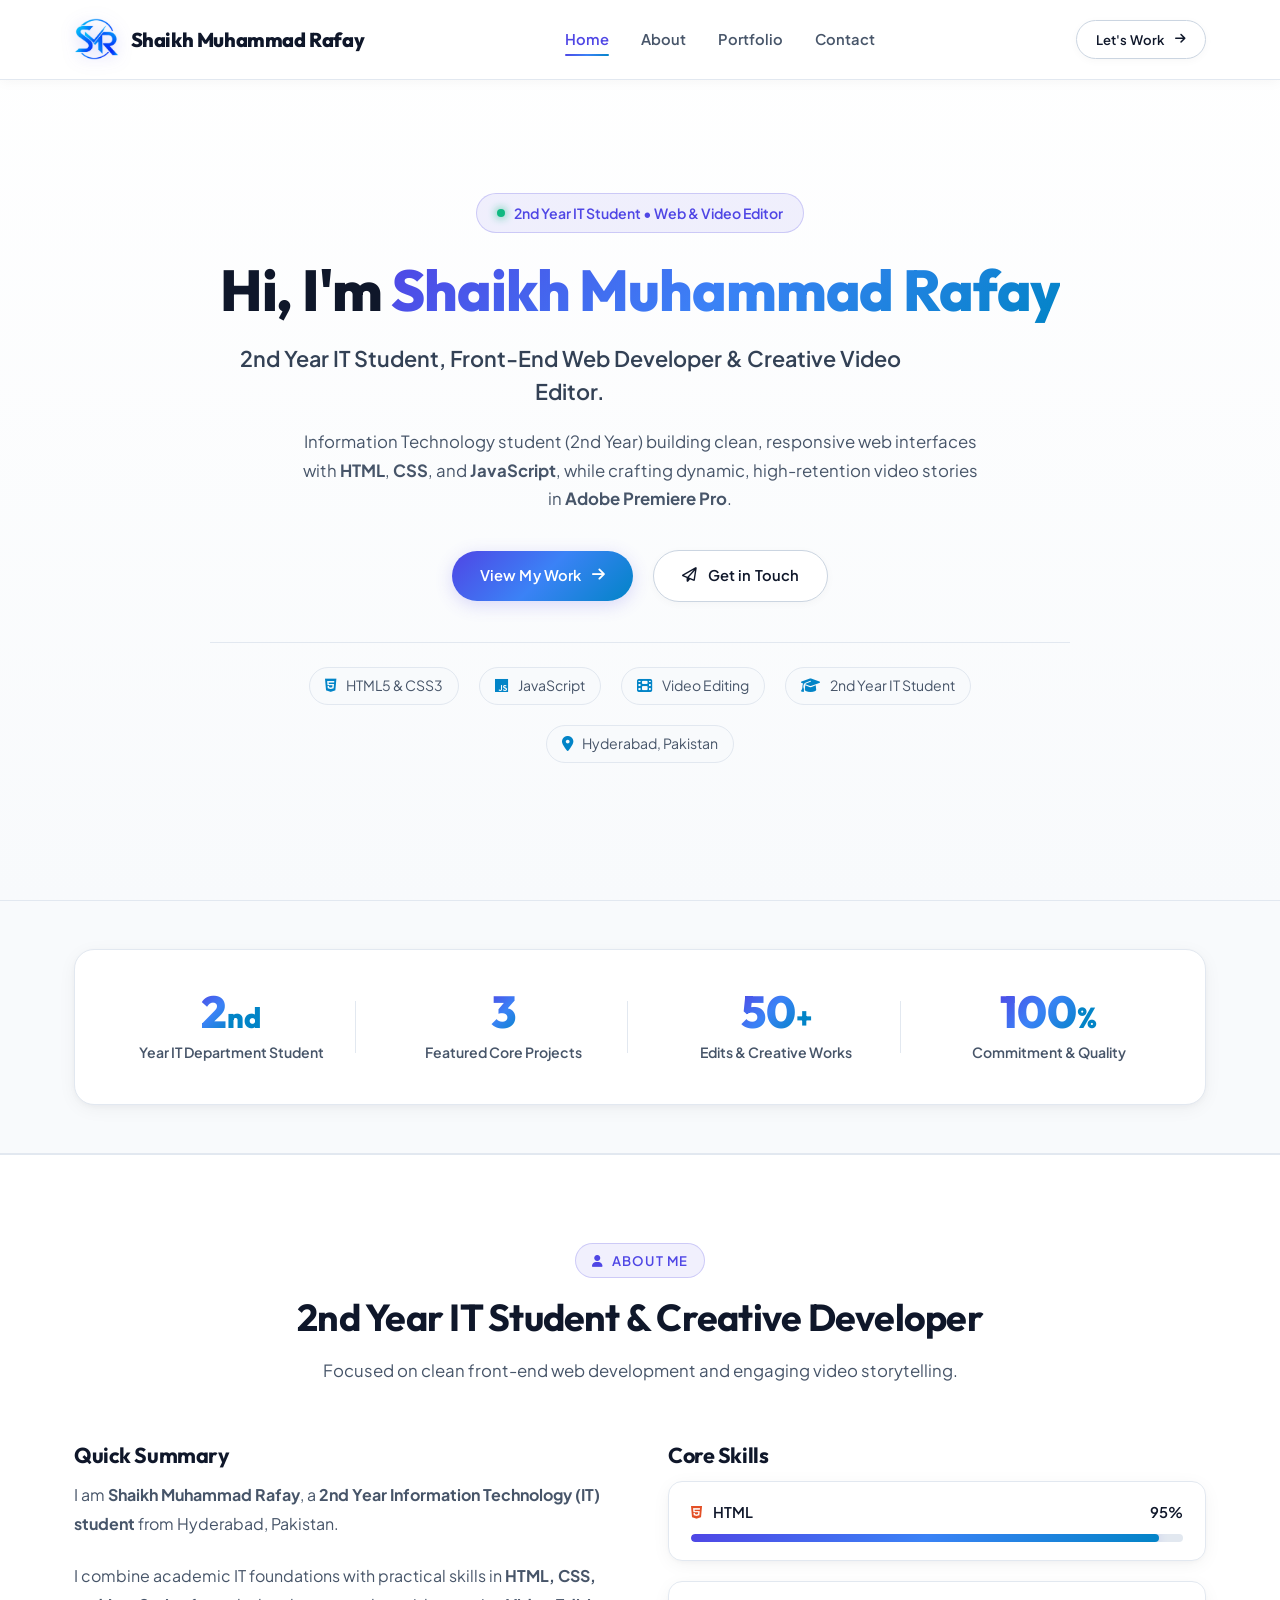
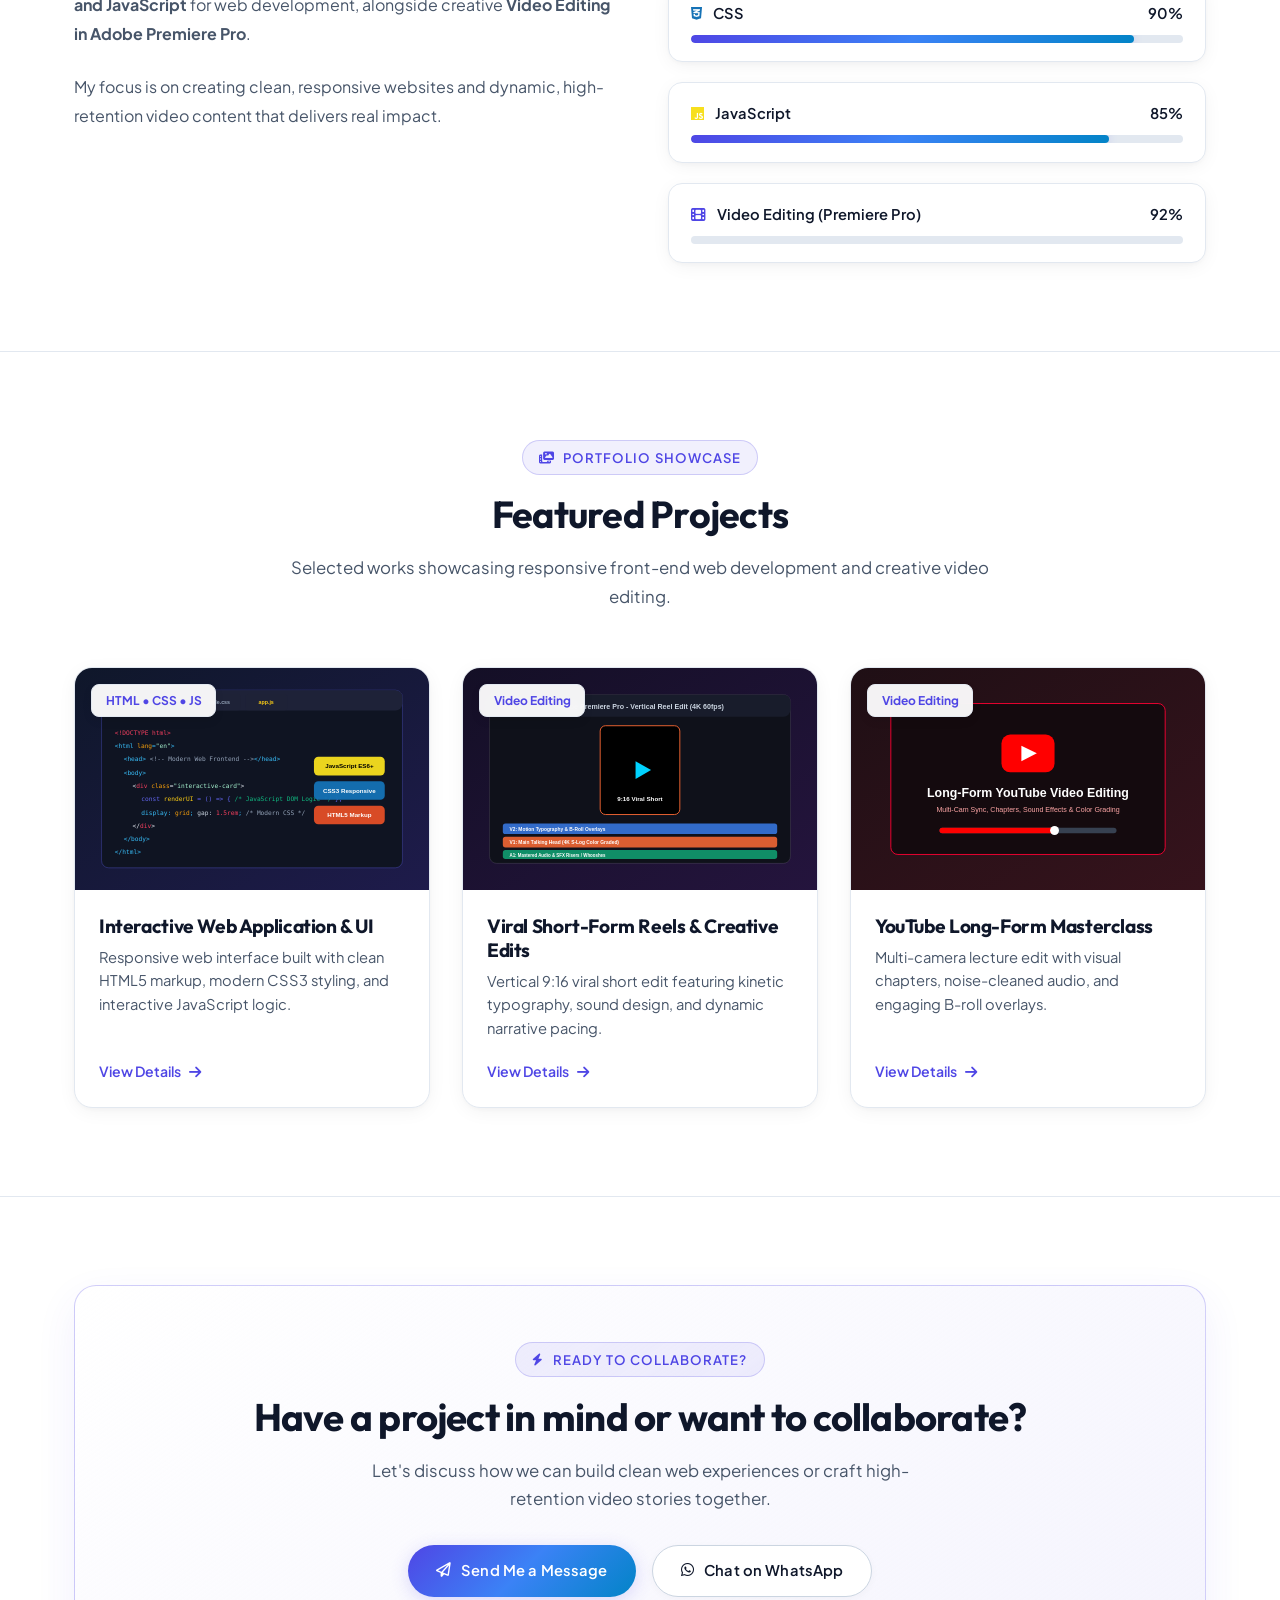
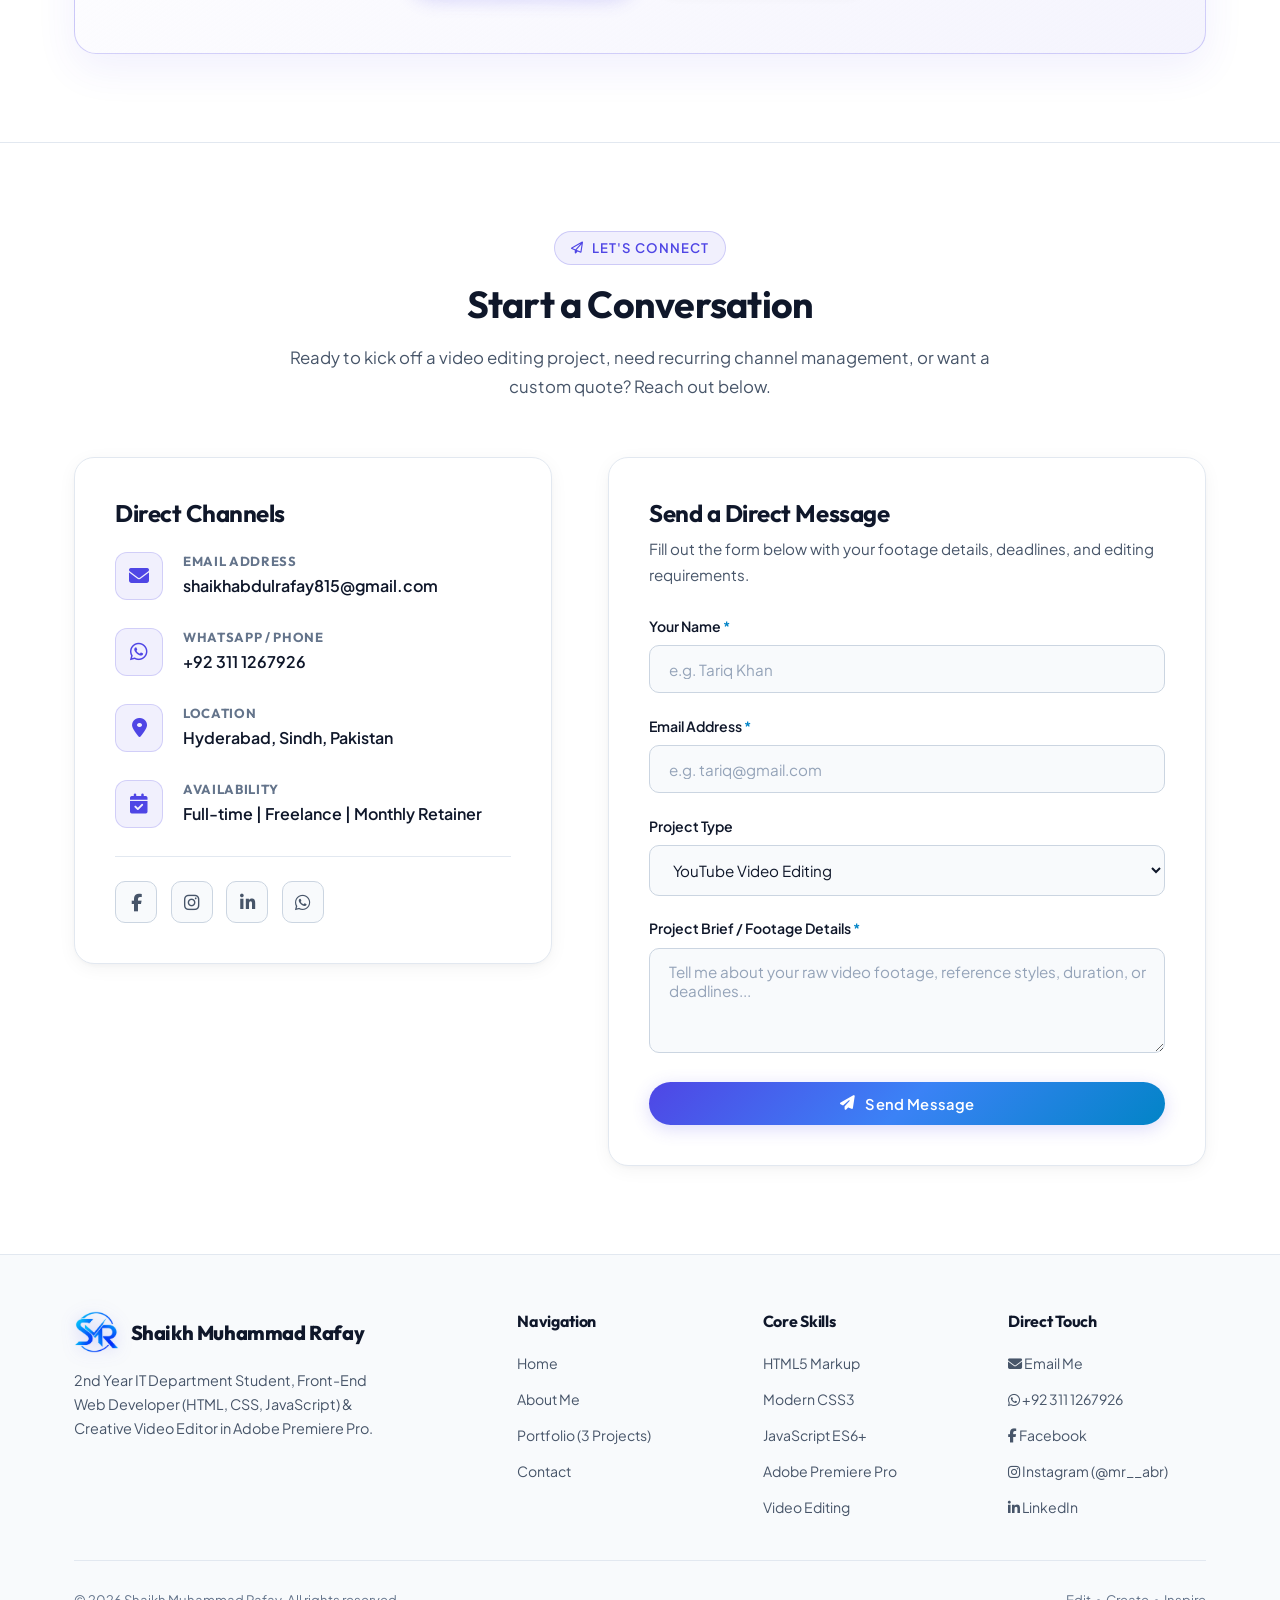
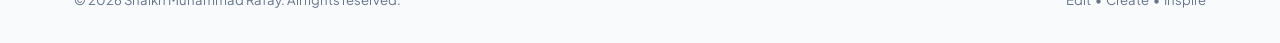
==== commit 645fc451: "feat: completely remove hero profile photo and center hero layout" ====
--- a/index.html
+++ b/index.html
@@ -104,19 +104,6 @@
             <div class="badge-item">
               <i class="fa-solid fa-location-dot"></i>
               <span>Hyderabad, Pakistan</span>
-            </div>
-          </div>
-        </div>
-
-        <!-- Visual Profile Frame with User's Photo -->
-        <div class="hero-visual">
-          <div class="profile-card-wrapper">
-            <div class="profile-image-container">
-              <img src="assets/rafay-portrait.png" alt="Shaikh Muhammad Rafay - 2nd Year IT Student & Video Editor">
-            </div>
-            <div class="hero-photo-tag">
-              <span class="status-indicator-dot"></span>
-              <span>2nd Year IT Student &amp; Creator</span>
             </div>
           </div>
         </div>
--- a/css/style.css
+++ b/css/style.css
@@ -380,21 +380,23 @@
 }
 
 .hero-grid {
-  display: grid;
-  grid-template-columns: 1.15fr 0.85fr;
-  align-items: center;
-  gap: 3.5rem;
+  display: flex;
+  flex-direction: column;
+  align-items: center;
+  text-align: center;
+  max-width: 860px;
+  margin: 0 auto;
 }
 
 .hero-greeting {
   display: inline-flex;
   align-items: center;
   gap: 0.6rem;
-  padding: 0.4rem 1.1rem;
+  padding: 0.45rem 1.25rem;
   background: rgba(79, 70, 229, 0.08);
   border: 1px solid rgba(79, 70, 229, 0.22);
   border-radius: 9999px;
-  font-size: 0.85rem;
+  font-size: 0.88rem;
   font-weight: 600;
   color: var(--accent-primary);
   margin-bottom: 1.5rem;
@@ -409,7 +411,7 @@
 }
 
 .hero-title {
-  font-size: 3.4rem;
+  font-size: 3.6rem;
   font-weight: 800;
   line-height: 1.15;
   margin-bottom: 1.25rem;
@@ -417,24 +419,29 @@
 }
 
 .hero-tagline {
-  font-size: 1.25rem;
+  font-size: 1.35rem;
   color: #334155;
   font-weight: 600;
   margin-bottom: 1.25rem;
   line-height: 1.5;
+  max-width: 720px;
 }
 
 .hero-bio {
-  font-size: 1.02rem;
+  font-size: 1.05rem;
   color: var(--text-muted);
   margin-bottom: 2.25rem;
-  max-width: 560px;
+  max-width: 680px;
+  margin-left: auto;
+  margin-right: auto;
+  line-height: 1.7;
 }
 
 .hero-cta-group {
   display: flex;
   flex-wrap: wrap;
   align-items: center;
+  justify-content: center;
   gap: 1.25rem;
   margin-bottom: 2.5rem;
 }
@@ -443,6 +450,7 @@
   display: flex;
   flex-wrap: wrap;
   align-items: center;
+  justify-content: center;
   gap: 1.25rem;
   padding-top: 1.5rem;
   border-top: 1px solid var(--border-subtle);
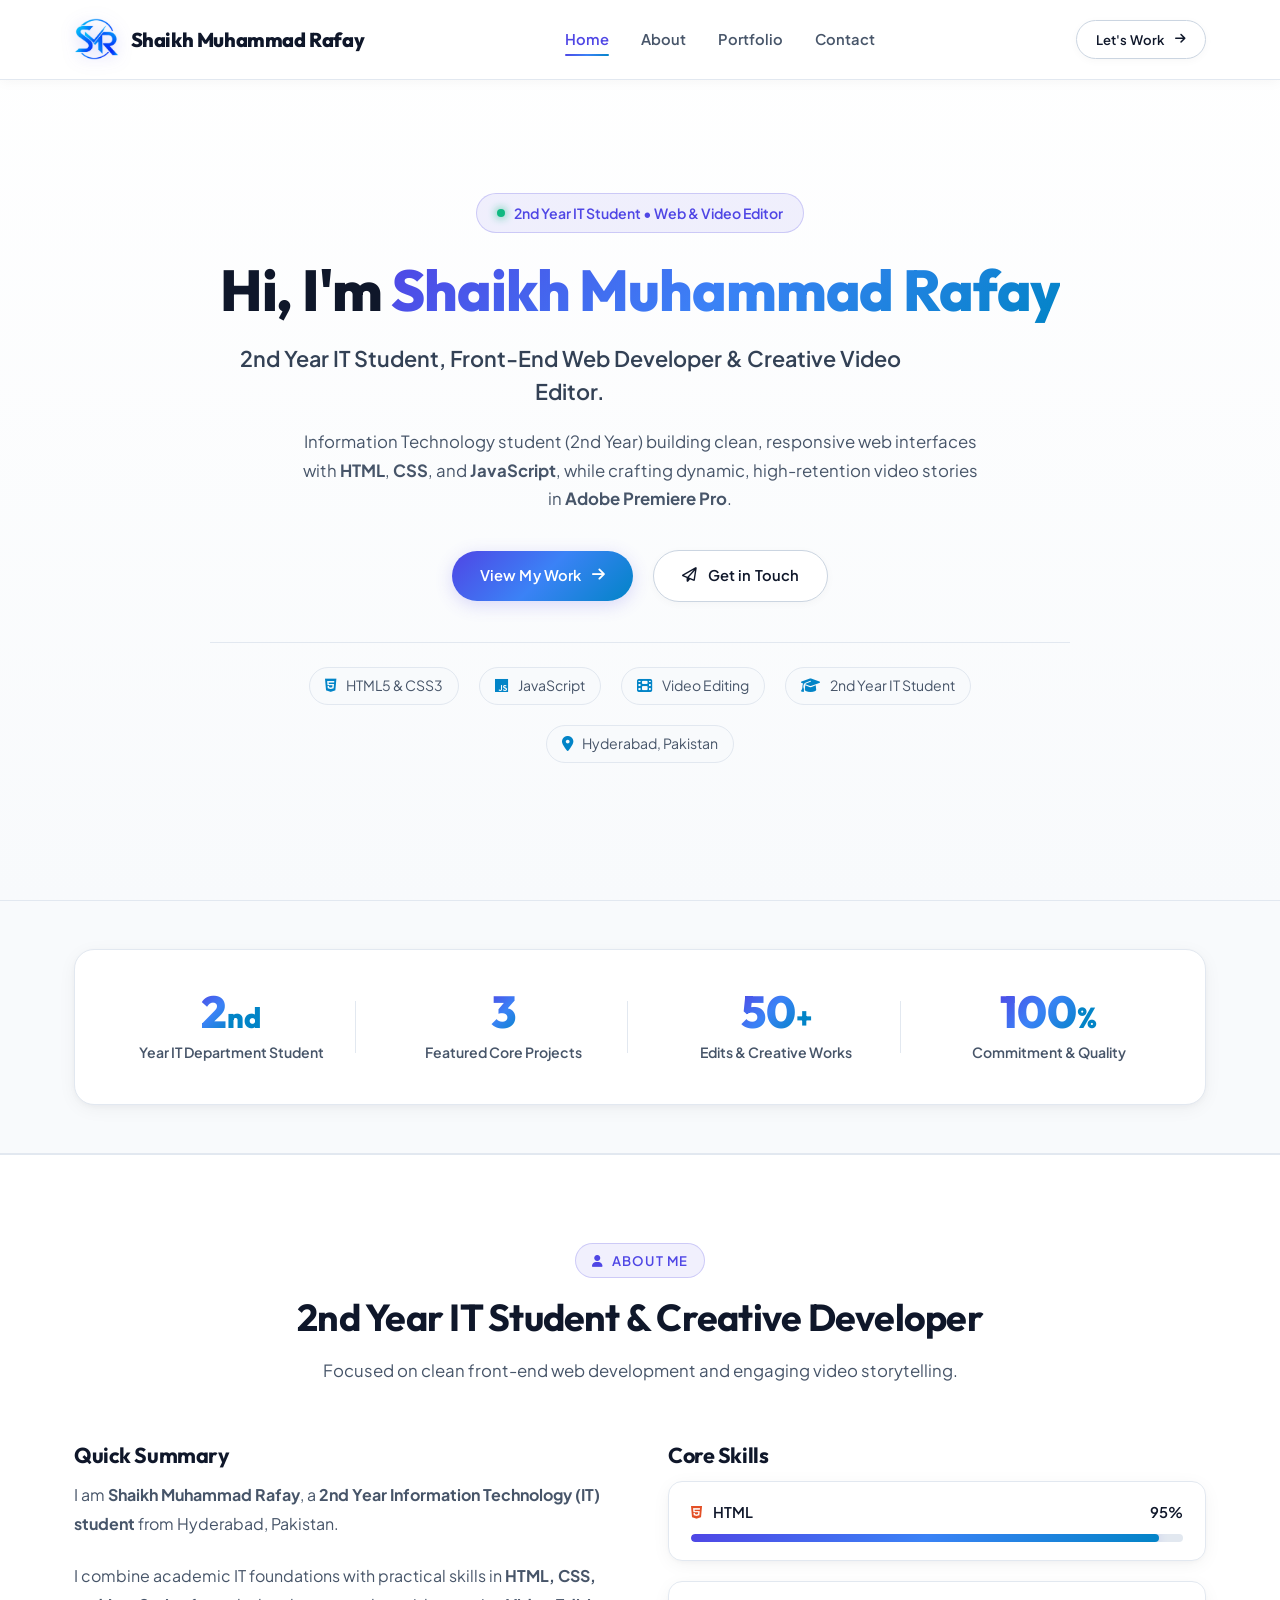
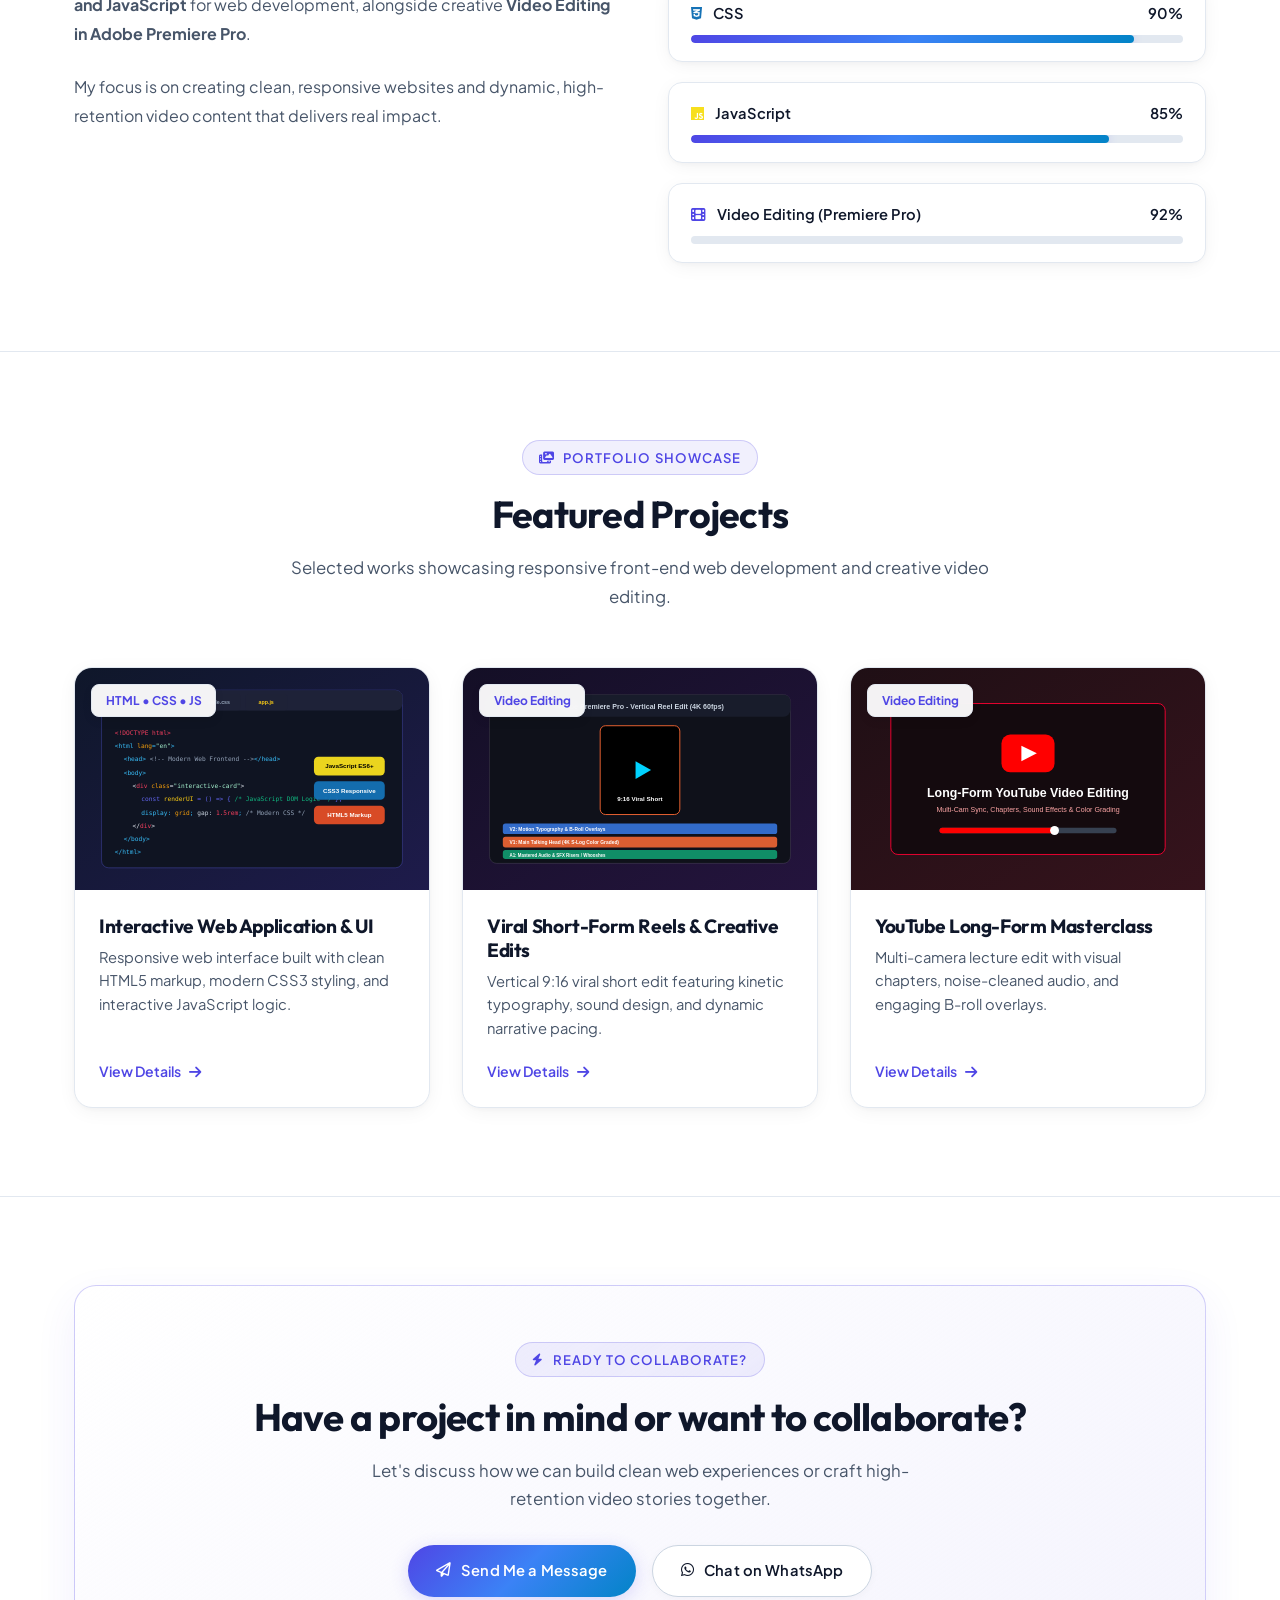
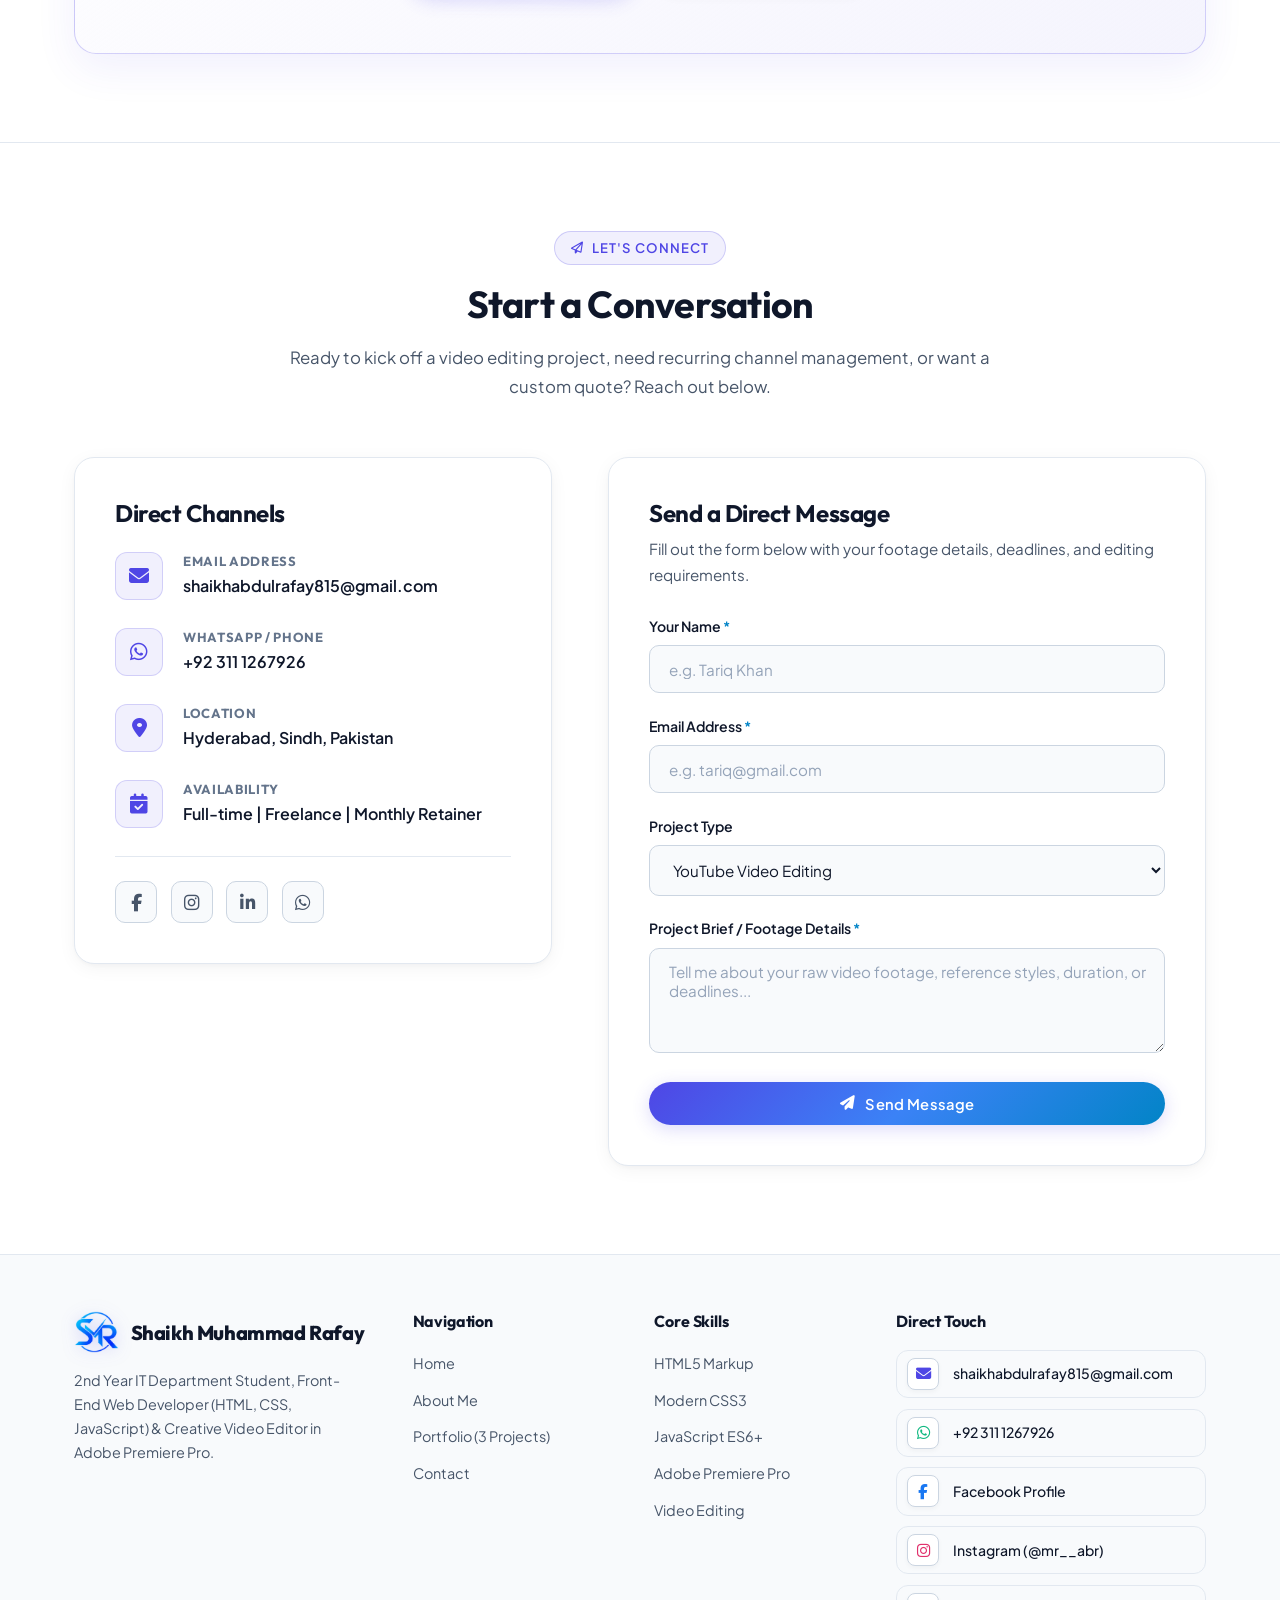
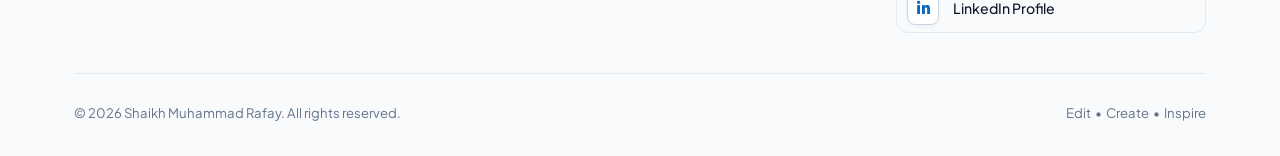
==== commit d2451bfd: "feat: redesign footer Direct Touch into sleek professional contact badges" ====
--- a/index.html
+++ b/index.html
@@ -475,14 +475,39 @@
           </ul>
         </div>
 
-        <div class="footer-col">
+        <div class="footer-col footer-contact-col">
           <h4>Direct Touch</h4>
-          <ul class="footer-links">
-            <li><a href="mailto:shaikhabdulrafay815@gmail.com"><i class="fa-solid fa-envelope"></i> Email Me</a></li>
-            <li><a href="https://api.whatsapp.com/send/?phone=923111267926&text&type=phone_number&app_absent=0" target="_blank"><i class="fa-brands fa-whatsapp"></i> +92 311 1267926</a></li>
-            <li><a href="https://www.facebook.com/profile.php?id=61582829904019" target="_blank"><i class="fa-brands fa-facebook-f"></i> Facebook</a></li>
-            <li><a href="https://www.instagram.com/mr__abr/" target="_blank"><i class="fa-brands fa-instagram"></i> Instagram (@mr__abr)</a></li>
-            <li><a href="https://www.linkedin.com/in/abdul-rafay-944406398/" target="_blank"><i class="fa-brands fa-linkedin-in"></i> LinkedIn</a></li>
+          <ul class="footer-contact-list">
+            <li>
+              <a href="mailto:shaikhabdulrafay815@gmail.com" class="footer-contact-link">
+                <span class="contact-link-icon email-icon"><i class="fa-solid fa-envelope"></i></span>
+                <span class="contact-link-text">shaikhabdulrafay815@gmail.com</span>
+              </a>
+            </li>
+            <li>
+              <a href="https://api.whatsapp.com/send/?phone=923111267926&text&type=phone_number&app_absent=0" target="_blank" class="footer-contact-link">
+                <span class="contact-link-icon whatsapp-icon"><i class="fa-brands fa-whatsapp"></i></span>
+                <span class="contact-link-text">+92 311 1267926</span>
+              </a>
+            </li>
+            <li>
+              <a href="https://www.facebook.com/profile.php?id=61582829904019" target="_blank" class="footer-contact-link">
+                <span class="contact-link-icon facebook-icon"><i class="fa-brands fa-facebook-f"></i></span>
+                <span class="contact-link-text">Facebook Profile</span>
+              </a>
+            </li>
+            <li>
+              <a href="https://www.instagram.com/mr__abr/" target="_blank" class="footer-contact-link">
+                <span class="contact-link-icon instagram-icon"><i class="fa-brands fa-instagram"></i></span>
+                <span class="contact-link-text">Instagram (@mr__abr)</span>
+              </a>
+            </li>
+            <li>
+              <a href="https://www.linkedin.com/in/abdul-rafay-944406398/" target="_blank" class="footer-contact-link">
+                <span class="contact-link-icon linkedin-icon"><i class="fa-brands fa-linkedin-in"></i></span>
+                <span class="contact-link-text">LinkedIn Profile</span>
+              </a>
+            </li>
           </ul>
         </div>
 
--- a/css/style.css
+++ b/css/style.css
@@ -1201,7 +1201,7 @@
 
 .footer-grid {
   display: grid;
-  grid-template-columns: 2fr 1fr 1fr 1fr;
+  grid-template-columns: 1.5fr 1fr 1fr 1.6fr;
   gap: 3rem;
   margin-bottom: 2.5rem;
 }
@@ -1217,23 +1217,96 @@
   font-size: 1rem;
   margin-bottom: 1.15rem;
   color: var(--text-main);
+  font-weight: 700;
+  letter-spacing: -0.01em;
 }
 
 .footer-links {
   list-style: none;
   display: flex;
   flex-direction: column;
-  gap: 0.6rem;
+  gap: 0.65rem;
 }
 
 .footer-links a {
   color: var(--text-muted);
-  font-size: 0.88rem;
+  font-size: 0.9rem;
+  display: inline-flex;
+  align-items: center;
+  transition: all 0.2s ease;
 }
 
 .footer-links a:hover {
   color: var(--accent-primary);
-  padding-left: 3px;
+  transform: translateX(3px);
+}
+
+/* --- Footer Contact List (Professional Styling) --- */
+.footer-contact-list {
+  list-style: none;
+  display: flex;
+  flex-direction: column;
+  gap: 0.65rem;
+}
+
+.footer-contact-link {
+  display: inline-flex;
+  align-items: center;
+  gap: 0.85rem;
+  padding: 0.45rem 0.65rem;
+  border-radius: 12px;
+  background: rgba(248, 250, 252, 0.8);
+  border: 1px solid var(--border-subtle);
+  color: var(--text-main);
+  font-size: 0.88rem;
+  font-weight: 500;
+  transition: all 0.25s cubic-bezier(0.16, 1, 0.3, 1);
+  width: 100%;
+  box-sizing: border-box;
+}
+
+.footer-contact-link:hover {
+  background: #ffffff;
+  border-color: var(--border-glow);
+  transform: translateX(4px);
+  box-shadow: 0 4px 15px rgba(79, 70, 229, 0.08);
+  color: var(--accent-primary);
+}
+
+.contact-link-icon {
+  width: 32px;
+  height: 32px;
+  border-radius: 8px;
+  background: #ffffff;
+  border: 1px solid #cbd5e1;
+  display: inline-flex;
+  align-items: center;
+  justify-content: center;
+  font-size: 0.95rem;
+  flex-shrink: 0;
+  color: var(--accent-primary);
+  box-shadow: 0 2px 5px rgba(0, 0, 0, 0.04);
+  transition: all 0.25s ease;
+}
+
+.footer-contact-link:hover .contact-link-icon {
+  background: var(--accent-gradient);
+  color: #ffffff;
+  border-color: transparent;
+  box-shadow: 0 4px 12px var(--accent-primary-glow);
+  transform: scale(1.06);
+}
+
+.whatsapp-icon { color: #10b981; }
+.facebook-icon { color: #1877f2; }
+.instagram-icon { color: #e1306c; }
+.linkedin-icon { color: #0a66c2; }
+.email-icon { color: var(--accent-primary); }
+
+.contact-link-text {
+  word-break: break-all;
+  overflow-wrap: anywhere;
+  font-size: 0.88rem;
 }
 
 .footer-bottom {
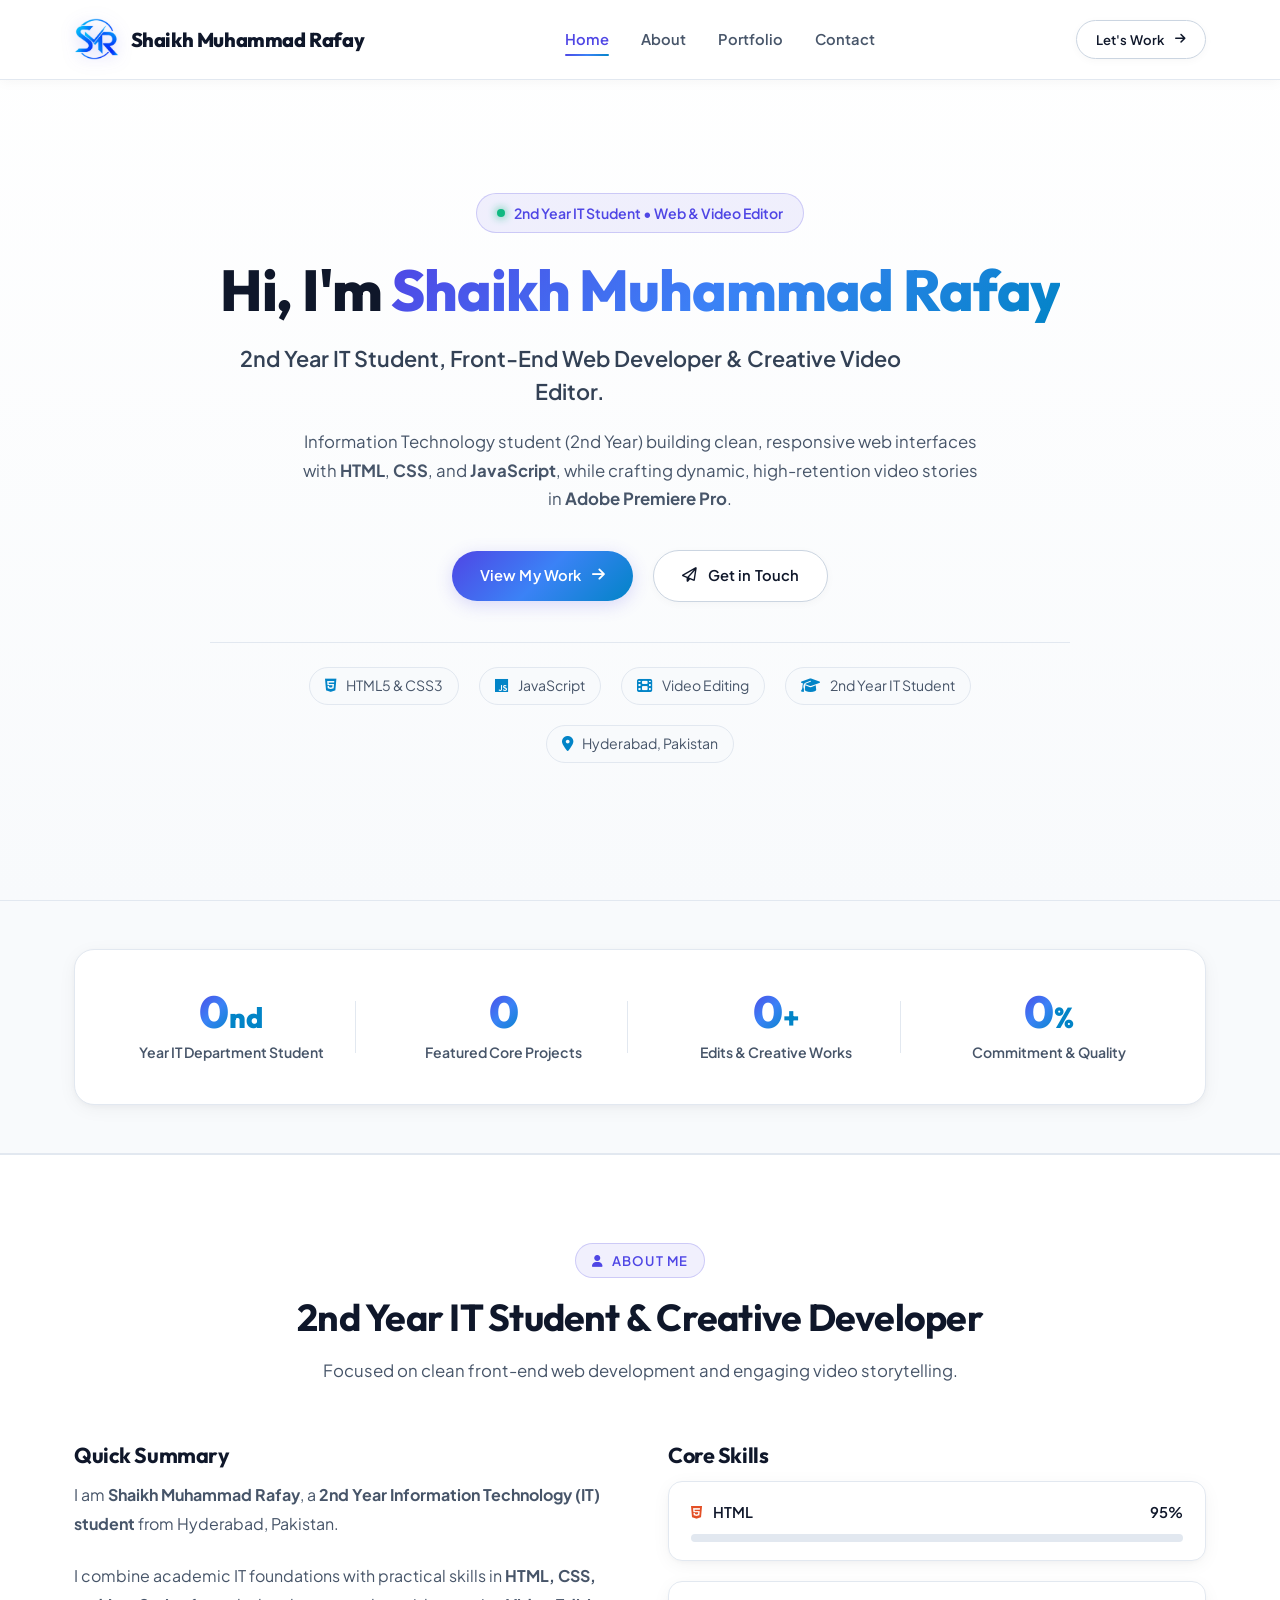
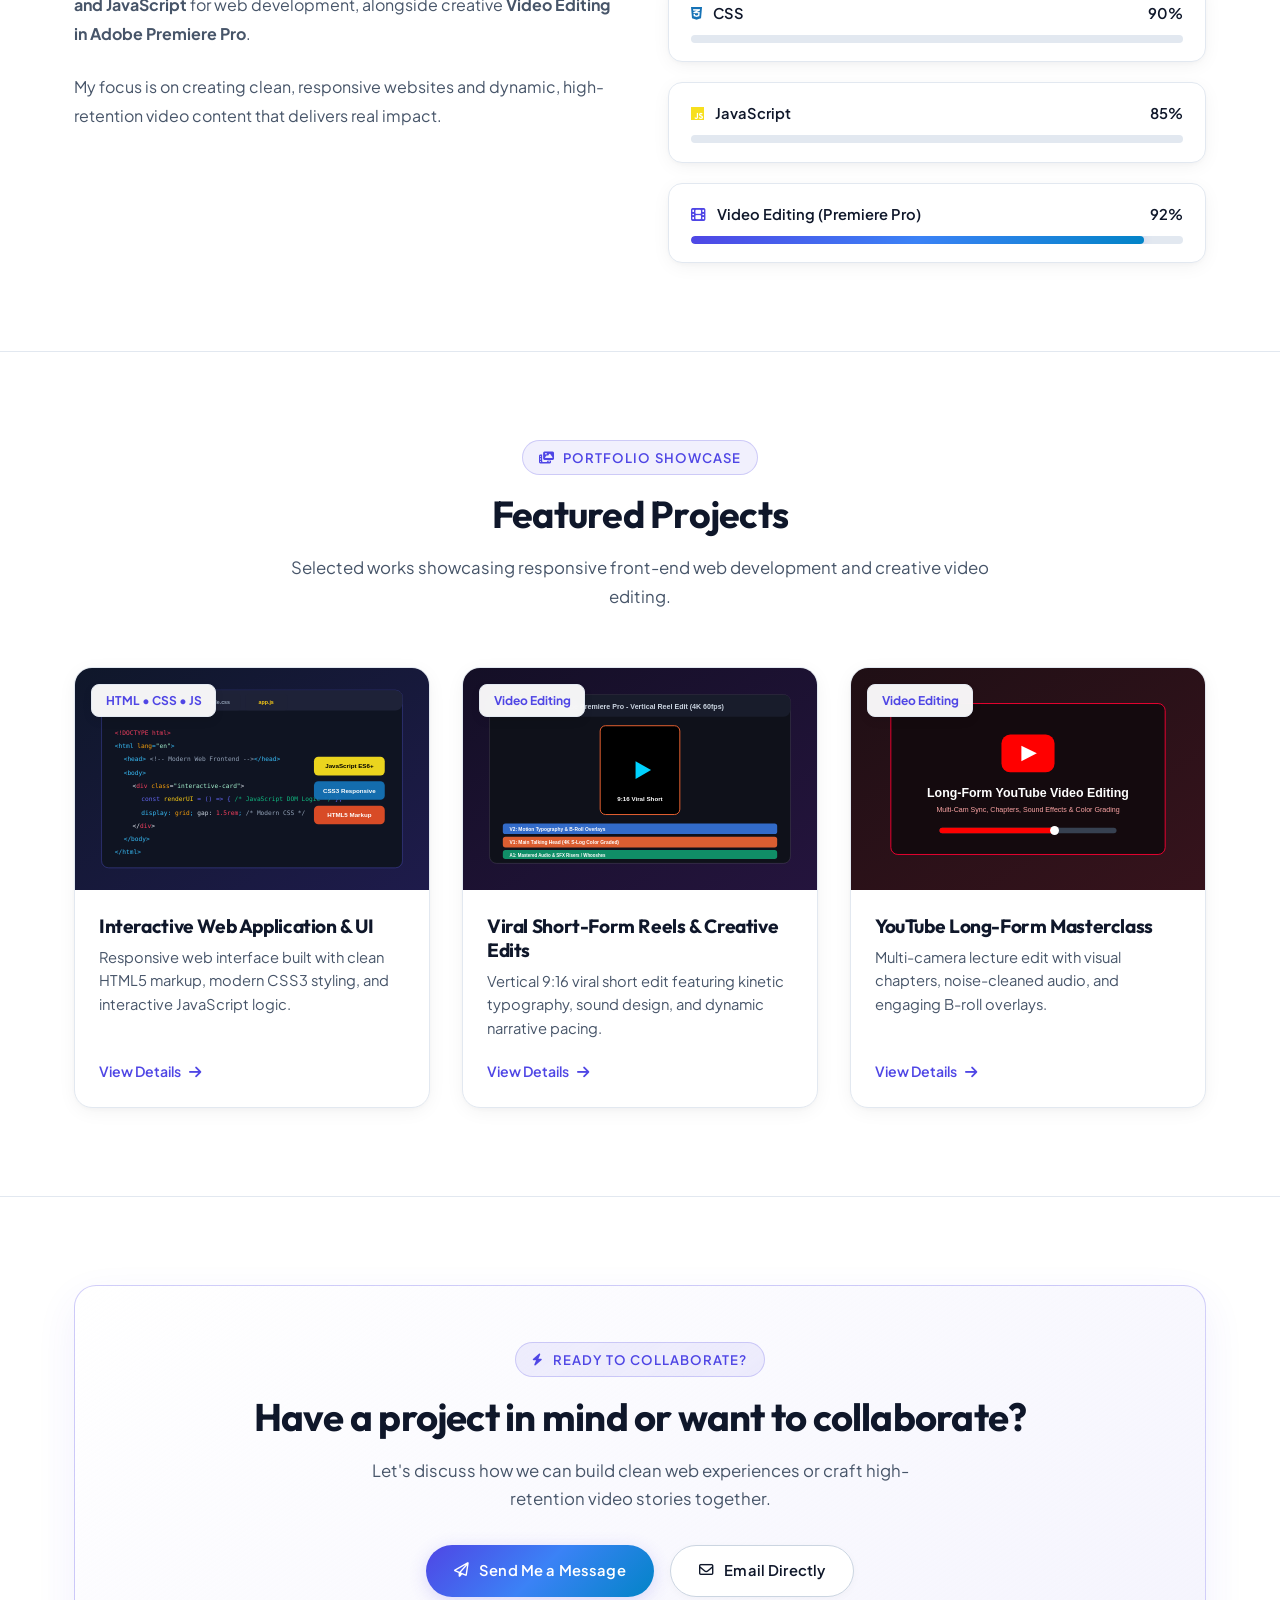
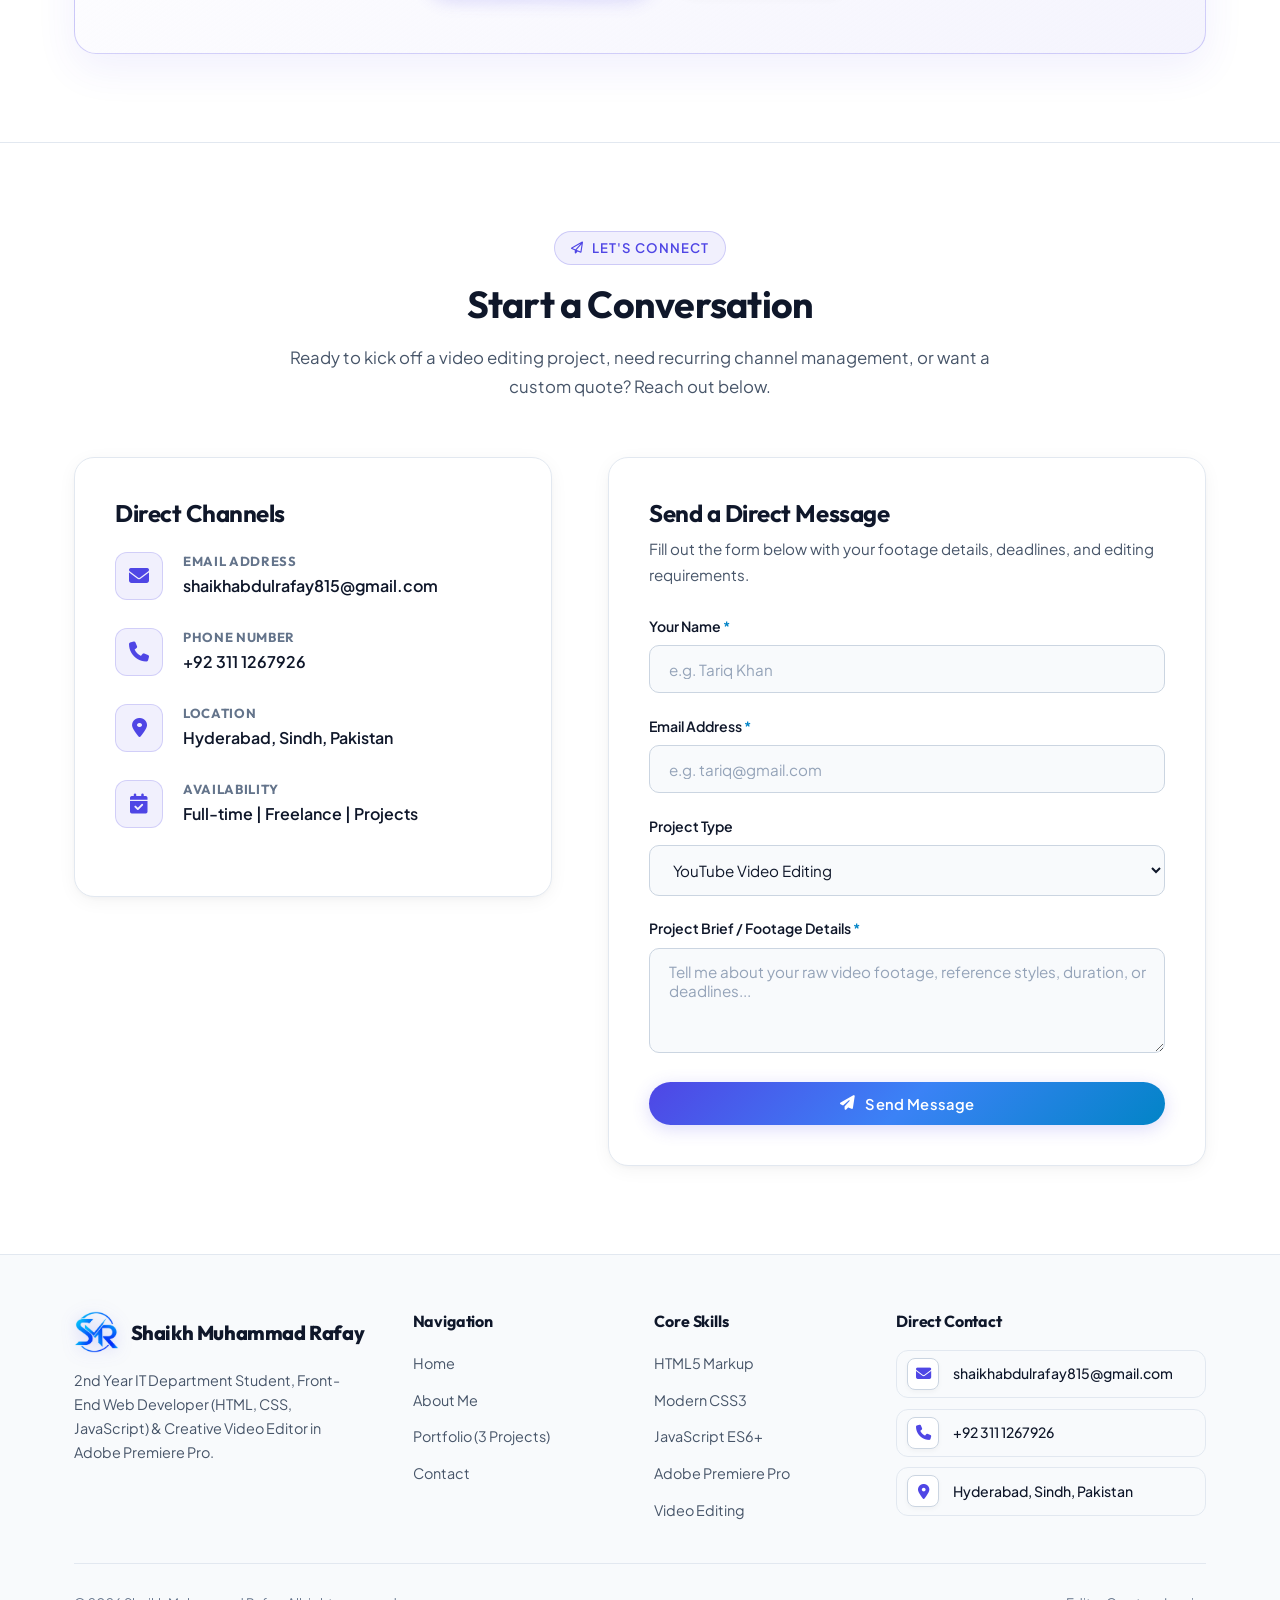
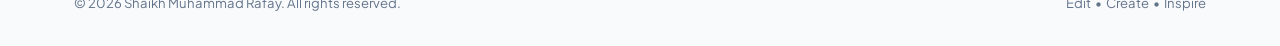
==== commit 0e4fef1b: "feat: completely remove all social media links and icons across website" ====
--- a/index.html
+++ b/index.html
@@ -309,9 +309,9 @@
             <i class="fa-regular fa-paper-plane"></i>
             <span>Send Me a Message</span>
           </a>
-          <a href="https://api.whatsapp.com/send/?phone=923111267926&text&type=phone_number&app_absent=0" target="_blank" class="btn btn-secondary">
-            <i class="fa-brands fa-whatsapp"></i>
-            <span>Chat on WhatsApp</span>
+          <a href="mailto:shaikhabdulrafay815@gmail.com" class="btn btn-secondary">
+            <i class="fa-regular fa-envelope"></i>
+            <span>Email Directly</span>
           </a>
         </div>
       </div>
@@ -347,11 +347,11 @@
 
           <div class="contact-method">
             <div class="contact-method-icon">
-              <i class="fa-brands fa-whatsapp"></i>
+              <i class="fa-solid fa-phone"></i>
             </div>
             <div class="contact-method-text">
-              <h4>WhatsApp / Phone</h4>
-              <a href="https://api.whatsapp.com/send/?phone=923111267926&text&type=phone_number&app_absent=0" target="_blank">+92 311 1267926</a>
+              <h4>Phone Number</h4>
+              <a href="tel:+923111267926">+92 311 1267926</a>
             </div>
           </div>
 
@@ -371,23 +371,8 @@
             </div>
             <div class="contact-method-text">
               <h4>Availability</h4>
-              <p>Full-time | Freelance | Monthly Retainer</p>
-            </div>
-          </div>
-
-          <div class="social-links-grid">
-            <a href="https://www.facebook.com/profile.php?id=61582829904019" target="_blank" class="social-link-icon" title="Facebook" aria-label="Facebook">
-              <i class="fa-brands fa-facebook-f"></i>
-            </a>
-            <a href="https://www.instagram.com/mr__abr/" target="_blank" class="social-link-icon" title="Instagram" aria-label="Instagram">
-              <i class="fa-brands fa-instagram"></i>
-            </a>
-            <a href="https://www.linkedin.com/in/abdul-rafay-944406398/" target="_blank" class="social-link-icon" title="LinkedIn" aria-label="LinkedIn">
-              <i class="fa-brands fa-linkedin-in"></i>
-            </a>
-            <a href="https://api.whatsapp.com/send/?phone=923111267926&text&type=phone_number&app_absent=0" target="_blank" class="social-link-icon" title="WhatsApp" aria-label="WhatsApp">
-              <i class="fa-brands fa-whatsapp"></i>
-            </a>
+              <p>Full-time | Freelance | Projects</p>
+            </div>
           </div>
         </div>
 
@@ -476,7 +461,7 @@
         </div>
 
         <div class="footer-col footer-contact-col">
-          <h4>Direct Touch</h4>
+          <h4>Direct Contact</h4>
           <ul class="footer-contact-list">
             <li>
               <a href="mailto:shaikhabdulrafay815@gmail.com" class="footer-contact-link">
@@ -485,28 +470,16 @@
               </a>
             </li>
             <li>
-              <a href="https://api.whatsapp.com/send/?phone=923111267926&text&type=phone_number&app_absent=0" target="_blank" class="footer-contact-link">
-                <span class="contact-link-icon whatsapp-icon"><i class="fa-brands fa-whatsapp"></i></span>
+              <a href="tel:+923111267926" class="footer-contact-link">
+                <span class="contact-link-icon"><i class="fa-solid fa-phone"></i></span>
                 <span class="contact-link-text">+92 311 1267926</span>
               </a>
             </li>
             <li>
-              <a href="https://www.facebook.com/profile.php?id=61582829904019" target="_blank" class="footer-contact-link">
-                <span class="contact-link-icon facebook-icon"><i class="fa-brands fa-facebook-f"></i></span>
-                <span class="contact-link-text">Facebook Profile</span>
-              </a>
-            </li>
-            <li>
-              <a href="https://www.instagram.com/mr__abr/" target="_blank" class="footer-contact-link">
-                <span class="contact-link-icon instagram-icon"><i class="fa-brands fa-instagram"></i></span>
-                <span class="contact-link-text">Instagram (@mr__abr)</span>
-              </a>
-            </li>
-            <li>
-              <a href="https://www.linkedin.com/in/abdul-rafay-944406398/" target="_blank" class="footer-contact-link">
-                <span class="contact-link-icon linkedin-icon"><i class="fa-brands fa-linkedin-in"></i></span>
-                <span class="contact-link-text">LinkedIn Profile</span>
-              </a>
+              <div class="footer-contact-link">
+                <span class="contact-link-icon"><i class="fa-solid fa-location-dot"></i></span>
+                <span class="contact-link-text">Hyderabad, Sindh, Pakistan</span>
+              </div>
             </li>
           </ul>
         </div>
--- a/css/style.css
+++ b/css/style.css
@@ -1297,10 +1297,6 @@
   transform: scale(1.06);
 }
 
-.whatsapp-icon { color: #10b981; }
-.facebook-icon { color: #1877f2; }
-.instagram-icon { color: #e1306c; }
-.linkedin-icon { color: #0a66c2; }
 .email-icon { color: var(--accent-primary); }
 
 .contact-link-text {
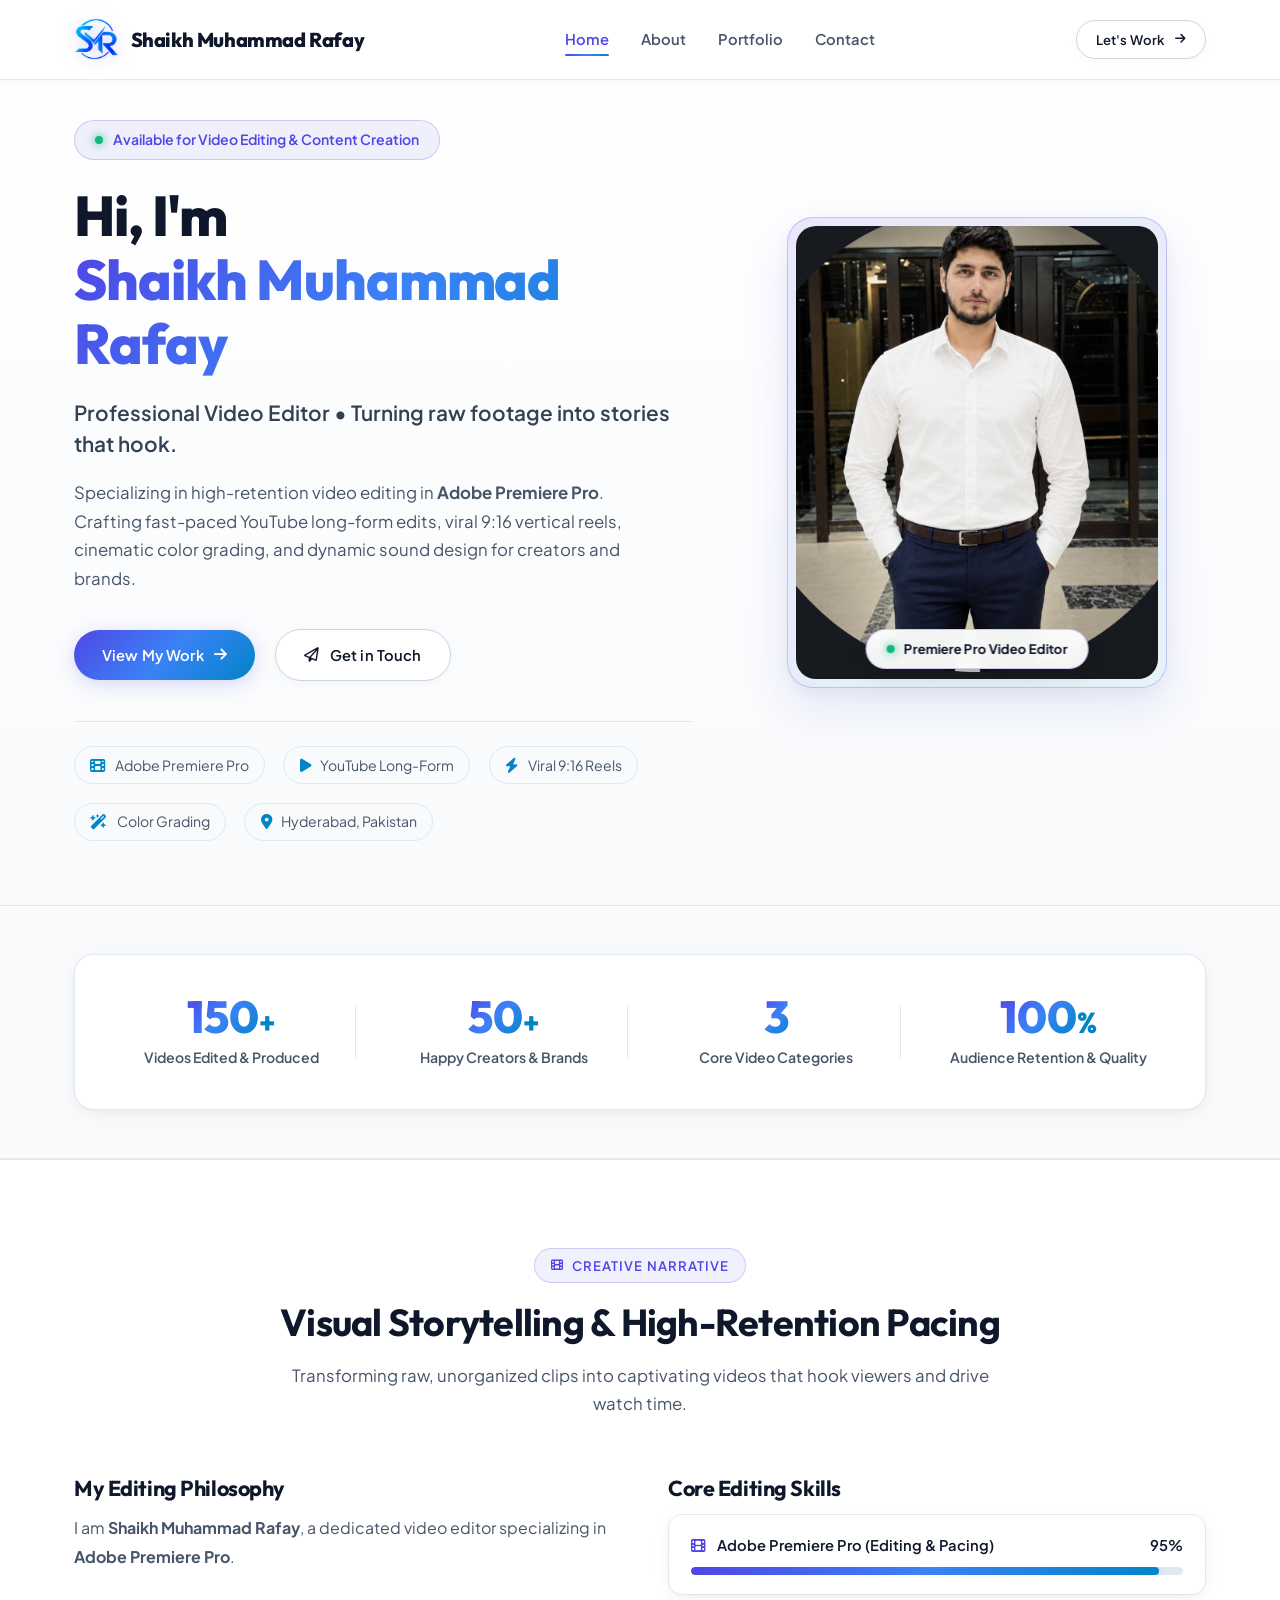
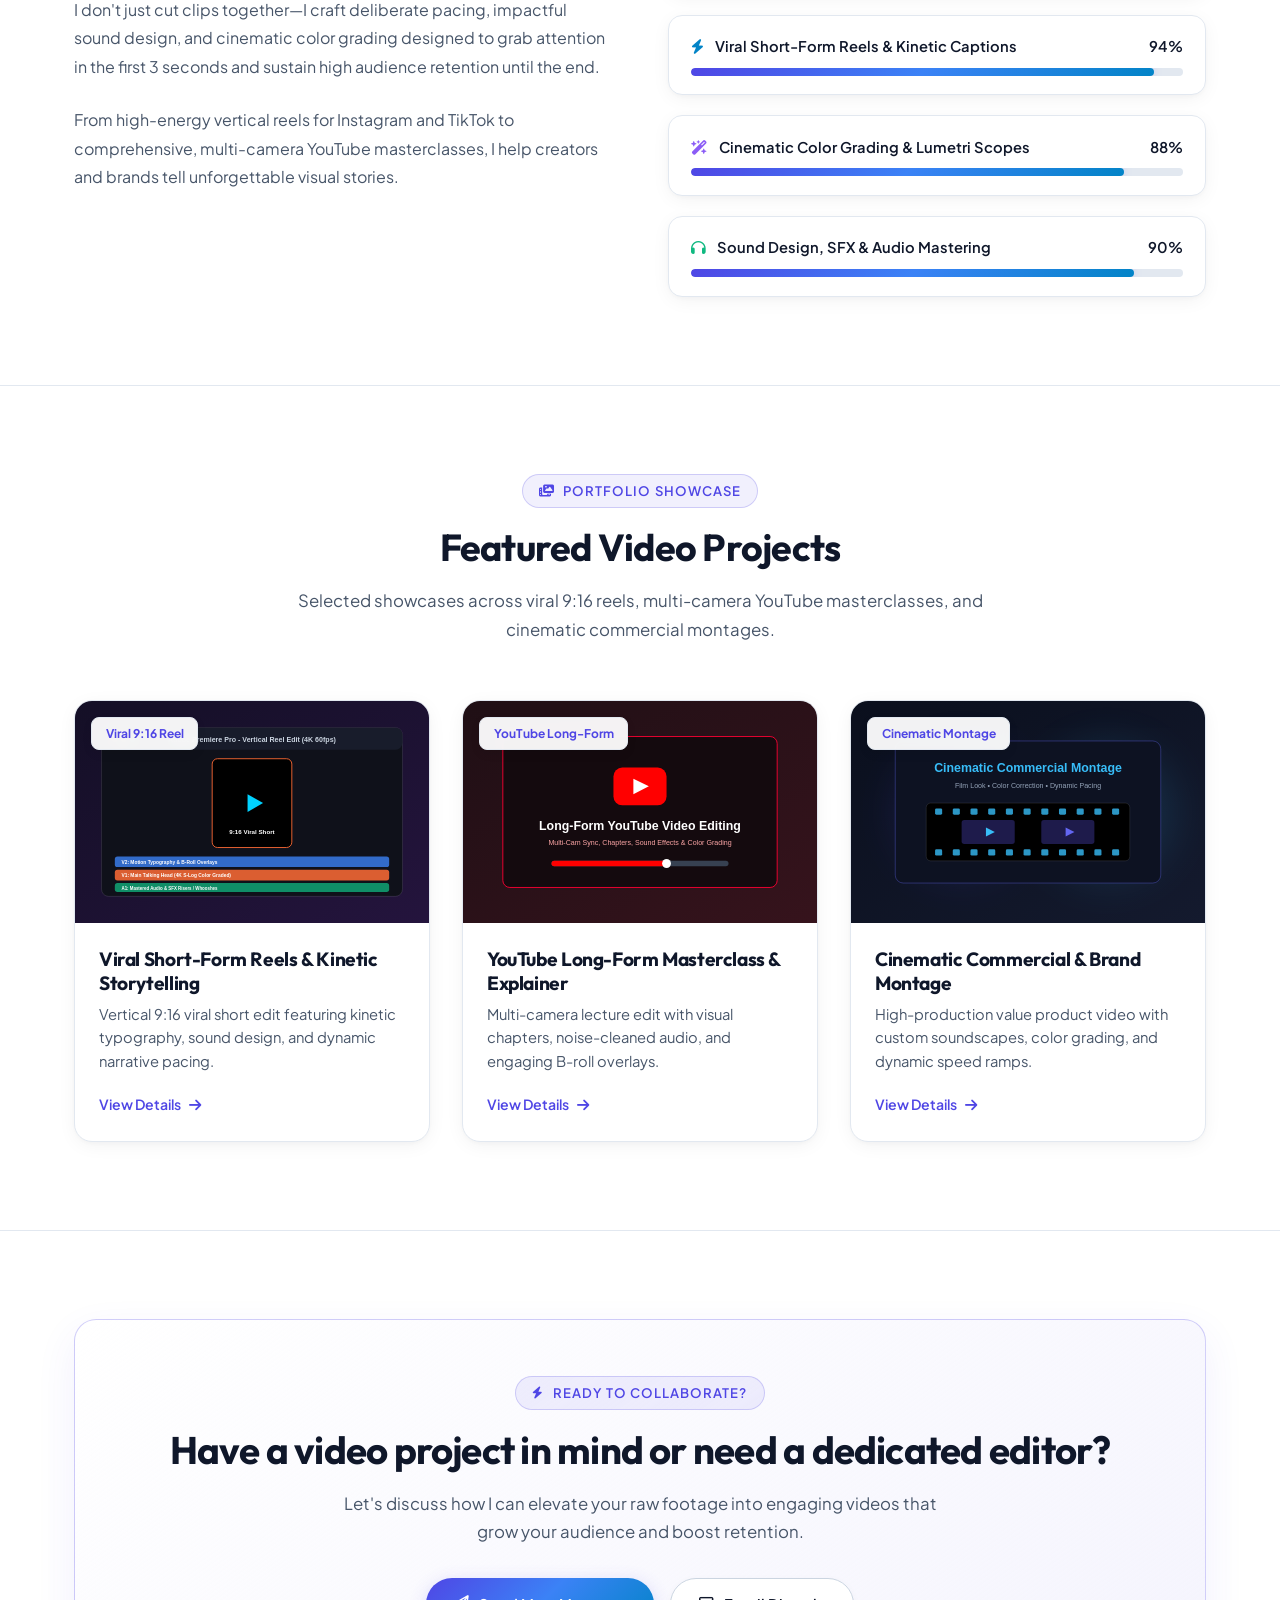
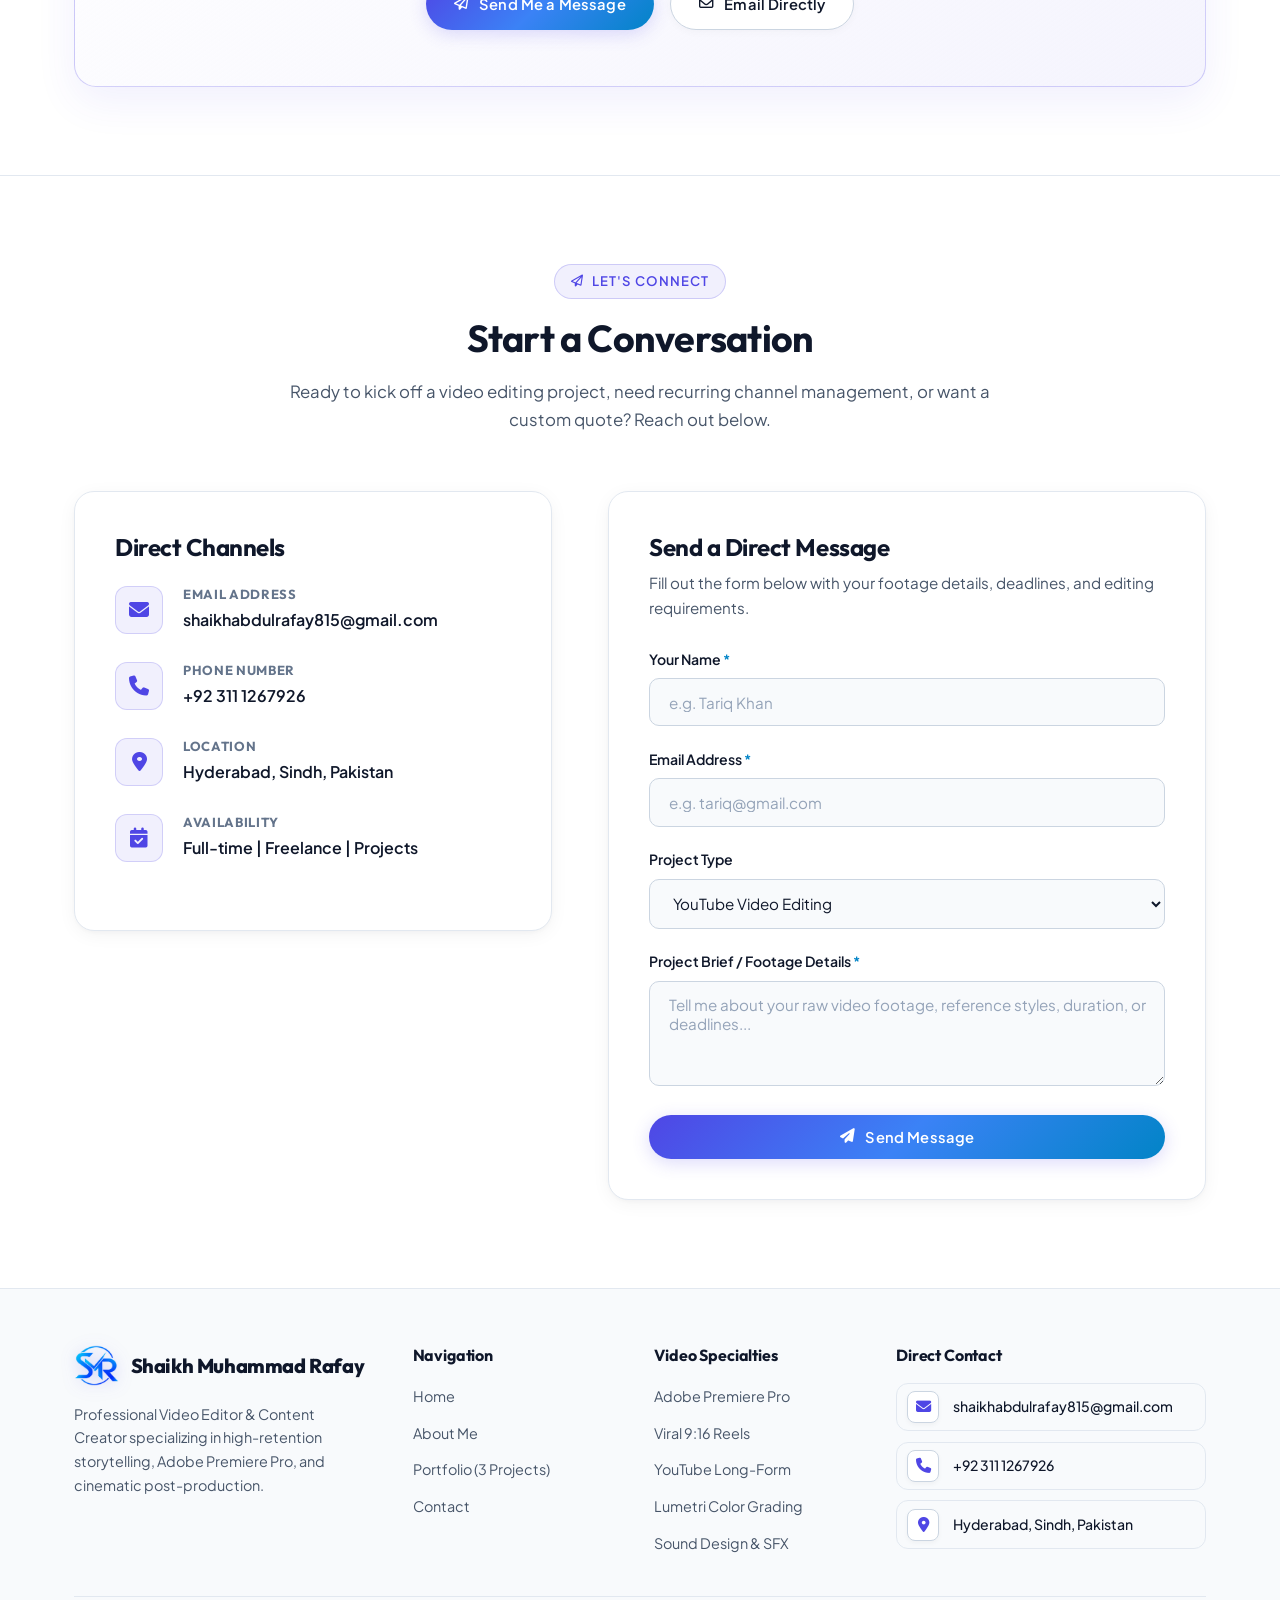
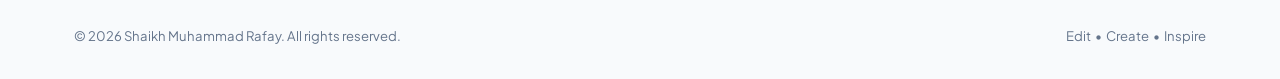
==== commit 5c5fda6c: "feat: restore elevated profile photo and dedicate portfolio purely to professional video editing" ====
--- a/index.html
+++ b/index.html
@@ -3,8 +3,8 @@
 <head>
   <meta charset="UTF-8">
   <meta name="viewport" content="width=device-width, initial-scale=1.0">
-  <title>Shaikh Muhammad Rafay | 2nd Year IT Student, Web Developer &amp; Video Editor</title>
-  <meta name="description" content="Portfolio of Shaikh Muhammad Rafay - 2nd Year IT Student specializing in HTML, CSS, JavaScript web development, and professional Video Editing in Adobe Premiere Pro.">
+  <title>Shaikh Muhammad Rafay | Professional Video Editor</title>
+  <meta name="description" content="Portfolio of Shaikh Muhammad Rafay - Professional Video Editor specializing in Adobe Premiere Pro, YouTube Long-Form, Viral 9:16 Reels, Cinematic Color Grading &amp; Sound Design.">
   
   <!-- Favicon / Fonts / Icons -->
   <link rel="icon" type="image/png" href="assets/smr-logo.png">
@@ -58,7 +58,7 @@
         <div class="hero-content">
           <div class="hero-greeting">
             <span class="status-dot"></span>
-            <span>2nd Year IT Student • Web &amp; Video Editor</span>
+            <span>Available for Video Editing &amp; Content Creation</span>
           </div>
 
           <h1 class="hero-title">
@@ -66,11 +66,11 @@
           </h1>
 
           <div class="hero-tagline">
-            2nd Year IT Student, Front-End Web Developer &amp; Creative Video Editor.
+            Professional Video Editor • Turning raw footage into stories that hook.
           </div>
 
           <p class="hero-bio">
-            Information Technology student (2nd Year) building clean, responsive web interfaces with <strong>HTML</strong>, <strong>CSS</strong>, and <strong>JavaScript</strong>, while crafting dynamic, high-retention video stories in <strong>Adobe Premiere Pro</strong>.
+            Specializing in high-retention video editing in <strong>Adobe Premiere Pro</strong>. Crafting fast-paced YouTube long-form edits, viral 9:16 vertical reels, cinematic color grading, and dynamic sound design for creators and brands.
           </p>
 
           <div class="hero-cta-group">
@@ -86,24 +86,37 @@
 
           <div class="hero-badges-strip">
             <div class="badge-item">
-              <i class="fa-brands fa-html5"></i>
-              <span>HTML5 &amp; CSS3</span>
+              <i class="fa-solid fa-film"></i>
+              <span>Adobe Premiere Pro</span>
             </div>
             <div class="badge-item">
-              <i class="fa-brands fa-js"></i>
-              <span>JavaScript</span>
+              <i class="fa-solid fa-play"></i>
+              <span>YouTube Long-Form</span>
             </div>
             <div class="badge-item">
-              <i class="fa-solid fa-film"></i>
-              <span>Video Editing</span>
+              <i class="fa-solid fa-bolt"></i>
+              <span>Viral 9:16 Reels</span>
             </div>
             <div class="badge-item">
-              <i class="fa-solid fa-graduation-cap"></i>
-              <span>2nd Year IT Student</span>
+              <i class="fa-solid fa-wand-magic-sparkles"></i>
+              <span>Color Grading</span>
             </div>
             <div class="badge-item">
               <i class="fa-solid fa-location-dot"></i>
               <span>Hyderabad, Pakistan</span>
+            </div>
+          </div>
+        </div>
+
+        <!-- Visual Profile Frame with User's Photo (Elevated / Positioned Higher) -->
+        <div class="hero-visual">
+          <div class="profile-card-wrapper">
+            <div class="profile-image-container">
+              <img src="assets/rafay-portrait.png" alt="Shaikh Muhammad Rafay - Professional Video Editor">
+            </div>
+            <div class="hero-photo-tag">
+              <span class="status-indicator-dot"></span>
+              <span>Premiere Pro Video Editor</span>
             </div>
           </div>
         </div>
@@ -119,10 +132,18 @@
         
         <div class="stat-item">
           <div class="stat-number-wrap">
-            <span class="stat-number" data-target="2">0</span>
-            <span class="stat-suffix">nd</span>
-          </div>
-          <div class="stat-label">Year IT Department Student</div>
+            <span class="stat-number" data-target="150">0</span>
+            <span class="stat-suffix">+</span>
+          </div>
+          <div class="stat-label">Videos Edited &amp; Produced</div>
+        </div>
+
+        <div class="stat-item">
+          <div class="stat-number-wrap">
+            <span class="stat-number" data-target="50">0</span>
+            <span class="stat-suffix">+</span>
+          </div>
+          <div class="stat-label">Happy Creators &amp; Brands</div>
         </div>
 
         <div class="stat-item">
@@ -130,15 +151,7 @@
             <span class="stat-number" data-target="3">0</span>
             <span class="stat-suffix"></span>
           </div>
-          <div class="stat-label">Featured Core Projects</div>
-        </div>
-
-        <div class="stat-item">
-          <div class="stat-number-wrap">
-            <span class="stat-number" data-target="50">0</span>
-            <span class="stat-suffix">+</span>
-          </div>
-          <div class="stat-label">Edits &amp; Creative Works</div>
+          <div class="stat-label">Core Video Categories</div>
         </div>
 
         <div class="stat-item">
@@ -146,7 +159,7 @@
             <span class="stat-number" data-target="100">0</span>
             <span class="stat-suffix">%</span>
           </div>
-          <div class="stat-label">Commitment &amp; Quality</div>
+          <div class="stat-label">Audience Retention &amp; Quality</div>
         </div>
 
       </div>
@@ -157,36 +170,36 @@
   <section class="section" id="about">
     <div class="container">
       <div class="section-title-wrap">
-        <span class="section-badge"><i class="fa-solid fa-user"></i> About Me</span>
-        <h2 class="section-title">2nd Year IT Student &amp; Creative Developer</h2>
+        <span class="section-badge"><i class="fa-solid fa-film"></i> Creative Narrative</span>
+        <h2 class="section-title">Visual Storytelling &amp; High-Retention Pacing</h2>
         <p class="section-subtitle">
-          Focused on clean front-end web development and engaging video storytelling.
+          Transforming raw, unorganized clips into captivating videos that hook viewers and drive watch time.
         </p>
       </div>
 
       <div class="about-grid-content">
         <!-- Story / Background (Short & Simple) -->
         <div class="about-bio-text">
-          <h3 style="font-size: 1.35rem; margin-bottom: 0.75rem; color: var(--text-main);">Quick Summary</h3>
+          <h3 style="font-size: 1.35rem; margin-bottom: 0.75rem; color: var(--text-main);">My Editing Philosophy</h3>
           <p>
-            I am <strong>Shaikh Muhammad Rafay</strong>, a <strong>2nd Year Information Technology (IT) student</strong> from Hyderabad, Pakistan.
+            I am <strong>Shaikh Muhammad Rafay</strong>, a dedicated video editor specializing in <strong>Adobe Premiere Pro</strong>.
           </p>
           <p>
-            I combine academic IT foundations with practical skills in <strong>HTML, CSS, and JavaScript</strong> for web development, alongside creative <strong>Video Editing in Adobe Premiere Pro</strong>.
+            I don't just cut clips together—I craft deliberate pacing, impactful sound design, and cinematic color grading designed to grab attention in the first 3 seconds and sustain high audience retention until the end.
           </p>
           <p>
-            My focus is on creating clean, responsive websites and dynamic, high-retention video content that delivers real impact.
+            From high-energy vertical reels for Instagram and TikTok to comprehensive, multi-camera YouTube masterclasses, I help creators and brands tell unforgettable visual stories.
           </p>
         </div>
 
-        <!-- Animated Progress Bars / Core Skills -->
+        <!-- Animated Progress Bars / Core Video Skills -->
         <div>
-          <h3 style="font-size: 1.35rem; margin-bottom: 0.75rem; color: var(--text-main);">Core Skills</h3>
+          <h3 style="font-size: 1.35rem; margin-bottom: 0.75rem; color: var(--text-main);">Core Editing Skills</h3>
           <div class="skills-progress-list">
             
             <div class="skill-bar-card">
               <div class="skill-info">
-                <span><i class="fa-brands fa-html5" style="color: #e34f26; margin-right: 0.5rem;"></i> HTML</span>
+                <span><i class="fa-solid fa-film" style="color: #4f46e5; margin-right: 0.5rem;"></i> Adobe Premiere Pro (Editing &amp; Pacing)</span>
                 <span>95%</span>
               </div>
               <div class="skill-track">
@@ -196,7 +209,27 @@
 
             <div class="skill-bar-card">
               <div class="skill-info">
-                <span><i class="fa-brands fa-css3-alt" style="color: #1572b6; margin-right: 0.5rem;"></i> CSS</span>
+                <span><i class="fa-solid fa-bolt" style="color: #0284c7; margin-right: 0.5rem;"></i> Viral Short-Form Reels &amp; Kinetic Captions</span>
+                <span>94%</span>
+              </div>
+              <div class="skill-track">
+                <div class="skill-fill" data-level="94"></div>
+              </div>
+            </div>
+
+            <div class="skill-bar-card">
+              <div class="skill-info">
+                <span><i class="fa-solid fa-wand-magic-sparkles" style="color: #8b5cf6; margin-right: 0.5rem;"></i> Cinematic Color Grading &amp; Lumetri Scopes</span>
+                <span>88%</span>
+              </div>
+              <div class="skill-track">
+                <div class="skill-fill" data-level="88"></div>
+              </div>
+            </div>
+
+            <div class="skill-bar-card">
+              <div class="skill-info">
+                <span><i class="fa-solid fa-headphones" style="color: #10b981; margin-right: 0.5rem;"></i> Sound Design, SFX &amp; Audio Mastering</span>
                 <span>90%</span>
               </div>
               <div class="skill-track">
@@ -204,26 +237,6 @@
               </div>
             </div>
 
-            <div class="skill-bar-card">
-              <div class="skill-info">
-                <span><i class="fa-brands fa-js" style="color: #f7df1e; margin-right: 0.5rem;"></i> JavaScript</span>
-                <span>85%</span>
-              </div>
-              <div class="skill-track">
-                <div class="skill-fill" data-level="85"></div>
-              </div>
-            </div>
-
-            <div class="skill-bar-card">
-              <div class="skill-info">
-                <span><i class="fa-solid fa-film" style="color: #4f46e5; margin-right: 0.5rem;"></i> Video Editing (Premiere Pro)</span>
-                <span>92%</span>
-              </div>
-              <div class="skill-track">
-                <div class="skill-fill" data-level="92"></div>
-              </div>
-            </div>
-
           </div>
         </div>
       </div>
@@ -235,38 +248,22 @@
     <div class="container">
       <div class="section-title-wrap">
         <span class="section-badge"><i class="fa-solid fa-photo-film"></i> Portfolio Showcase</span>
-        <h2 class="section-title">Featured Projects</h2>
+        <h2 class="section-title">Featured Video Projects</h2>
         <p class="section-subtitle">
-          Selected works showcasing responsive front-end web development and creative video editing.
+          Selected showcases across viral 9:16 reels, multi-camera YouTube masterclasses, and cinematic commercial montages.
         </p>
       </div>
 
       <div class="portfolio-grid">
         
-        <!-- Project 1: Web Development -->
-        <div class="project-card" data-title="Interactive Web Application &amp; UI" data-desc="Responsive modern web interface built with semantic HTML5, modular CSS3 styling (Flexbox &amp; Grid), and dynamic JavaScript DOM interactions." data-tag="HTML • CSS • JavaScript">
-          <div class="project-thumb-wrap">
-            <img src="assets/proj-web.svg" alt="Responsive Web Development Project">
-            <span class="project-overlay-badge">HTML • CSS • JS</span>
-          </div>
-          <div class="project-body">
-            <h3 class="project-title">Interactive Web Application &amp; UI</h3>
-            <p class="project-desc">Responsive web interface built with clean HTML5 markup, modern CSS3 styling, and interactive JavaScript logic.</p>
-            <div class="project-link-cta">
-              <span>View Details</span>
-              <i class="fa-solid fa-arrow-right"></i>
-            </div>
-          </div>
-        </div>
-
-        <!-- Project 2: Short-Form Reel -->
-        <div class="project-card" data-title="Viral Short-Form Reels &amp; Creative Edits" data-desc="High-retention vertical 9:16 short reel featuring kinetic typography, dynamic zoom cuts, sound design, and color grading in Adobe Premiere Pro." data-tag="Video Editing">
+        <!-- Project 1: Viral Short-Form Reel -->
+        <div class="project-card" data-title="Viral Short-Form Reels &amp; Kinetic Storytelling" data-desc="High-retention vertical 9:16 short reel featuring kinetic typography, dynamic zoom cuts, sound design, and color grading in Adobe Premiere Pro." data-tag="9:16 Vertical Reel">
           <div class="project-thumb-wrap">
             <img src="assets/proj-reel.svg" alt="Premiere Pro Vertical Reel Edit">
-            <span class="project-overlay-badge">Video Editing</span>
+            <span class="project-overlay-badge">Viral 9:16 Reel</span>
           </div>
           <div class="project-body">
-            <h3 class="project-title">Viral Short-Form Reels &amp; Creative Edits</h3>
+            <h3 class="project-title">Viral Short-Form Reels &amp; Kinetic Storytelling</h3>
             <p class="project-desc">Vertical 9:16 viral short edit featuring kinetic typography, sound design, and dynamic narrative pacing.</p>
             <div class="project-link-cta">
               <span>View Details</span>
@@ -275,14 +272,14 @@
           </div>
         </div>
 
-        <!-- Project 3: YouTube Long-Form -->
-        <div class="project-card" data-title="YouTube Long-Form Masterclass Edit" data-desc="Full YouTube video edit featuring multi-cam sync, visual chapters, clean audio balancing, and engaging B-roll overlays." data-tag="Video Editing">
+        <!-- Project 2: YouTube Long-Form Masterclass -->
+        <div class="project-card" data-title="YouTube Long-Form Masterclass &amp; Explainer" data-desc="Full YouTube video edit featuring multi-cam sync, visual chapters, clean audio balancing, and engaging B-roll overlays." data-tag="YouTube Long-Form">
           <div class="project-thumb-wrap">
             <img src="assets/proj-youtube.svg" alt="YouTube Long-Form Masterclass">
-            <span class="project-overlay-badge">Video Editing</span>
+            <span class="project-overlay-badge">YouTube Long-Form</span>
           </div>
           <div class="project-body">
-            <h3 class="project-title">YouTube Long-Form Masterclass</h3>
+            <h3 class="project-title">YouTube Long-Form Masterclass &amp; Explainer</h3>
             <p class="project-desc">Multi-camera lecture edit with visual chapters, noise-cleaned audio, and engaging B-roll overlays.</p>
             <div class="project-link-cta">
               <span>View Details</span>
@@ -291,6 +288,22 @@
           </div>
         </div>
 
+        <!-- Project 3: Cinematic Commercial Montage -->
+        <div class="project-card" data-title="Cinematic Commercial &amp; Brand Montage" data-desc="High-production commercial video featuring film emulation, rhythmic cutting to the beat, dynamic speed ramps, and custom sound design." data-tag="Cinematic Montage">
+          <div class="project-thumb-wrap">
+            <img src="assets/proj-commercial.svg" alt="Cinematic Commercial Montage">
+            <span class="project-overlay-badge">Cinematic Montage</span>
+          </div>
+          <div class="project-body">
+            <h3 class="project-title">Cinematic Commercial &amp; Brand Montage</h3>
+            <p class="project-desc">High-production value product video with custom soundscapes, color grading, and dynamic speed ramps.</p>
+            <div class="project-link-cta">
+              <span>View Details</span>
+              <i class="fa-solid fa-arrow-right"></i>
+            </div>
+          </div>
+        </div>
+
       </div>
     </div>
   </section>
@@ -300,9 +313,9 @@
     <div class="container">
       <div class="cta-banner">
         <span class="section-badge"><i class="fa-solid fa-bolt"></i> Ready to Collaborate?</span>
-        <h2>Have a project in mind or want to collaborate?</h2>
+        <h2>Have a video project in mind or need a dedicated editor?</h2>
         <p>
-          Let's discuss how we can build clean web experiences or craft high-retention video stories together.
+          Let's discuss how I can elevate your raw footage into engaging videos that grow your audience and boost retention.
         </p>
         <div style="display: flex; gap: 1rem; justify-content: center; flex-wrap: wrap;">
           <a href="#contact" class="btn btn-primary">
@@ -435,7 +448,7 @@
             <span>Shaikh Muhammad Rafay</span>
           </a>
           <p>
-            2nd Year IT Department Student, Front-End Web Developer (HTML, CSS, JavaScript) &amp; Creative Video Editor in Adobe Premiere Pro.
+            Professional Video Editor &amp; Content Creator specializing in high-retention storytelling, Adobe Premiere Pro, and cinematic post-production.
           </p>
         </div>
 
@@ -450,13 +463,13 @@
         </div>
 
         <div class="footer-col">
-          <h4>Core Skills</h4>
+          <h4>Video Specialties</h4>
           <ul class="footer-links">
-            <li><a href="#about">HTML5 Markup</a></li>
-            <li><a href="#about">Modern CSS3</a></li>
-            <li><a href="#about">JavaScript ES6+</a></li>
             <li><a href="#about">Adobe Premiere Pro</a></li>
-            <li><a href="#about">Video Editing</a></li>
+            <li><a href="#about">Viral 9:16 Reels</a></li>
+            <li><a href="#about">YouTube Long-Form</a></li>
+            <li><a href="#about">Lumetri Color Grading</a></li>
+            <li><a href="#about">Sound Design &amp; SFX</a></li>
           </ul>
         </div>
 
--- a/css/style.css
+++ b/css/style.css
@@ -380,12 +380,10 @@
 }
 
 .hero-grid {
-  display: flex;
-  flex-direction: column;
-  align-items: center;
-  text-align: center;
-  max-width: 860px;
-  margin: 0 auto;
+  display: grid;
+  grid-template-columns: 1.15fr 0.85fr;
+  align-items: center;
+  gap: 3.5rem;
 }
 
 .hero-greeting {
@@ -411,7 +409,7 @@
 }
 
 .hero-title {
-  font-size: 3.6rem;
+  font-size: 3.5rem;
   font-weight: 800;
   line-height: 1.15;
   margin-bottom: 1.25rem;
@@ -419,21 +417,18 @@
 }
 
 .hero-tagline {
-  font-size: 1.35rem;
+  font-size: 1.3rem;
   color: #334155;
   font-weight: 600;
   margin-bottom: 1.25rem;
   line-height: 1.5;
-  max-width: 720px;
 }
 
 .hero-bio {
   font-size: 1.05rem;
   color: var(--text-muted);
   margin-bottom: 2.25rem;
-  max-width: 680px;
-  margin-left: auto;
-  margin-right: auto;
+  max-width: 580px;
   line-height: 1.7;
 }
 
@@ -441,7 +436,6 @@
   display: flex;
   flex-wrap: wrap;
   align-items: center;
-  justify-content: center;
   gap: 1.25rem;
   margin-bottom: 2.5rem;
 }
@@ -450,8 +444,7 @@
   display: flex;
   flex-wrap: wrap;
   align-items: center;
-  justify-content: center;
-  gap: 1.25rem;
+  gap: 1.15rem;
   padding-top: 1.5rem;
   border-top: 1px solid var(--border-subtle);
 }
@@ -479,13 +472,13 @@
   display: flex;
   justify-content: center;
   align-items: center;
-  margin-top: -5.5rem; /* Lifted image card noticeably higher */
+  margin-top: -3.5rem; /* Lifted slightly higher up as requested */
 }
 
 .profile-card-wrapper {
   position: relative;
   width: 100%;
-  max-width: 370px;
+  max-width: 380px;
   border-radius: 26px;
   padding: 8px;
   background: linear-gradient(145deg, rgba(79, 70, 229, 0.12), rgba(2, 132, 199, 0.08));
@@ -515,14 +508,14 @@
   width: 100%;
   height: 100%;
   object-fit: cover;
-  object-position: center 0%;
-  transform: scale(1.14) translateY(-14px); /* Shifts photo inside the frame higher to clearly show upper body and face */
+  object-position: center 5%;
+  transform: scale(1.08) translateY(-6px); /* Elevated inside the frame */
   display: block;
   transition: transform 0.6s cubic-bezier(0.16, 1, 0.3, 1);
 }
 
 .profile-card-wrapper:hover .profile-image-container img {
-  transform: scale(1.18) translateY(-16px);
+  transform: scale(1.12) translateY(-8px);
 }
 
 .hero-photo-tag {
@@ -532,6 +525,26 @@
   transform: translateX(-50%);
   background: rgba(255, 255, 255, 0.95);
   backdrop-filter: blur(14px);
+  border: 1px solid rgba(79, 70, 229, 0.25);
+  padding: 0.5rem 1.25rem;
+  border-radius: 9999px;
+  font-size: 0.82rem;
+  font-weight: 700;
+  color: var(--text-main);
+  display: inline-flex;
+  align-items: center;
+  gap: 0.55rem;
+  box-shadow: 0 10px 25px rgba(0, 0, 0, 0.08);
+  white-space: nowrap;
+}
+
+.hero-photo-tag .status-indicator-dot {
+  width: 8px;
+  height: 8px;
+  border-radius: 50%;
+  background: #10b981;
+  box-shadow: 0 0 10px #10b981;
+}
   border: 1px solid rgba(79, 70, 229, 0.25);
   padding: 0.5rem 1.25rem;
   border-radius: 9999px;
